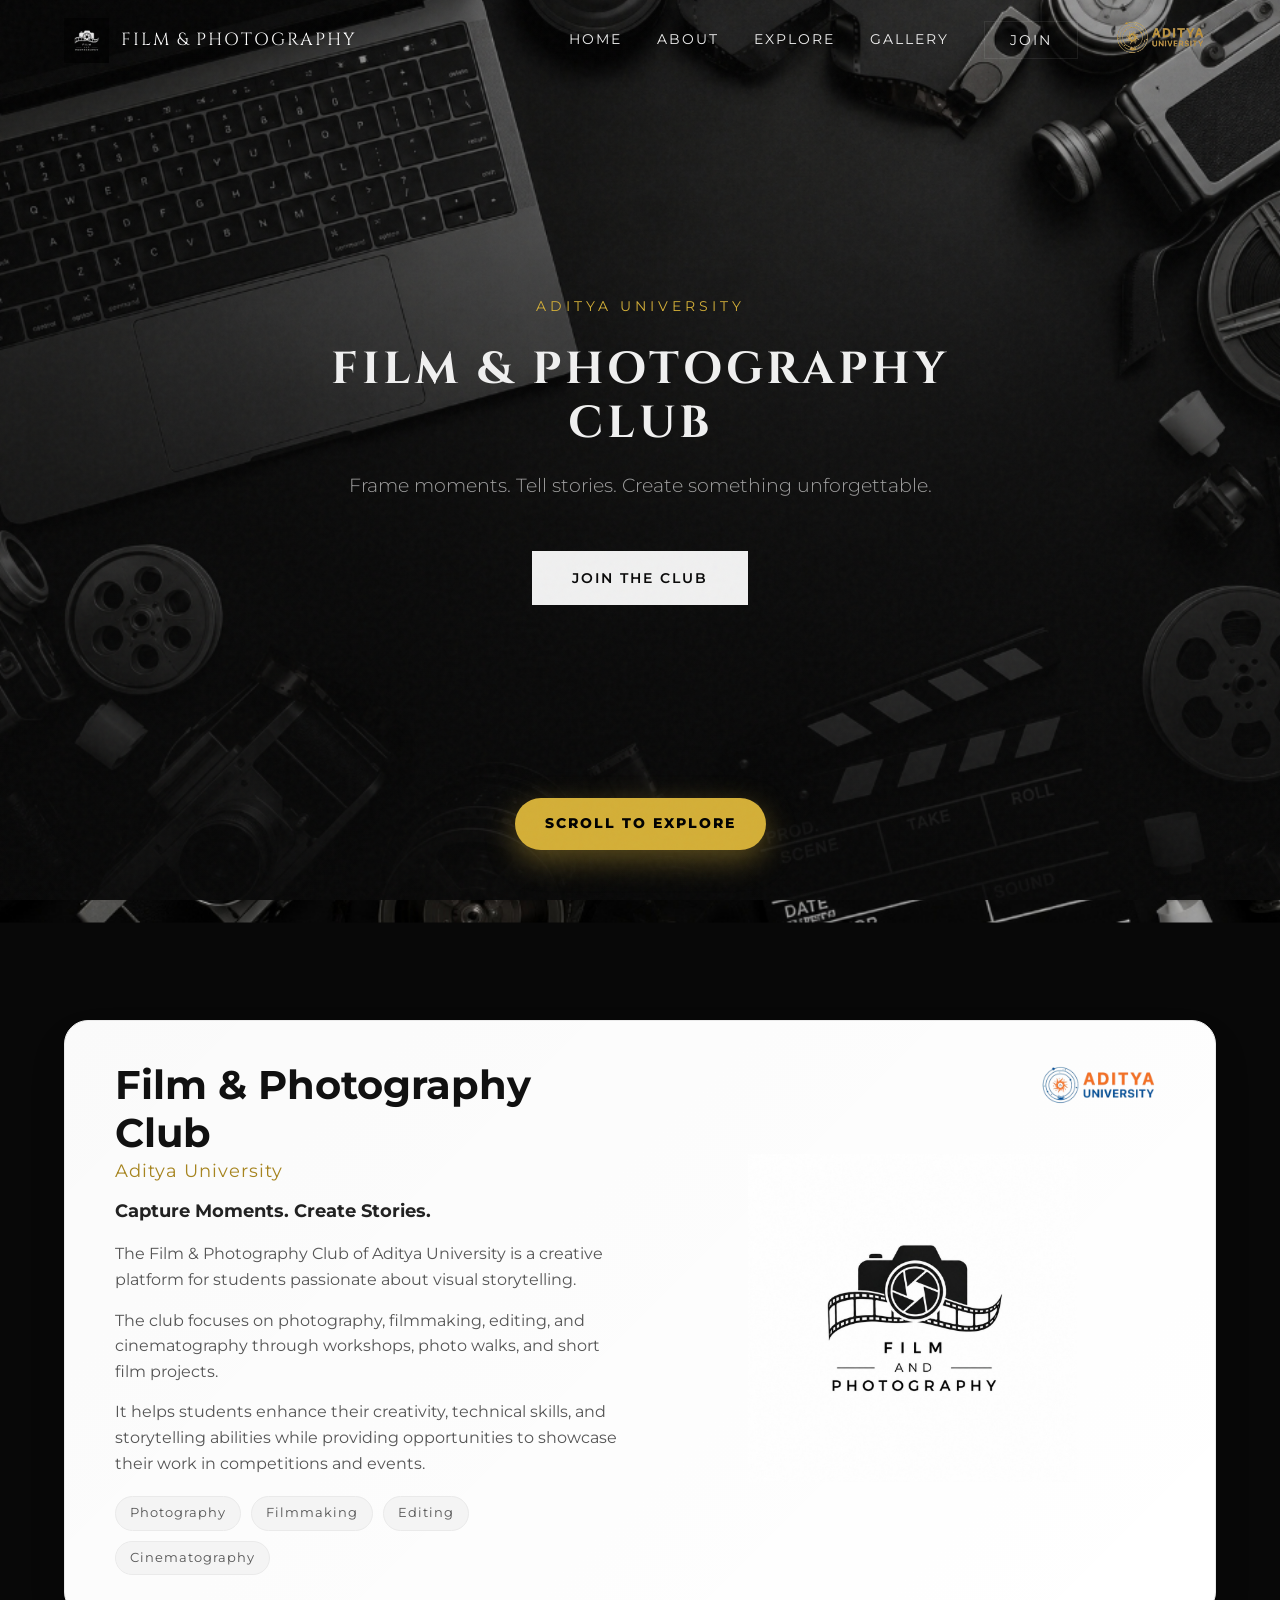
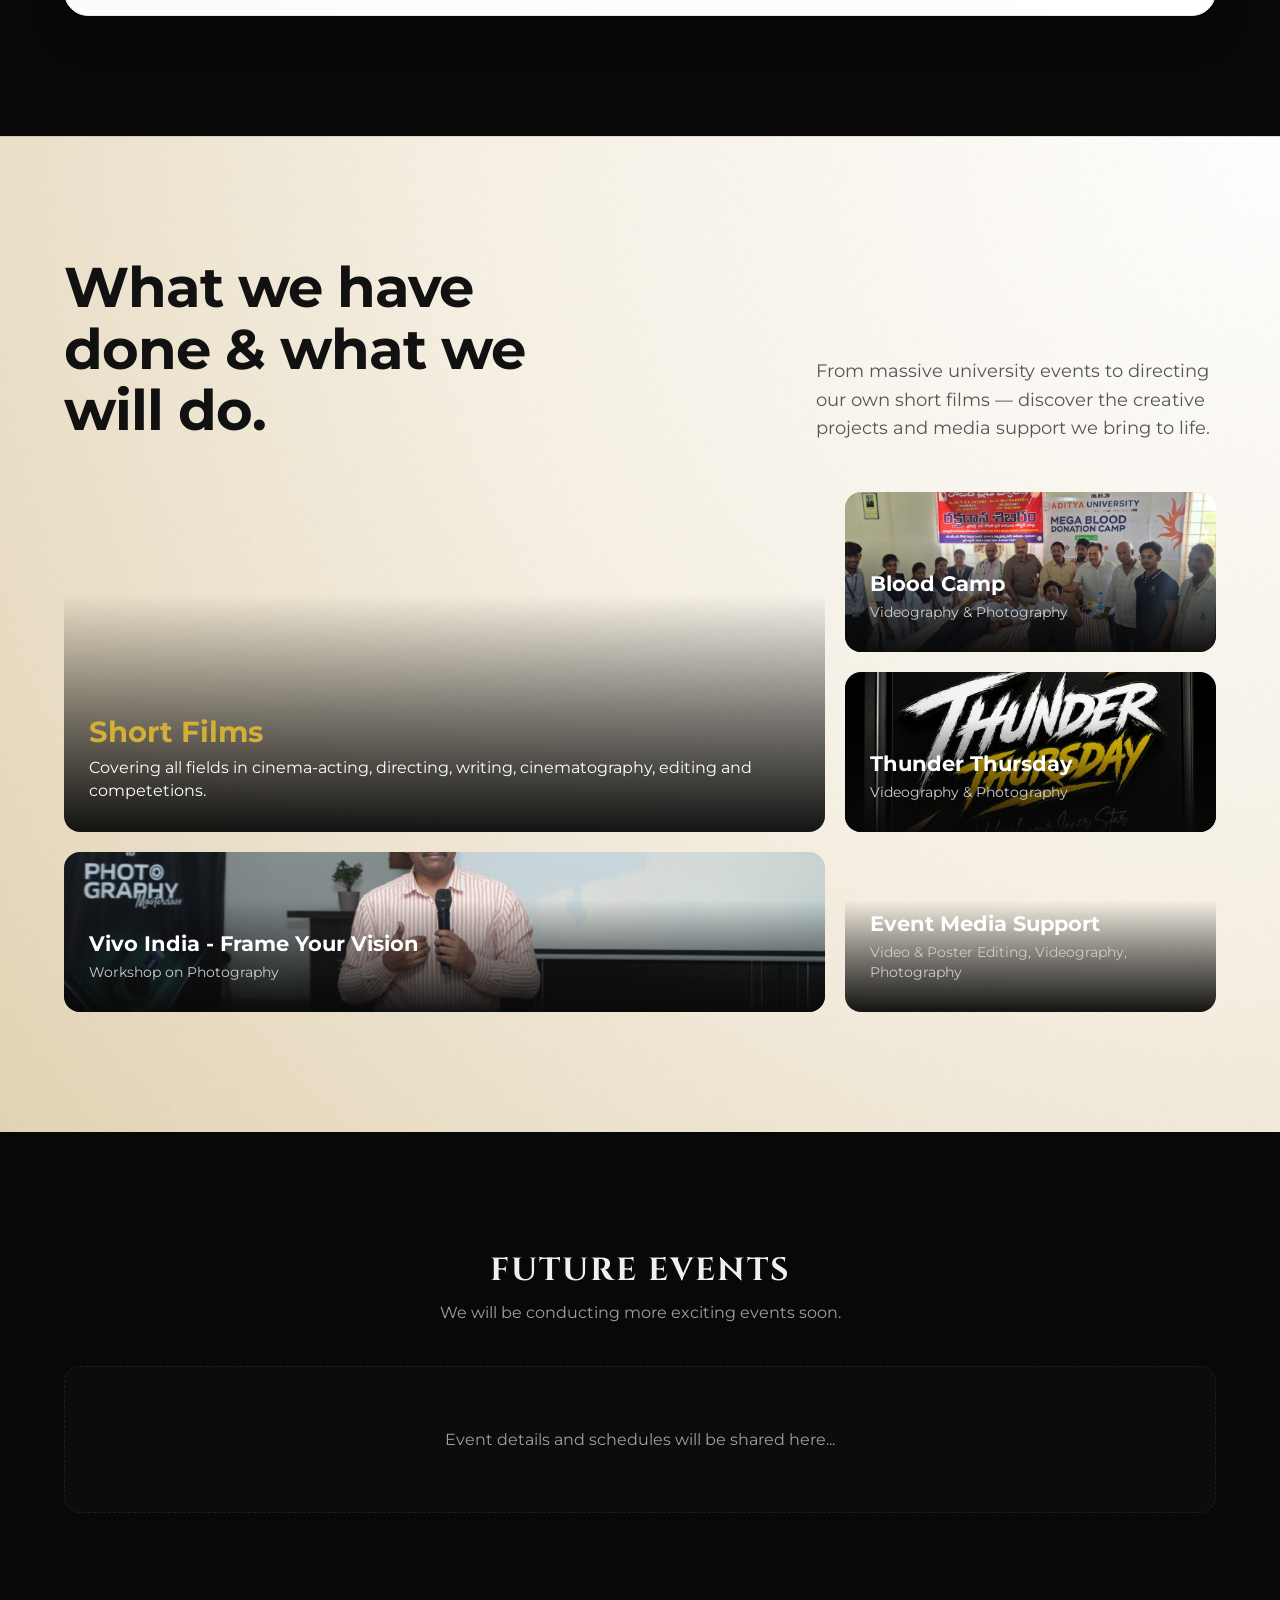
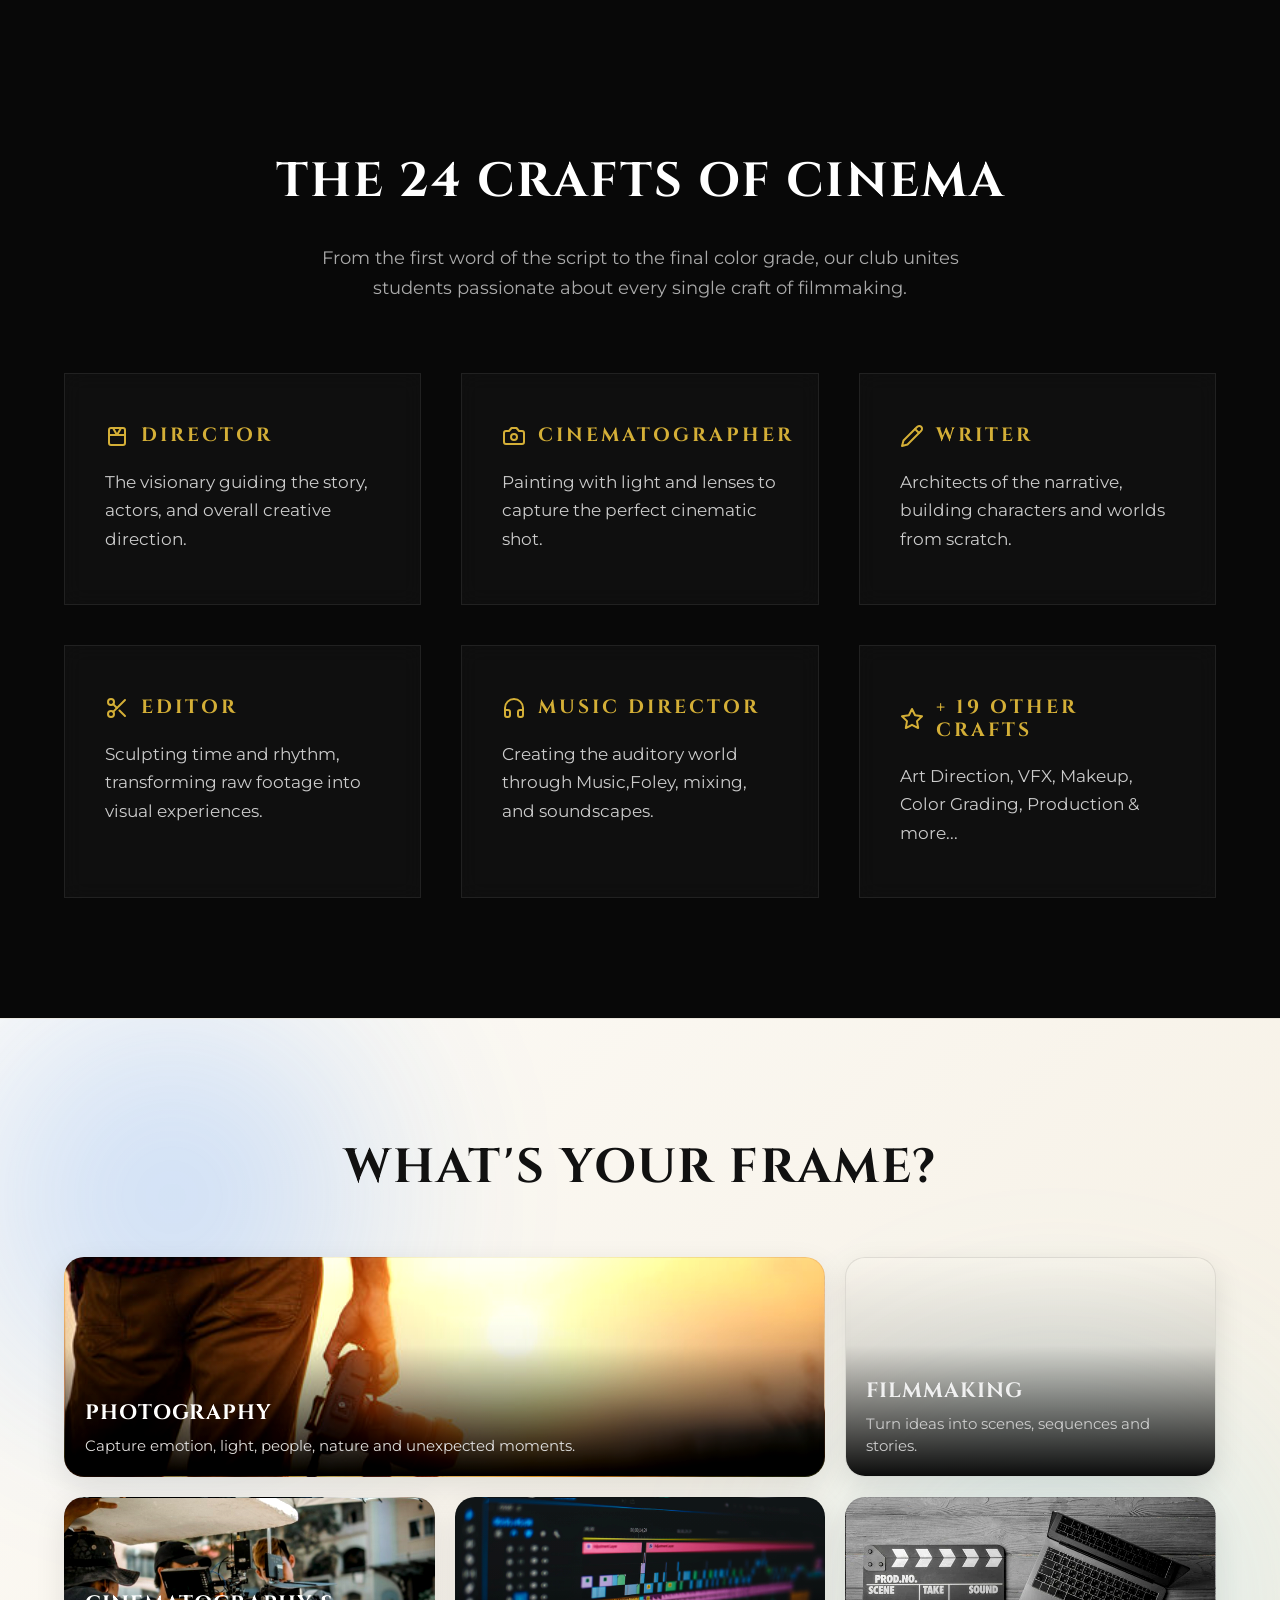
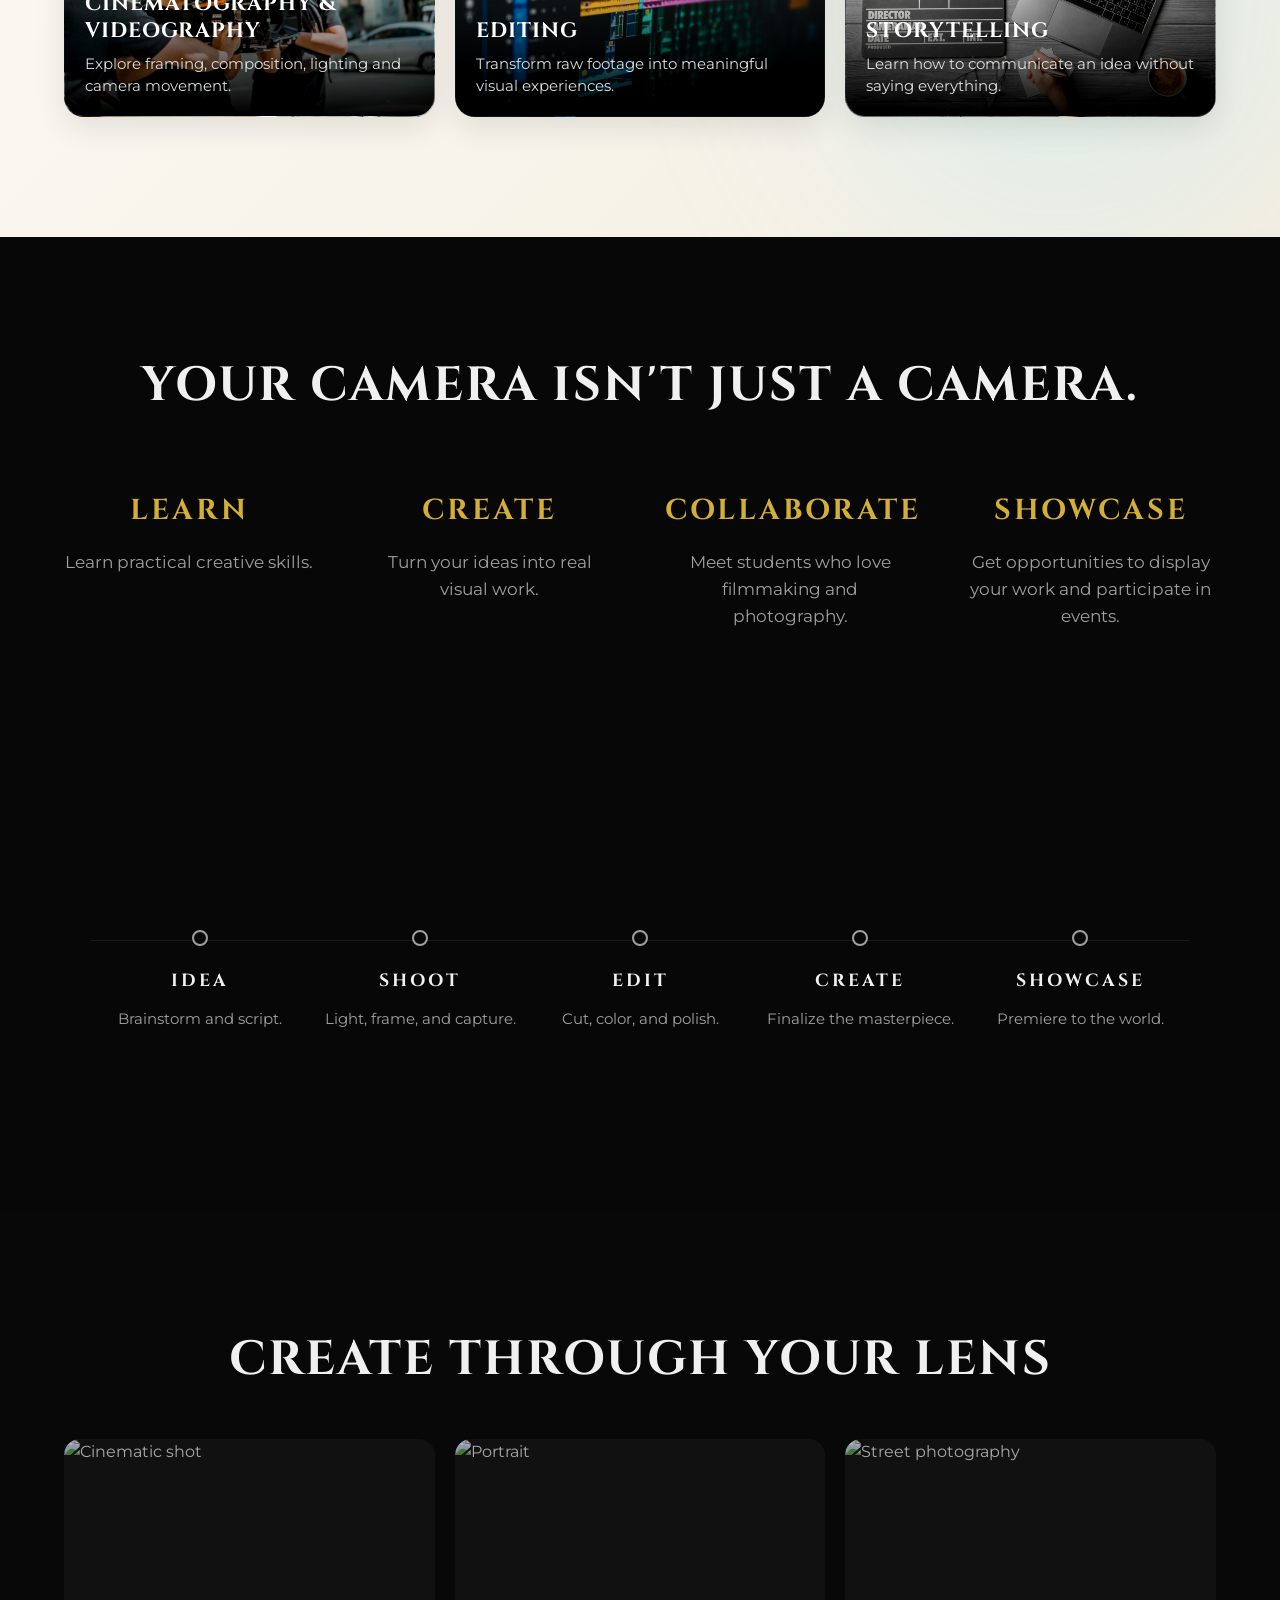
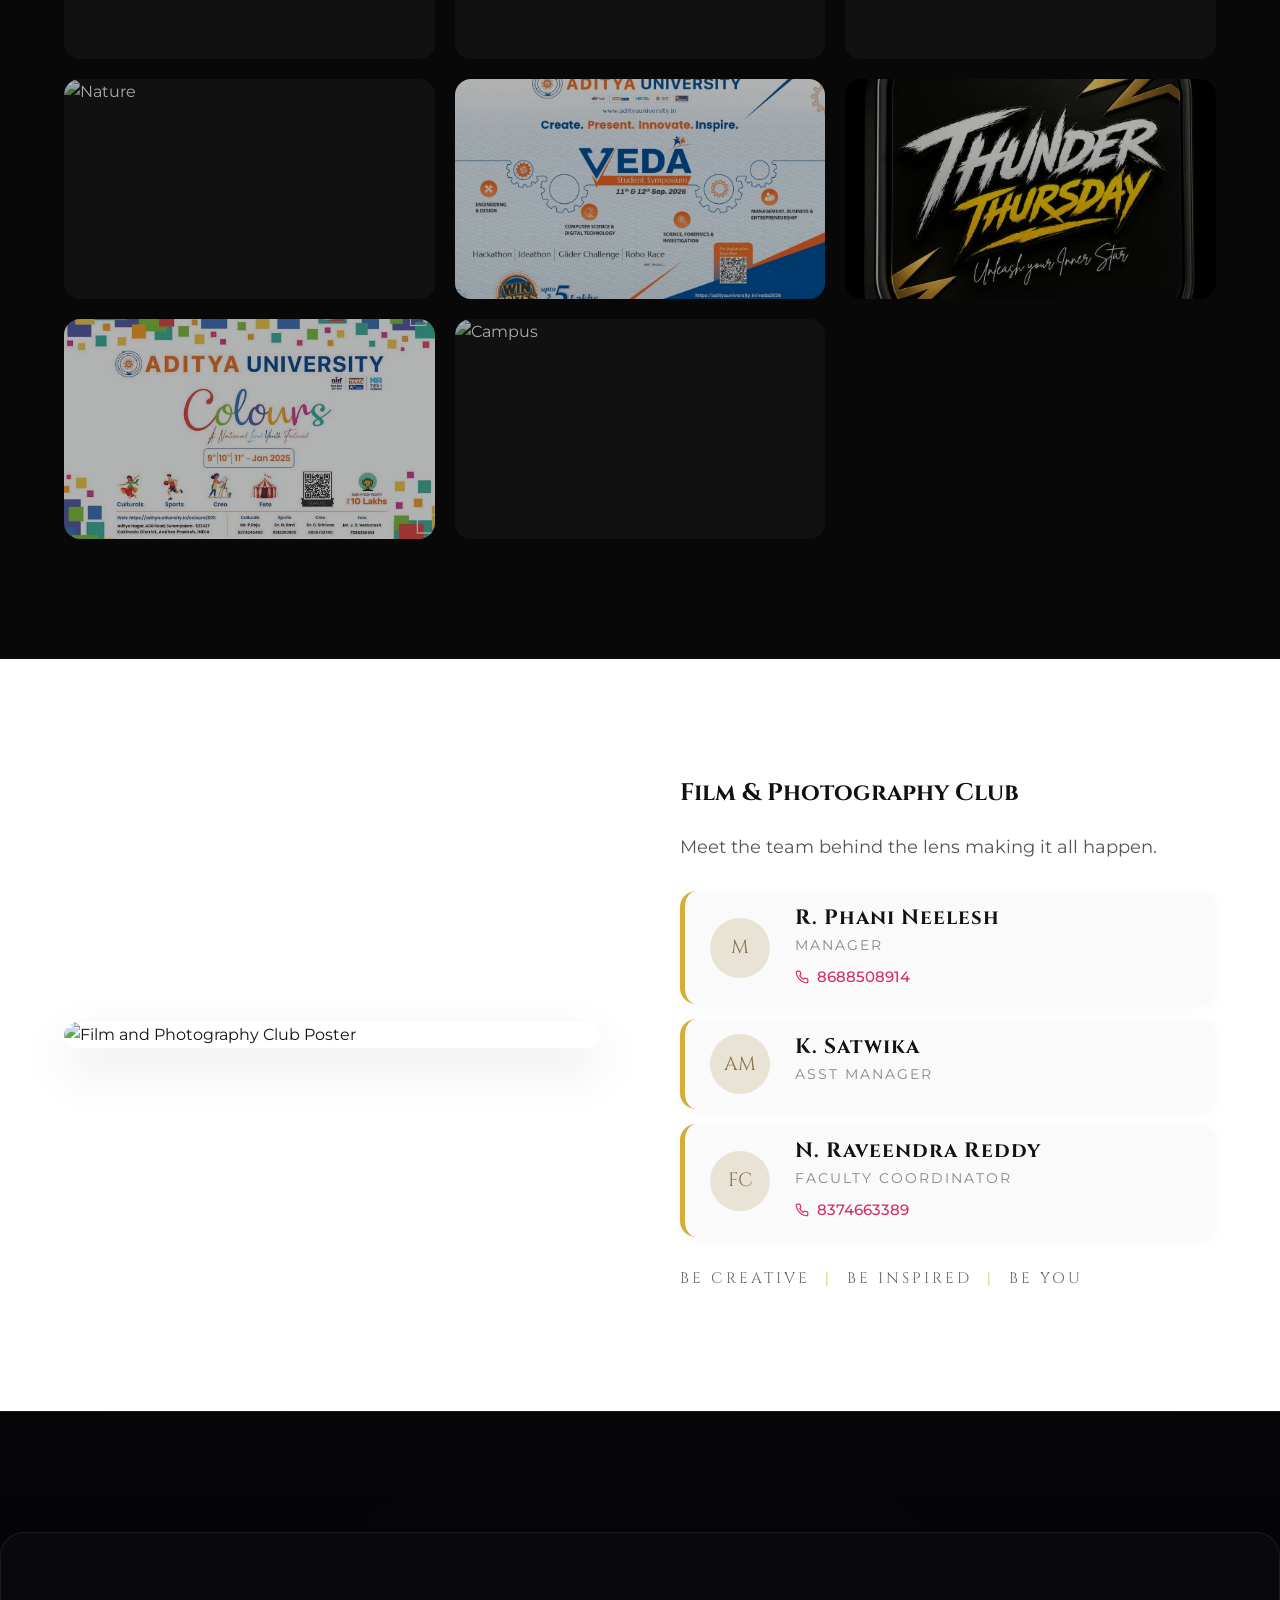
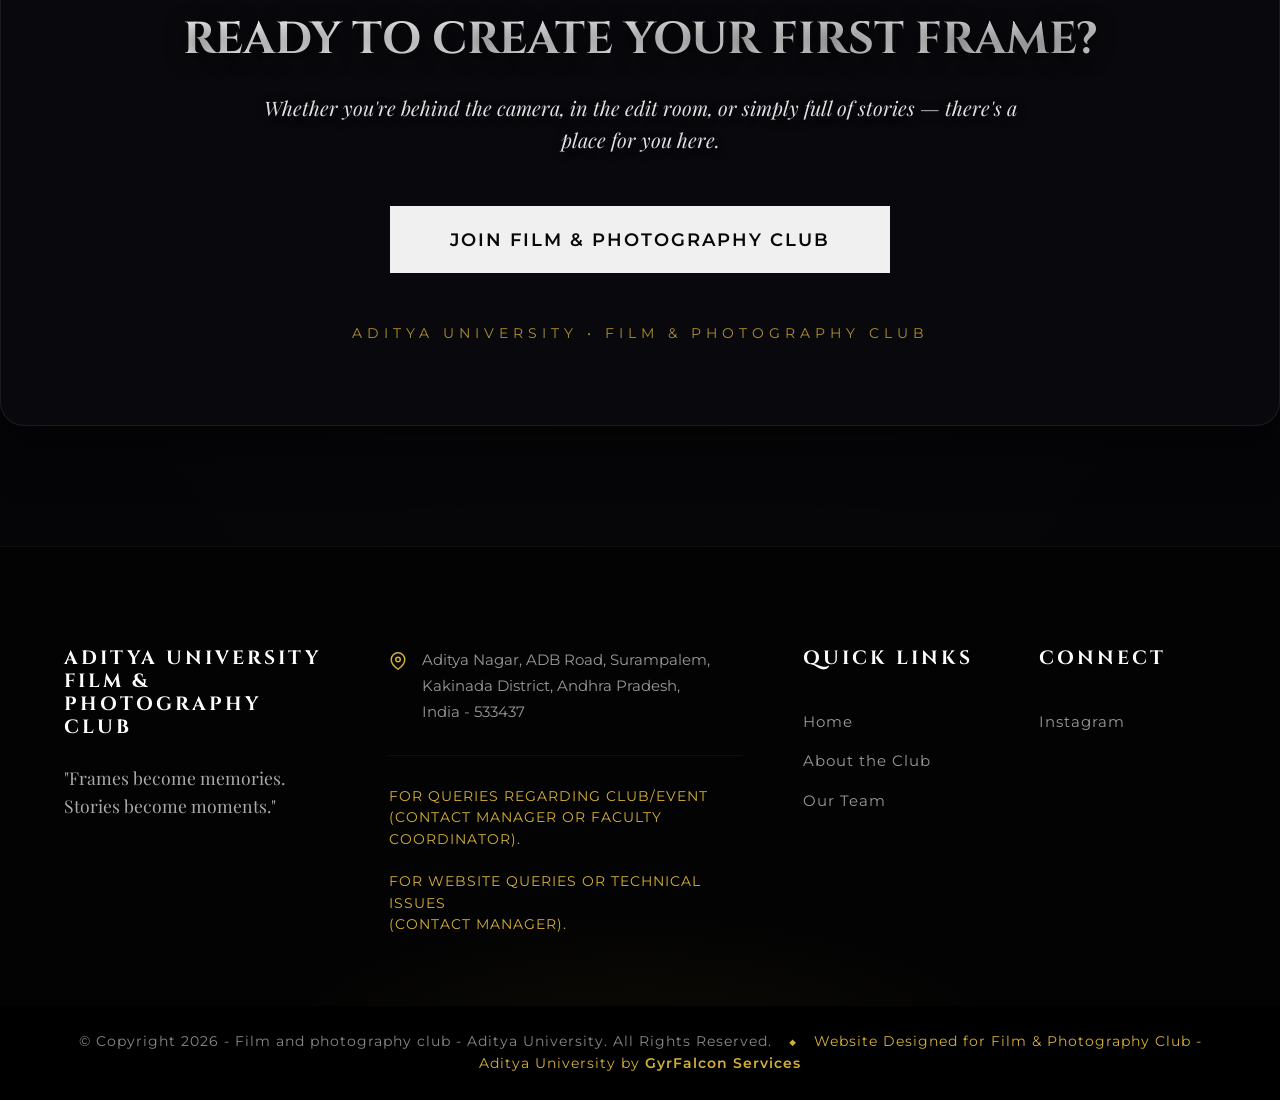
==== index.html @ e2d24d71 "Show all three event posters in gallery grid" ====
<!DOCTYPE html>
<html lang="en">
<head>
    <meta charset="UTF-8">
    <meta name="viewport" content="width=device-width, initial-scale=1.0">
    <title>Film & Photography Club | Aditya University</title>
    <link rel="stylesheet" href="style.css">
    <link rel="preconnect" href="https://fonts.googleapis.com">
    <link rel="preconnect" href="https://fonts.gstatic.com" crossorigin>
    <link href="https://fonts.googleapis.com/css2?family=Cinzel:wght@400;700&family=Montserrat:wght@300;400;600&family=Playfair+Display:ital,wght@0,400;0,700;1,400&display=swap" rel="stylesheet">
</head>
<body>
    <div class="scroll-progress"></div>

    <!-- Navigation -->
    <nav class="navbar">
        <div class="nav-brand">
            <a href="#" style="display: flex; align-items: center; text-decoration: none; gap: 12px;">
                <img src="assets/images/logo.jpg" alt="AU Film & Photography Logo" class="logo-img">
                <span style="color: #fff; font-family: var(--font-heading); font-size: 1.1rem; letter-spacing: 2px;">FILM & PHOTOGRAPHY</span>
            </a>
        </div>
        <div class="nav-right">
            <div class="nav-links">
                <a href="#hero">HOME</a>
                <a href="#about">ABOUT</a>
                <a href="#explore">EXPLORE</a>
                <a href="#gallery">GALLERY</a>
                <button class="nav-join-btn register-btn">JOIN</button>
            </div>
            <div class="nav-right-logo">
                <a href="https://adityauniversity.in" target="_blank" rel="noopener noreferrer" style="display: block;">
                    <img src="assets/images/au-logo-gold.png" alt="AU Logo" class="au-nav-logo">
                </a>
            </div>
            <div class="hamburger">
                <span></span>
                <span></span>
                <span></span>
            </div>
        </div>
    </nav>

    <!-- Mobile Menu -->
    <div class="mobile-menu">
        <a href="#hero">HOME</a>
        <a href="#about">ABOUT</a>
        <a href="#explore">EXPLORE</a>
        <a href="#gallery">GALLERY</a>
        <button class="mobile-join-btn register-btn">JOIN</button>
    </div>

    <!-- Hero Section -->
    <section id="hero" class="hero">
        <div class="hero-bg"></div>
        <div class="hero-overlay"></div>
        <div class="hero-content reveal">
            <p class="hero-label">ADITYA UNIVERSITY</p>
            <h1 class="hero-title">FILM & PHOTOGRAPHY<br>CLUB</h1>
            <p class="hero-subtitle">Frame moments. Tell stories. Create something unforgettable.</p>
            <div class="hero-cta">
                <button class="primary-btn register-btn">JOIN THE CLUB</button>
            </div>
        </div>
        <a href="#about" class="scroll-indicator">
            <p>SCROLL TO EXPLORE</p>
            <div class="arrow"></div>
        </a>
    </section>

    <!-- About Section -->
    <section id="about" class="about section-padding">
        <div class="container">
            <div class="about-card reveal">
                <img src="assets/images/Screenshot_2026-08-21_120535-removebg-preview.png  " alt="Aditya University" class="about-au-logo">
                <div class="about-grid">
                    <div class="about-text">
                        <h2 class="about-title">Film & Photography Club</h2>
                        
                        <h3 class="about-subtitle">Aditya University</h3>
                        <p class="about-tagline"><strong>Capture Moments. Create Stories.</strong></p>
                        <p>The Film & Photography Club of Aditya University is a creative platform for students passionate about visual storytelling.</p>
                        <p>The club focuses on photography, filmmaking, editing, and cinematography through workshops, photo walks, and short film projects.</p>
                        <p>It helps students enhance their creativity, technical skills, and storytelling abilities while providing opportunities to showcase their work in competitions and events.</p>
                        <div class="about-tags">
                            <span>Photography</span>
                            <span>Filmmaking</span>
                            <span>Editing</span>
                            <span>Cinematography</span>
                        </div>
                    </div>
                    <div class="about-visual">
                        <img src="assets/images/logo.jpg" alt="Film & Photography Club Logo" class="about-logo">
                    </div>
                </div>
            </div>
        </div>
    </section>

    <!-- Work & Activities Section -->
    <section id="explore" class="work-categories section-padding">
        <div class="container">
            <div class="work-header reveal">
                <h2 class="work-title">What we have done & what we will do.</h2>
                <p class="work-desc">From massive university events to directing our own short films — discover the creative projects and media support we bring to life.</p>
            </div>
            
            <div class="work-grid">
                <!-- 1. Short Films (Now Featured First) -->
                <div class="work-card reveal" style="background-image: url('https://images.unsplash.com/photo-1485846234645-a62644f84728?auto=format&fit=crop&w=1200&q=80');">
                    <div class="work-overlay"></div>
                    <div class="work-content">
                        <h3 style="color: var(--accent); font-size: 1.8rem; margin-bottom: 8px;">Short Films</h3>
                        <p style="font-size: 1rem; color: #ffffff;">Covering all fields in cinema-acting, directing, writing, cinematography, editing and competetions.</p>
                    </div>
                </div>
                
                <!-- 2. Blood Camp -->
                <div class="work-card reveal" style="transition-delay: 100ms; background-image: url('assets/images/blood-camp.jpg');">
                    <div class="work-overlay"></div>
                    <div class="work-content">
                        <h3>Blood Camp</h3>
                        <p>Videography & Photography</p>
                    </div>
                </div>
                
                <!-- 3. Thunder Thursday -->
                <div class="work-card reveal" style="transition-delay: 200ms; background-image: url('assets/images/thunder-thursday.jpg');">
                    <div class="work-overlay"></div>
                    <div class="work-content">
                        <h3>Thunder Thursday</h3>
                        <p>Videography & Photography</p>
                    </div>
                </div>
                
                <!-- 4. Vivo India -->
                <div class="work-card reveal" style="transition-delay: 300ms; background-image: url('assets/images/vivo-workshop.jpg');">
                    <div class="work-overlay"></div>
                    <div class="work-content">
                        <h3>Vivo India - Frame Your Vision</h3>
                        <p>Workshop on Photography</p>
                    </div>
                </div>
                
                <!-- 5. Event Media Support -->
                <div class="work-card reveal" style="transition-delay: 400ms; background-image: url('https://images.unsplash.com/photo-1574717024653-61fd2cf4d44d?auto=format&fit=crop&w=600&q=80');">
                    <div class="work-overlay"></div>
                    <div class="work-content">
                        <h3>Event Media Support</h3>
                        <p>Video & Poster Editing, Videography, Photography</p>
                    </div>
                </div>
            </div>
        </div>
    </section>

    <!-- Future Events Placeholder -->
    <section class="future-events section-padding">
        <div class="container reveal text-center">
            <h2 class="future-title">FUTURE EVENTS</h2>
            <p class="future-desc">We will be conducting more exciting events soon.</p>
            <div class="future-placeholder">
                <p>Event details and schedules will be shared here...</p>
            </div>
        </div>
    </section>

    <!-- 24 Crafts Section (Box Grid Version) -->
    <section id="crafts" class="explore section-padding">
        <div class="container">
            <h2 class="section-title text-center reveal">THE 24 CRAFTS OF CINEMA</h2>
            <p class="text-center reveal crafts-subtext">
                From the first word of the script to the final color grade, our club unites students passionate about every single craft of filmmaking.
            </p>
            <div class="explore-grid">
                <div class="explore-card reveal">
                    <div class="explore-bg" style="background-image: url('https://images.unsplash.com/photo-1536440136628-849c177e76a1?auto=format&fit=crop&w=600&q=80')"></div>
                    <h3>
                        <svg width="24" height="24" viewBox="0 0 24 24" fill="none" stroke="currentColor" stroke-width="2" stroke-linecap="round" stroke-linejoin="round"><path d="M4 11V6a2 2 0 0 1 2-2h12a2 2 0 0 1 2 2v5"/><path d="M4 11h16"/><path d="M4 11v8a2 2 0 0 0 2 2h12a2 2 0 0 0 2-2v-8"/><path d="m8 4 4 7"/><path d="m16 4-4 7"/></svg>
                        DIRECTOR
                    </h3>
                    <p>The visionary guiding the story, actors, and overall creative direction.</p>
                </div>
                <div class="explore-card reveal" style="transition-delay: 100ms;">
                    <div class="explore-bg" style="background-image: url('https://images.unsplash.com/photo-1585644673648-5221b6d1947a?auto=format&fit=crop&w=600&q=80')"></div>
                    <h3>
                        <svg width="24" height="24" viewBox="0 0 24 24" fill="none" stroke="currentColor" stroke-width="2" stroke-linecap="round" stroke-linejoin="round"><path d="M14.5 4h-5L7 7H4a2 2 0 0 0-2 2v9a2 2 0 0 0 2 2h16a2 2 0 0 0 2-2V9a2 2 0 0 0-2-2h-3l-2.5-3z"/><circle cx="12" cy="13" r="3"/></svg>
                        CINEMATOGRAPHER
                    </h3>
                    <p>Painting with light and lenses to capture the perfect cinematic shot.</p>
                </div>
                <div class="explore-card reveal" style="transition-delay: 200ms;">
                    <div class="explore-bg" style="background-image: url('https://images.unsplash.com/photo-1455390582262-044cdead2708?auto=format&fit=crop&w=600&q=80')"></div>
                    <h3>
                        <svg width="24" height="24" viewBox="0 0 24 24" fill="none" stroke="currentColor" stroke-width="2" stroke-linecap="round" stroke-linejoin="round"><path d="M17 3a2.85 2.83 0 1 1 4 4L7.5 20.5 2 22l1.5-5.5Z"/><path d="m15 5 4 4"/></svg>
                        WRITER
                    </h3>
                    <p>Architects of the narrative, building characters and worlds from scratch.</p>
                </div>
                <div class="explore-card reveal" style="transition-delay: 300ms;">
                    <div class="explore-bg" style="background-image: url('https://images.unsplash.com/photo-1522869635100-9f4c5e86aa37?auto=format&fit=crop&w=600&q=80')"></div>
                    <h3>
                        <svg width="24" height="24" viewBox="0 0 24 24" fill="none" stroke="currentColor" stroke-width="2" stroke-linecap="round" stroke-linejoin="round"><circle cx="6" cy="6" r="3"/><circle cx="6" cy="18" r="3"/><line x1="20" y1="4" x2="8.12" y2="15.88"/><line x1="14.47" y1="14.48" x2="20" y2="20"/><line x1="8.12" y1="8.12" x2="12" y2="12"/></svg>
                        EDITOR
                    </h3>
                    <p>Sculpting time and rhythm, transforming raw footage into visual experiences.</p>
                </div>
                <div class="explore-card reveal" style="transition-delay: 400ms;">
                    <div class="explore-bg" style="background-image: url('https://images.unsplash.com/photo-1598488035139-bdbb2231ce04?auto=format&fit=crop&w=600&q=80')"></div>
                    <h3>
                        <svg width="24" height="24" viewBox="0 0 24 24" fill="none" stroke="currentColor" stroke-width="2" stroke-linecap="round" stroke-linejoin="round"><path d="M3 14h3a2 2 0 0 1 2 2v3a2 2 0 0 1-2 2H5a2 2 0 0 1-2-2v-7a9 9 0 0 1 18 0v7a2 2 0 0 1-2 2h-1a2 2 0 0 1-2-2v-3a2 2 0 0 1 2-2h3"/></svg>
                        MUSIC DIRECTOR
                    </h3>
                    <p>Creating the auditory world through Music,Foley, mixing, and soundscapes.</p>
                </div>
                <div class="explore-card reveal" style="transition-delay: 500ms;">
                    <div class="explore-bg" style="background-image: url('https://images.unsplash.com/photo-1485846234645-a62644f84728?auto=format&fit=crop&w=600&q=80')"></div>
                    <h3>
                        <svg width="24" height="24" viewBox="0 0 24 24" fill="none" stroke="currentColor" stroke-width="2" stroke-linecap="round" stroke-linejoin="round"><polygon points="12 2 15.09 8.26 22 9.27 17 14.14 18.18 21.02 12 17.77 5.82 21.02 7 14.14 2 9.27 8.91 8.26 12 2"/></svg>
                        + 19 OTHER CRAFTS
                    </h3>
                    <p>Art Direction, VFX, Makeup, Color Grading, Production & more...</p>
                </div>
            </div>
        </div>
    </section>

    <!-- What's Your Frame Section -->
    <section id="frame" class="frame-section section-padding">
        <div class="container">
            <h2 class="section-title text-center reveal">WHAT'S YOUR FRAME?</h2>
            <div class="frame-mosaic reveal">
                <!-- Panel 1 -->
                <div class="mosaic-item large" style="background-image: url('assets/images/frame-photography.png'); image-rendering: -webkit-optimize-contrast; image-rendering: crisp-edges; filter: contrast(1.1) saturate(1.1) brightness(1.05);">
                    <div class="mosaic-overlay"></div>
                    <div class="mosaic-content">
                        <h3>Photography</h3>
                        <p>Capture emotion, light, people, nature and unexpected moments.</p>
                    </div>
                </div>
                <!-- Panel 2 -->
                <div class="mosaic-item" style="background-image: url('https://images.unsplash.com/photo-1485846234645-a62644f84728?auto=format&fit=crop&w=800&q=80')">
                    <div class="mosaic-overlay"></div>
                    <div class="mosaic-content">
                        <h3>Filmmaking</h3>
                        <p>Turn ideas into scenes, sequences and stories.</p>
                    </div>
                </div>
                <!-- Panel 3 -->
                <div class="mosaic-item" style="background-image: url('assets/images/frame-cinematography.png'); image-rendering: -webkit-optimize-contrast; image-rendering: crisp-edges; filter: contrast(1.1) saturate(1.1) brightness(1.05);">
                    <div class="mosaic-overlay"></div>
                    <div class="mosaic-content">
                        <h3>Cinematography &<br>Videography</h3>
                        <p>Explore framing, composition, lighting and camera movement.</p>
                    </div>
                </div>
                <!-- Panel 4 -->
                <div class="mosaic-item" style="background-image: url('assets/images/frame-editing.png'); image-rendering: -webkit-optimize-contrast; image-rendering: crisp-edges; filter: contrast(1.1) saturate(1.1) brightness(1.05);">
                    <div class="mosaic-overlay"></div>
                    <div class="mosaic-content">
                        <h3>Editing</h3>
                        <p>Transform raw footage into meaningful visual experiences.</p>
                    </div>
                </div>
                <!-- Panel 5 -->
                <div class="mosaic-item" style="background-image: url('assets/images/frame-storytelling.png'); image-rendering: -webkit-optimize-contrast; image-rendering: crisp-edges; filter: contrast(1.1) saturate(1.1) brightness(1.05);">
                    <div class="mosaic-overlay"></div>
                    <div class="mosaic-content">
                        <h3>Storytelling</h3>
                        <p>Learn how to communicate an idea without saying everything.</p>
                    </div>
                </div>
            </div>
        </div>
    </section>

    <!-- Gear Background Wrapper -->
    <div class="gear-bg-section">
        <div class="gear-overlay"></div>
    <!-- Why Join Us Section -->
    <section class="benefits section-padding">
        <div class="container">
            <h2 class="section-title text-center reveal">YOUR CAMERA ISN'T JUST A CAMERA.</h2>
            <div class="benefits-grid">
                <div class="benefit-item reveal">
                    <h4>LEARN</h4>
                    <p>Learn practical creative skills.</p>
                </div>
                <div class="benefit-item reveal" style="transition-delay: 150ms;">
                    <h4>CREATE</h4>
                    <p>Turn your ideas into real visual work.</p>
                </div>
                <div class="benefit-item reveal" style="transition-delay: 300ms;">
                    <h4>COLLABORATE</h4>
                    <p>Meet students who love filmmaking and photography.</p>
                </div>
                <div class="benefit-item reveal" style="transition-delay: 450ms;">
                    <h4>SHOWCASE</h4>
                    <p>Get opportunities to display your work and participate in events.</p>
                </div>
            </div>
        </div>
    </section>

    <!-- Timeline Section -->
    <section class="timeline section-padding">
        <div class="container">
            <div class="timeline-container">
                <div class="timeline-line"></div>
                <div class="timeline-item reveal">
                    <div class="timeline-dot"></div>
                    <div class="timeline-content">
                        <h4>IDEA</h4>
                        <p>Brainstorm and script.</p>
                    </div>
                </div>
                <div class="timeline-item reveal" style="transition-delay: 150ms;">
                    <div class="timeline-dot"></div>
                    <div class="timeline-content">
                        <h4>SHOOT</h4>
                        <p>Light, frame, and capture.</p>
                    </div>
                </div>
                <div class="timeline-item reveal" style="transition-delay: 300ms;">
                    <div class="timeline-dot"></div>
                    <div class="timeline-content">
                        <h4>EDIT</h4>
                        <p>Cut, color, and polish.</p>
                    </div>
                </div>
                <div class="timeline-item reveal" style="transition-delay: 450ms;">
                    <div class="timeline-dot"></div>
                    <div class="timeline-content">
                        <h4>CREATE</h4>
                        <p>Finalize the masterpiece.</p>
                    </div>
                </div>
                <div class="timeline-item reveal" style="transition-delay: 600ms;">
                    <div class="timeline-dot"></div>
                    <div class="timeline-content">
                        <h4>SHOWCASE</h4>
                        <p>Premiere to the world.</p>
                    </div>
                </div>
            </div>
        </div>
    </section>
    </div>

    <!-- Gallery Section -->
    <section id="gallery" class="gallery section-padding">
        <div class="container">
            <h2 class="section-title text-center reveal">CREATE THROUGH YOUR LENS</h2>
            <div class="gallery-grid">
                <div class="gallery-item reveal" data-category="CINEMATIC">
                    <img src="https://images.unsplash.com/photo-1485846234645-a62644f84728?ixlib=rb-4.0.3&auto=format&fit=crop&w=1000&q=80" alt="Cinematic shot" loading="lazy">
                    <div class="item-overlay"><span>CINEMATIC</span></div>
                </div>
                <div class="gallery-item reveal" data-category="PORTRAIT">
                    <img src="https://images.unsplash.com/photo-1542038784456-1ea8e935640e?ixlib=rb-4.0.3&auto=format&fit=crop&w=800&q=80" alt="Portrait" loading="lazy">
                    <div class="item-overlay"><span>PORTRAIT</span></div>
                </div>
                <div class="gallery-item reveal" data-category="STREET">
                    <img src="https://images.unsplash.com/photo-1517511620798-cec17d428bc0?ixlib=rb-4.0.3&auto=format&fit=crop&w=800&q=80" alt="Street photography" loading="lazy">
                    <div class="item-overlay"><span>STREET</span></div>
                </div>
                <div class="gallery-item reveal" data-category="NATURE">
                    <img src="https://images.unsplash.com/photo-1469474968028-56623f02e42e?ixlib=rb-4.0.3&auto=format&fit=crop&w=1200&q=80" alt="Nature" loading="lazy">
                    <div class="item-overlay"><span>NATURE</span></div>
                </div>
                <div class="gallery-item reveal" data-category="VEDA 2026">
                    <img src="assets/images/veda-poster.jpg" alt="Veda Event" loading="lazy">
                    <div class="item-overlay"><span>VEDA 2026</span></div>
                </div>
                <div class="gallery-item reveal" data-category="THUNDER THURSDAY">
                    <img src="assets/images/thunder-thursday.jpg" alt="Thunder Thursday" loading="lazy">
                    <div class="item-overlay"><span>THUNDER THURSDAY</span></div>
                </div>
                <div class="gallery-item reveal" data-category="COLOURS YOUTH FEST">
                    <img src="assets/images/colours-youth.jpg" alt="Colours Youth Fest" loading="lazy">
                    <div class="item-overlay"><span>COLOURS FESTIVAL</span></div>
                </div>
                <div class="gallery-item reveal" data-category="CAMPUS">
                    <img src="https://images.unsplash.com/photo-1541339907198-e08756dedf3f?ixlib=rb-4.0.3&auto=format&fit=crop&w=800&q=80" alt="Campus" loading="lazy">
                    <div class="item-overlay"><span>CAMPUS</span></div>
                </div>
            </div>
        </div>
    </section>

    <!-- Team Section -->
    <section id="team" class="team-section section-padding">
        <div class="container">
            <div class="team-grid">
                <div class="team-image reveal">
                    <img src="https://images.unsplash.com/photo-1594909122845-11baa439b7bf?auto=format&fit=crop&w=1000&q=80" alt="Film and Photography Club Poster" loading="lazy">
                </div>
                <div class="team-content">
                    <h2 >Film & Photography Club</h2>
                    <br>
                    <p class="team-subtitle reveal right" style="transition-delay: 100ms;">Meet the team behind the lens making it all happen.</p>
                    
                    <div class="team-list">
                        <!-- Card 1 -->
                        <div class="team-card reveal right" style="transition-delay: 200ms;">
                            <div class="team-avatar">M</div>
                            <div class="team-info">
                                <h4>R. Phani Neelesh</h4>
                                <span>MANAGER</span>
                                <div class="team-contact">
                                    <svg viewBox="0 0 24 24" width="14" height="14" stroke="currentColor" stroke-width="2" fill="none"><path d="M22 16.92v3a2 2 0 0 1-2.18 2 19.79 19.79 0 0 1-8.63-3.07 19.5 19.5 0 0 1-6-6 19.79 19.79 0 0 1-3.07-8.67A2 2 0 0 1 4.11 2h3a2 2 0 0 1 2 1.72 12.84 12.84 0 0 0 .7 2.81 2 2 0 0 1-.45 2.11L8.09 9.91a16 16 0 0 0 6 6l1.27-1.27a2 2 0 0 1 2.11-.45 12.84 12.84 0 0 0 2.81.7A2 2 0 0 1 22 16.92z"></path></svg>
                                    8688508914
                                </div>
                            </div>
                        </div>
                        
                        <!-- Card 2 -->
                        <div class="team-card reveal right" style="transition-delay: 300ms;">
                            <div class="team-avatar">AM</div>
                            <div class="team-info">
                                <h4>K. Satwika</h4>
                                <span>ASST MANAGER</span>
                            </div>
                        </div>
                        
                        <!-- Card 3 -->
                        <div class="team-card reveal right" style="transition-delay: 400ms;">
                            <div class="team-avatar">FC</div>
                            <div class="team-info">
                                <h4>N. Raveendra Reddy</h4>
                                <span>FACULTY COORDINATOR</span>
                                <div class="team-contact">
                                    <svg viewBox="0 0 24 24" width="14" height="14" stroke="currentColor" stroke-width="2" fill="none"><path d="M22 16.92v3a2 2 0 0 1-2.18 2 19.79 19.79 0 0 1-8.63-3.07 19.5 19.5 0 0 1-6-6 19.79 19.79 0 0 1-3.07-8.67A2 2 0 0 1 4.11 2h3a2 2 0 0 1 2 1.72 12.84 12.84 0 0 0 .7 2.81 2 2 0 0 1-.45 2.11L8.09 9.91a16 16 0 0 0 6 6l1.27-1.27a2 2 0 0 1 2.11-.45 12.84 12.84 0 0 0 2.81.7A2 2 0 0 1 22 16.92z"></path></svg>
                                    8374663389
                                </div>
                            </div>
                        </div>
                    </div>
                    
                    <div class="team-footer-tags reveal right" style="transition-delay: 500ms;">
                        BE CREATIVE <span class="divider">|</span> BE INSPIRED <span class="divider">|</span> BE YOU
                    </div>
                </div>
            </div>
        </div>
    </section>

    <!-- Join Section -->
    <section id="join" class="join section-padding text-center">
        <div class="container reveal">
            <h2 class="join-title">READY TO CREATE YOUR FIRST FRAME?</h2>
            <p class="join-subtitle">Whether you're behind the camera, in the edit room, or simply full of stories — there's a place for you here.</p>
            <button class="primary-btn large-btn register-btn">JOIN FILM & PHOTOGRAPHY CLUB</button>
            <p class="join-footer-label">ADITYA UNIVERSITY &bull; FILM & PHOTOGRAPHY CLUB</p>
        </div>
    </section>

    <!-- Sticky Side Button -->
    <a href="https://forms.cloud.microsoft/Pages/ResponsePage.aspx?id=lvhZc-Jxrk24oxXN-X8vEKaKqaKj66hBkaUByCd1S2pUQ0haTUVYMDA0UE5JSjlYVU9RSlVaVDdFQS4u" target="_blank" class="sticky-side-btn" id="stickyApplyBtn" aria-label="Apply for short film making">
        <span>APPLY FOR SHORT FILM MAKING IN CAMPUS</span>
    </a>


    <!-- Footer -->
    <footer class="footer">
        <div class="container footer-content">
            <div class="footer-col footer-brand">
                <h3>ADITYA UNIVERSITY<br>FILM & PHOTOGRAPHY CLUB</h3>
                <p class="tagline">"Frames become memories.<br>Stories become moments."</p>
            </div>
            
            <div class="footer-col footer-contact">
                <div class="footer-address">
                    <svg viewBox="0 0 24 24" width="18" height="18" stroke="var(--accent)" stroke-width="2" fill="none" class="location-icon"><path d="M21 10c0 7-9 13-9 13s-9-6-9-13a9 9 0 0 1 18 0z"></path><circle cx="12" cy="10" r="3"></circle></svg>
                    <p>Aditya Nagar, ADB Road, Surampalem,<br>Kakinada District, Andhra Pradesh,<br>India - 533437</p>
                </div>
                <div class="footer-queries">
                    <p>FOR QUERIES REGARDING CLUB/EVENT<br>(CONTACT MANAGER OR FACULTY COORDINATOR).</p>
                    <p>FOR WEBSITE QUERIES OR TECHNICAL ISSUES<br>(CONTACT MANAGER).</p>
                </div>
            </div>

            <div class="footer-col footer-links">
                <h4>Quick Links</h4>
                <a href="#hero">Home</a>
                <a href="#about">About the Club</a>
             
                <a href="#team">Our Team</a>
            </div>

            <div class="footer-col footer-socials">
                <h4>Connect</h4>
                <a href="#" aria-label="Instagram">Instagram</a>
            </div>
        </div>
        <div class="footer-bottom">
            <div class="container">
                <p>&copy; Copyright 2026 - Film and photography club - Aditya University. All Rights Reserved. <span class="footer-diamond">◆</span> <span class="designed-text">Website Designed for Film & Photography Club - Aditya University by <a  class="gyrfalcon-link">GyrFalcon Services</a></span></p>
            </div>
        </div>
    </footer>

    <!-- Lightbox -->
    <div class="lightbox" id="lightbox">
        <div class="lightbox-close">&times;</div>
        <button class="lightbox-prev">&lt;</button>
        <img src="" alt="Fullscreen image" class="lightbox-img">
        <button class="lightbox-next">&gt;</button>
        <div class="lightbox-caption"></div>
    </div>

    <script src="script.js"></script>
</body>
</html>
---- style.css ----
/* RESET & VARIABLES */
:root {
    --bg-color: #080808;
    --text-main: #f0f0f0;
    --text-muted: #a0a0a0;
    --accent: #d4af37; /* Cinematic gold accent */
    --accent-hover: #b5952f;
    --card-bg: rgba(20, 20, 20, 0.7);
    --border-color: rgba(255, 255, 255, 0.08);
    
    --font-heading: 'Cinzel', serif;
    --font-body: 'Montserrat', sans-serif;
    --font-serif: 'Playfair Display', serif;
    
    --nav-height: 80px;
    --transition: all 0.5s cubic-bezier(0.25, 1, 0.5, 1);
}

* {
    margin: 0;
    padding: 0;
    box-sizing: border-box;
}

html {
    scroll-behavior: smooth;
    font-size: 16px;
}

body {
    background-color: var(--bg-color);
    color: var(--text-main);
    font-family: var(--font-body);
    line-height: 1.6;
    overflow-x: hidden;
}

/* TYPOGRAPHY */
h1, h2, h3, h4, .logo {
    font-family: var(--font-heading);
    font-weight: 700;
    line-height: 1.2;
}

.section-title {
    font-size: clamp(2rem, 4vw, 3rem);
    margin-bottom: 2rem;
    letter-spacing: 2px;
}

.text-center {
    text-align: center;
}

/* LAYOUT */
.container {
    max-width: 1400px;
    margin: 0 auto;
    padding: 0 5%;
}

.section-padding {
    padding: 120px 0;
}

section {
    scroll-margin-top: var(--nav-height);
}

/* FILM GRAIN EFFECT */
body::before {
    content: "";
    position: fixed;
    top: 0; left: 0; width: 100vw; height: 100vh;
    background-image: url("data:image/svg+xml,%3Csvg viewBox='0 0 200 200' xmlns='http://www.w3.org/2000/svg'%3E%3Cfilter id='noiseFilter'%3E%3CfeTurbulence type='fractalNoise' baseFrequency='0.8' numOctaves='3' stitchTiles='stitch'/%3E%3C/filter%3E%3Crect width='100%25' height='100%25' filter='url(%23noiseFilter)'/%3E%3C/svg%3E");
    opacity: 0.03;
    pointer-events: none;
    z-index: 9999;
}

/* SCROLL PROGRESS */
.scroll-progress {
    position: fixed;
    top: 0; left: 0;
    width: 0%;
    height: 3px;
    background: var(--accent);
    z-index: 1001;
    transition: width 0.1s;
}

/* NAVIGATION */
.navbar {
    position: fixed;
    top: 0; left: 0; width: 100%;
    height: var(--nav-height);
    display: flex;
    justify-content: space-between;
    align-items: center;
    padding: 0 5%;
    z-index: 1000;
    transition: var(--transition);
    background: transparent;
}

.navbar.scrolled {
    background: rgba(8, 8, 8, 0.95);
    backdrop-filter: blur(15px);
    border-bottom: 1px solid var(--border-color);
}

.nav-brand {
    display: flex;
    align-items: center;
    gap: 15px;
}

.logo-img {
    height: 45px;
    width: auto;
    filter: invert(1);
    mix-blend-mode: screen;
}

.club-name {
    font-size: 0.8rem;
    letter-spacing: 3px;
    text-transform: uppercase;
}

.nav-right {
    display: flex;
    align-items: center;
    gap: 30px;
}

.nav-links {
    display: flex;
    gap: 35px;
    align-items: center;
    opacity: 0;
    pointer-events: none;
    transform: translateY(-10px);
    transition: var(--transition);
}

.navbar.scrolled .nav-links {
    opacity: 1;
    pointer-events: all;
    transform: translateY(0);
}

.nav-links a {
    color: var(--text-main);
    text-decoration: none;
    font-size: 0.85rem;
    letter-spacing: 2px;
    position: relative;
    padding: 5px 0;
    transition: var(--transition);
}

.nav-links a::after {
    content: '';
    position: absolute;
    bottom: 0; left: 0;
    width: 0; height: 1px;
    background: var(--accent);
    transition: var(--transition);
}

.nav-links a:hover::after, .nav-links a.active::after {
    width: 100%;
}

.nav-join-btn, .mobile-join-btn {
    background: transparent;
    color: var(--text-main);
    border: 1px solid var(--border-color);
    padding: 10px 25px;
    font-size: 0.85rem;
    letter-spacing: 2px;
    cursor: pointer;
    transition: var(--transition);
    font-family: var(--font-body);
}

.nav-join-btn:hover, .mobile-join-btn:hover {
    background: var(--text-main);
    color: var(--bg-color);
}

.nav-right-logo {
    display: flex;
    align-items: center;
}

.au-nav-logo {
    height: 40px;
    width: auto;
}

.navbar.scrolled .nav-right-logo {
    opacity: 1; /* keep visible or match links? Wait, user wants it there always or just on top? Just keep it normal. */
}

.hamburger {
    display: none;
    flex-direction: column;
    gap: 6px;
    cursor: pointer;
    z-index: 1000;
    opacity: 0;
    pointer-events: none;
    transform: translateY(-10px);
    transition: var(--transition);
}

.navbar.scrolled .hamburger {
    opacity: 1;
    pointer-events: all;
    transform: translateY(0);
}

.hamburger span {
    width: 30px;
    height: 1px;
    background: var(--text-main);
    transition: var(--transition);
}

.mobile-menu {
    position: fixed;
    top: 0; right: -100%;
    width: 100%; height: 100vh;
    background: rgba(8, 8, 8, 0.98);
    display: flex;
    flex-direction: column;
    justify-content: center;
    align-items: center;
    gap: 2.5rem;
    transition: right 0.6s cubic-bezier(0.25, 1, 0.5, 1);
    z-index: 999;
}

.mobile-menu.active {
    right: 0;
}

.mobile-menu a {
    font-size: 1.5rem;
    color: var(--text-main);
    text-decoration: none;
    letter-spacing: 3px;
    font-family: var(--font-heading);
}

/* HERO SECTION */
.hero {
    height: 100vh;
    position: relative;
    display: flex;
    flex-direction: column;
    justify-content: center;
    align-items: center;
    text-align: center;
    padding: 0 5%;
}

.hero-bg {
    position: absolute;
    top: 0; left: 0; width: 100%; height: 100%;
    background-image: url('assets/images/hero-bg-custom.jpg');
    background-size: cover;
    background-position: center;
    z-index: -2;
    transform: scale(1.05); /* Slight scale for parallax potential */
}

.hero-overlay {
    position: absolute;
    top: 0; left: 0; width: 100%; height: 100%;
    background: linear-gradient(to bottom, rgba(8,8,8,0.3) 0%, rgba(8,8,8,0.95) 100%);
    z-index: -1;
}

.hero-label {
    font-size: 0.9rem;
    letter-spacing: 4px;
    color: var(--accent);
    margin-bottom: 25px;
    font-family: var(--font-body);
}

.hero-title {
    font-size: clamp(1.8rem, 3.5vw, 3rem);
    margin-bottom: 20px;
    letter-spacing: 4px;
}

.hero-subtitle {
    font-family: var(--font-body);
    font-size: clamp(1rem, 1.5vw, 1.2rem);
    font-weight: 300;
    color: var(--text-muted);
    max-width: 800px;
    margin: 0 auto 50px;
}

.hero-cta {
    display: flex;
    gap: 20px;
    justify-content: center;
    flex-wrap: wrap;
}

/* BUTTONS */
.primary-btn {
    background: var(--text-main);
    color: var(--bg-color);
    border: none;
    padding: 18px 40px;
    font-size: 0.9rem;
    letter-spacing: 2px;
    font-weight: 600;
    cursor: pointer;
    transition: var(--transition);
    font-family: var(--font-body);
}

.primary-btn:hover {
    background: var(--accent);
    color: var(--bg-color);
    transform: translateY(-3px);
    box-shadow: 0 10px 20px rgba(0,0,0,0.5);
}

.secondary-btn {
    background: transparent;
    color: var(--text-main);
    border: 1px solid var(--border-color);
    padding: 18px 40px;
    font-size: 0.9rem;
    letter-spacing: 2px;
    text-decoration: none;
    transition: var(--transition);
    display: inline-flex;
    align-items: center;
    justify-content: center;
}

.secondary-btn:hover {
    border-color: var(--text-main);
    background: rgba(255,255,255,0.03);
    transform: translateY(-3px);
}

/* SCROLL INDICATOR */
.scroll-indicator {
    position: absolute;
    bottom: 50px;
    display: inline-flex;
    flex-direction: column;
    align-items: center;
    justify-content: center;
    color: #000;
    background: var(--accent);
    text-decoration: none;
    font-size: 0.85rem;
    font-weight: 800;
    letter-spacing: 2px;
    padding: 15px 30px;
    border-radius: 50px;
    box-shadow: 0 10px 30px rgba(212, 175, 55, 0.4);
    animation: cartoonBounce 2s infinite cubic-bezier(0.28, 0.84, 0.42, 1);
    transition: all 0.3s ease;
    z-index: 10;
}

.scroll-indicator:hover {
    background: #e5c353;
    animation-play-state: paused;
    transform: scale(1.05);
    box-shadow: 0 15px 40px rgba(212, 175, 55, 0.6);
}

.scroll-indicator p {
    margin: 0;
    color: #000; /* Ensure text is black for high contrast */
}

.arrow {
    display: none; /* Hide the old subtle line */
}

@keyframes cartoonBounce {
    0%, 100% {
        transform: translateY(0) scale(1);
    }
    30% {
        transform: translateY(-25px) scale(1.05);
    }
    50% {
        transform: translateY(0) scale(0.95);
    }
    70% {
        transform: translateY(-12px) scale(1.02);
    }
    85% {
        transform: translateY(0) scale(0.98);
    }
}

/* ABOUT SECTION */
.about-card {
    background: #ffffff;
    border: 1px solid #eaeaea;
    border-radius: 24px;
    padding: 40px 50px;
    box-shadow: 0 20px 40px rgba(0,0,0,0.08);
    transition: all 0.6s cubic-bezier(0.25, 1, 0.5, 1);
    position: relative;
    overflow: hidden;
}

.about-card::before {
    content: '';
    position: absolute;
    top: 0; left: 0; width: 100%; height: 100%;
    background: linear-gradient(135deg, rgba(0,0,0,0.02) 0%, transparent 100%);
    pointer-events: none;
}

.about-card:hover {
    border-color: rgba(212, 175, 55, 0.4);
    box-shadow: 0 25px 50px rgba(0,0,0,0.12), 0 0 30px rgba(212, 175, 55, 0.05);
    transform: translateY(-5px);
}

.about-grid {
    display: grid;
    grid-template-columns: 1fr 1fr;
    gap: 40px;
    align-items: center;
    position: relative;
    z-index: 1;
}

.about-au-logo {
    position: absolute;
    top: 40px;
    right: 50px;
    height: 45px;
    width: auto;
    z-index: 2;
}

.about-title {
    font-size: clamp(2rem, 3.5vw, 2.5rem);
    margin-bottom: 0.2rem;
    letter-spacing: 0px;
    color: #111111;
    line-height: 1.2;
    font-family: var(--font-body);
    font-weight: 700;
}

.about-subtitle {
    font-size: 1.1rem;
    color: #a6841f; /* Darker accent for white background */
    font-family: var(--font-body);
    font-weight: 400;
    margin-bottom: 1rem;
    letter-spacing: 1px;
}

.about-tagline {
    font-size: 1.1rem !important;
    color: #222222 !important;
    margin-bottom: 1rem !important;
}

.about-text p {
    margin-bottom: 15px;
    font-size: 1rem;
    color: #555555;
    line-height: 1.6;
}

.about-tags {
    display: flex;
    gap: 10px;
    margin-top: 20px;
    flex-wrap: wrap;
}

.about-tags span {
    background: #f4f4f4;
    border: 1px solid #eaeaea;
    padding: 6px 14px;
    border-radius: 30px;
    font-size: 0.8rem;
    color: #555555;
    letter-spacing: 1px;
}

.about-visual {
    display: flex;
    justify-content: center;
    align-items: center;
}

.about-logo {
    max-width: 65%;
    height: auto;
    /* Removed filter and mix-blend-mode to let original black logo show on white bg */
    transition: transform 0.8s cubic-bezier(0.25, 1, 0.5, 1);
}

.about-card:hover .about-logo {
    transform: scale(1.05);
}

/* WORK CATEGORIES SECTION */
.work-categories {
    background: radial-gradient(circle at top right, #ffffff 0%, #f6f0e4 50%, #e2d3b3 100%);
    color: #1a1a1a;
    position: relative;
    border-top: 1px solid rgba(0,0,0,0.05);
}

.work-categories::before {
    content: '';
    position: absolute;
    inset: 0;
    background: url("data:image/svg+xml,%3Csvg viewBox='0 0 200 200' xmlns='http://www.w3.org/2000/svg'%3E%3Cfilter id='noiseFilter'%3E%3CfeTurbulence type='fractalNoise' baseFrequency='0.8' numOctaves='3' stitchTiles='stitch'/%3E%3C/filter%3E%3Crect width='100%25' height='100%25' filter='url(%23noiseFilter)'/%3E%3C/svg%3E");
    opacity: 0.04;
    pointer-events: none;
}

.work-header {
    margin-bottom: 50px;
    display: flex;
    justify-content: space-between;
    align-items: flex-end;
    gap: 40px;
    position: relative;
    z-index: 2;
}

.work-title {
    font-size: clamp(2.5rem, 5vw, 3.5rem);
    letter-spacing: -1px;
    font-family: var(--font-body);
    font-weight: 700;
    max-width: 500px;
    line-height: 1.1;
    text-transform: none;
    color: #111111;
}

.work-desc {
    font-size: 1.1rem;
    color: #555555;
    max-width: 400px;
}

.work-grid {
    display: grid;
    grid-template-columns: repeat(3, 1fr);
    grid-auto-rows: 160px;
    gap: 20px;
    margin-top: 40px;
    position: relative;
    z-index: 2;
}

.work-card {
    position: relative;
    border-radius: 16px;
    height: 100%;
    overflow: hidden;
    background-size: cover;
    background-position: center;
    cursor: pointer;
    transition: transform 0.4s ease;
}

.work-card:nth-child(1) { grid-column: span 2; grid-row: span 2; }
.work-card:nth-child(2) { grid-column: span 1; grid-row: span 1; }
.work-card:nth-child(3) { grid-column: span 1; grid-row: span 1; }
.work-card:nth-child(4) { grid-column: span 2; grid-row: span 1; }
.work-card:nth-child(5) { grid-column: span 1; grid-row: span 1; }

.work-card:hover {
    transform: scale(1.02);
    box-shadow: 0 15px 30px rgba(0,0,0,0.5);
}

.work-card::after {
    content: '';
    position: absolute;
    top: 0; left: 0; right: 0; bottom: 0;
    border-radius: 16px;
    border: 2px solid transparent;
    transition: border-color 0.4s ease;
    z-index: 3;
}

.work-card:hover::after {
    border-color: #3d8bff; /* Highlight border like in reference */
}

.work-overlay {
    position: absolute;
    bottom: 0; left: 0; width: 100%; height: 70%;
    background: linear-gradient(to top, rgba(8,8,8,0.95) 0%, rgba(8,8,8,0.5) 50%, transparent 100%);
    pointer-events: none;
}

.work-content {
    position: absolute;
    bottom: 30px;
    left: 25px;
    right: 20px;
    z-index: 2;
}

.work-content h3 {
    font-family: var(--font-body);
    font-weight: 700;
    font-size: 1.3rem;
    margin-bottom: 5px;
    color: #fff;
    letter-spacing: 0;
    text-transform: none;
}

.work-content p {
    font-size: 0.9rem;
    color: #cccccc;
    font-family: var(--font-body);
    line-height: 1.4;
}

/* FUTURE EVENTS PLACEHOLDER */
.future-events {
    background: var(--bg-color);
}
.future-title {
    font-size: 2rem;
    color: var(--text-main);
    letter-spacing: 2px;
    margin-bottom: 10px;
}
.future-desc {
    color: var(--text-muted);
    margin-bottom: 40px;
}
.future-placeholder {
    border: 1px dashed var(--border-color);
    border-radius: 16px;
    padding: 60px;
    color: var(--text-muted);
    background: rgba(255,255,255,0.02);
}

/* CRAFTS BENTO SECTION */


/* EXPLORE SECTION */
.explore {
    background: linear-gradient(rgba(10,10,10,0.85), rgba(10,10,10,0.95)), url('https://images.unsplash.com/photo-1478720568477-152d9b164e26?auto=format&fit=crop&w=1600&q=80');
    background-size: cover;
    background-attachment: fixed;
    background-position: center;
    color: #ffffff;
}

.explore .section-title {
    color: #ffffff;
}

.crafts-subtext {
    max-width: 700px;
    margin: 0 auto 50px auto;
    font-size: 1.1rem;
    line-height: 1.7;
    color: #aaaaaa;
}

.explore-grid {
    display: grid;
    grid-template-columns: repeat(auto-fit, minmax(320px, 1fr));
    gap: 40px;
    margin-top: 70px;
}

.explore-card {
    background: rgba(20, 20, 20, 0.6);
    backdrop-filter: blur(10px);
    border: 1px solid rgba(255,255,255,0.08);
    padding: 50px 40px;
    transition: var(--transition);
    position: relative;
    overflow: hidden;
    z-index: 1;
}

.explore-bg {
    position: absolute;
    inset: 0;
    background-size: cover;
    background-position: center;
    opacity: 0.15;
    z-index: -1;
    transition: var(--transition);
    filter: grayscale(100%);
}

.explore-card:hover .explore-bg {
    opacity: 0.3;
    filter: grayscale(0%);
}

.explore-card::before {
    content: '';
    position: absolute;
    top: 0; left: 0;
    width: 2px;
    height: 0;
    background: var(--accent);
    transition: var(--transition);
    z-index: 2;
}

.explore-card:hover {
    transform: translateY(-10px);
    background: rgba(30, 30, 30, 0.8);
    border-color: rgba(212, 175, 55, 0.3); /* var(--accent) with opacity */
    box-shadow: 0 15px 35px rgba(0,0,0,0.3);
}

.explore-card:hover::before {
    height: 100%;
}

.explore-card h3 {
    font-size: 1.2rem;
    letter-spacing: 3px;
    margin-bottom: 20px;
    color: var(--accent);
    position: relative;
    z-index: 2;
    display: flex;
    align-items: center;
    gap: 12px;
}

.explore-card h3 svg {
    flex-shrink: 0;
}

.explore-card p {
    color: #cccccc;
    font-size: 1.05rem;
    line-height: 1.7;
    position: relative;
    z-index: 2;
}

/* FRAME SECTION (MOSAIC) */
.frame-section {
    background: linear-gradient(135deg, #fdfbf7 0%, #f4eee1 100%);
    position: relative;
    overflow: hidden;
    border-top: 1px solid rgba(0,0,0,0.05);
}

.frame-section::before,
.frame-section::after {
    content: '';
    position: absolute;
    border-radius: 50%;
    filter: blur(80px);
    opacity: 0.6;
    animation: floatGlow 10s infinite alternate cubic-bezier(0.4, 0, 0.2, 1);
    pointer-events: none;
    z-index: 1;
}

.frame-section::before {
    top: -15%; left: -10%;
    width: 600px; height: 600px;
    background: radial-gradient(circle, rgba(60, 140, 255, 0.5) 0%, transparent 70%);
}

.frame-section::after {
    bottom: -15%; right: -10%;
    width: 700px; height: 700px;
    background: radial-gradient(circle, rgba(120, 220, 255, 0.4) 0%, transparent 70%);
    animation-delay: -5s;
}

@keyframes floatGlow {
    0% { transform: translate(0, 0) scale(1); }
    100% { transform: translate(50px, 50px) scale(1.1); }
}

.frame-section .section-title {
    color: #111111;
    position: relative;
    z-index: 2;
}

.frame-mosaic {
    position: relative;
    z-index: 2;
    display: grid;
    grid-template-columns: repeat(3, 1fr);
    grid-template-rows: repeat(2, 220px);
    gap: 20px;
    margin-top: 60px;
}

.mosaic-item {
    position: relative;
    background-size: cover;
    background-position: center;
    border-radius: 20px;
    overflow: hidden;
    transition: border-color 0.4s ease, transform 0.4s ease, box-shadow 0.4s ease;
    border: 1px solid rgba(0,0,0,0.1);
    box-shadow: 0 10px 30px rgba(0,0,0,0.1);
}

.mosaic-item.large {
    grid-column: span 2;
}

.mosaic-item:hover {
    border-color: rgba(60, 140, 255, 0.5); /* Blue AI glow color */
    transform: translateY(-5px);
    box-shadow: 0 15px 40px rgba(60, 140, 255, 0.2);
}

.mosaic-overlay {
    position: absolute;
    inset: 0;
    background: linear-gradient(to top, rgba(0,0,0,0.95) 0%, rgba(0,0,0,0.1) 60%, transparent 100%);
}

.mosaic-content {
    position: absolute;
    bottom: 20px;
    left: 20px;
    right: 20px;
    z-index: 2;
}

.mosaic-content h3 {
    font-size: 1.3rem;
    color: var(--text-main);
    margin-bottom: 8px;
    letter-spacing: 1px;
    text-transform: uppercase;
    line-height: 1.3;
}

.mosaic-content p {
    color: #cccccc;
    font-size: 0.95rem;
    line-height: 1.4;
}

/* GALLERY SECTION */
.gallery-grid {
    display: grid;
    grid-template-columns: repeat(3, 1fr);
    gap: 20px;
    margin-top: 50px;
}

.gallery-item {
    position: relative;
    height: 220px;
    border-radius: 16px;
    overflow: hidden;
    cursor: pointer;
    background: #111;
    transform: translateY(0);
    transition: transform 0.4s ease, box-shadow 0.4s ease;
}

.gallery-item:hover {
    transform: translateY(-8px);
    box-shadow: 0 15px 35px rgba(0,0,0,0.5);
}

.gallery-item img {
    width: 100%;
    height: 100%;
    object-fit: cover;
    transition: transform 0.8s cubic-bezier(0.25, 1, 0.5, 1), filter 0.5s ease;
    filter: brightness(0.7);
}

.gallery-item:hover img {
    transform: scale(1.08);
    filter: brightness(1);
}

.item-overlay {
    position: absolute;
    inset: 0;
    background: linear-gradient(to top, rgba(0,0,0,0.6) 0%, rgba(0,0,0,0) 50%);
    display: flex;
    justify-content: center;
    align-items: center;
    opacity: 0;
    transition: opacity 0.4s ease;
}

.gallery-item:hover .item-overlay {
    opacity: 1;
}

.item-overlay span {
    color: #fff;
    font-family: var(--font-heading);
    letter-spacing: 4px;
    font-size: 1.1rem;
    border: 1px solid rgba(255,255,255,0.8);
    padding: 12px 24px;
    transform: scale(0.9);
    transition: transform 0.4s ease;
    backdrop-filter: blur(4px);
    -webkit-backdrop-filter: blur(4px);
}

.gallery-item:hover .item-overlay span {
    transform: scale(1);
}

/* GEAR BACKGROUND WRAPPER */
.gear-bg-section {
    position: relative;
    background-image: url('assets/images/gear-bg.jpg');
    background-size: cover;
    background-position: center;
    background-attachment: fixed; /* Parallax effect */
}

.gear-overlay {
    position: absolute;
    top: 0; left: 0; width: 100%; height: 100%;
    background: rgba(8, 8, 8, 0.85); /* Dark overlay to keep text readable */
    z-index: 0;
}

.gear-bg-section .benefits,
.gear-bg-section .timeline {
    position: relative;
    z-index: 1; /* Keep content above overlay */
}

/* BENEFITS SECTION */
.benefits-grid {
    display: grid;
    grid-template-columns: repeat(auto-fit, minmax(220px, 1fr));
    gap: 50px;
    text-align: center;
    margin-top: 80px;
}

.benefit-item h4 {
    font-size: 1.8rem;
    margin-bottom: 20px;
    letter-spacing: 3px;
    color: var(--accent);
}

.benefit-item p {
    color: var(--text-muted);
    font-size: 1.05rem;
}

/* TIMELINE SECTION */
.timeline-container {
    display: flex;
    justify-content: space-between;
    align-items: flex-start;
    position: relative;
    padding: 60px 0;
    max-width: 1100px;
    margin: 0 auto;
}

.timeline-line {
    position: absolute;
    top: 70px;
    left: 0;
    width: 100%;
    height: 1px;
    background: var(--border-color);
    z-index: 1;
}

.timeline-item {
    position: relative;
    z-index: 2;
    text-align: center;
    flex: 1;
    display: flex;
    flex-direction: column;
    align-items: center;
}

.timeline-dot {
    width: 16px;
    height: 16px;
    background: var(--bg-color);
    border: 2px solid var(--text-muted);
    border-radius: 50%;
    margin-bottom: 25px;
    transition: var(--transition);
    position: relative;
}

.timeline-dot::after {
    content: '';
    position: absolute;
    top: 50%; left: 50%;
    transform: translate(-50%, -50%);
    width: 6px;
    height: 6px;
    background: var(--accent);
    border-radius: 50%;
    opacity: 0;
    transition: var(--transition);
}

.timeline-item:hover .timeline-dot {
    border-color: var(--accent);
}

.timeline-item:hover .timeline-dot::after {
    opacity: 1;
}

.timeline-content h4 {
    font-size: 1.1rem;
    letter-spacing: 3px;
    margin-bottom: 15px;
    color: var(--text-main);
}

.timeline-content p {
    font-size: 0.95rem;
    color: var(--text-muted);
}

/* TEAM SECTION */
.team-section {
    background-color: #ffffff;
    color: #111;
}

.team-grid {
    display: grid;
    grid-template-columns: 1fr 1fr;
    gap: 80px;
    align-items: center;
}

.team-image {
    position: relative;
    border-radius: 20px;
    overflow: hidden;
    box-shadow: 0 20px 50px rgba(0,0,0,0.1);
    transform: translateY(0);
    transition: transform 0.5s ease, box-shadow 0.5s ease;
}

.team-image:hover {
    transform: translateY(-10px);
    box-shadow: 0 30px 60px rgba(0,0,0,0.15);
}

.team-image img {
    width: 100%;
    height: auto;
    display: block;
    border-radius: 20px;
}

.team-title {
    font-size: clamp(1.8rem, 3vw, 2.2rem);
    margin-bottom: 5px;
    color: #111;
    letter-spacing: 2px;
    text-transform: uppercase;
}

.team-subtitle {
    font-size: 1.1rem;
    color: #555;
    margin-bottom: 30px;
}

.team-list {
    display: flex;
    flex-direction: column;
    gap: 15px;
    margin-bottom: 30px;
}

.team-card {
    display: flex;
    align-items: center;
    background: #fafafa;
    padding: 15px 25px;
    border-radius: 16px;
    border-left: 5px solid var(--accent);
    box-shadow: 0 4px 15px rgba(0,0,0,0.03);
    transition: transform 0.4s ease, box-shadow 0.4s ease, background 0.4s ease;
    cursor: default;
}

.team-card:hover {
    transform: translateX(15px);
    box-shadow: 0 10px 30px rgba(0,0,0,0.08);
    background: #ffffff;
}

.team-avatar {
    width: 60px;
    height: 60px;
    border-radius: 50%;
    background: #e8e3d5;
    color: #8a7346;
    display: flex;
    justify-content: center;
    align-items: center;
    font-family: var(--font-heading);
    font-size: 1.2rem;
    margin-right: 25px;
    flex-shrink: 0;
    transition: transform 0.4s ease, background 0.4s ease, color 0.4s ease;
}

.team-card:hover .team-avatar {
    transform: scale(1.1) rotate(10deg);
    background: var(--accent);
    color: #fff;
}

.team-info h4 {
    font-size: 1.3rem;
    color: #111;
    margin-bottom: 4px;
    letter-spacing: 1px;
}

.team-info span {
    font-size: 0.85rem;
    color: #888;
    letter-spacing: 2px;
    text-transform: uppercase;
    display: block;
    margin-bottom: 8px;
}

.team-contact {
    display: flex;
    align-items: center;
    gap: 8px;
    font-size: 0.95rem;
    color: #d42b6a;
    font-weight: 500;
}

.team-contact svg {
    color: #d42b6a;
}

.team-footer-tags {
    font-family: var(--font-heading);
    font-size: 0.95rem;
    color: #666;
    letter-spacing: 3px;
    display: flex;
    align-items: center;
    gap: 15px;
}

.team-footer-tags .divider {
    color: var(--accent);
}

/* JOIN SECTION */
.join {
    position: relative;
    background-image: url('assets/images/join-bg.png');
    background-size: cover;
    background-position: center;
    background-attachment: fixed;
    border-top: 1px solid var(--border-color);
    overflow: hidden;
    padding: 120px 0;
}

.join::before {
    content: '';
    position: absolute;
    inset: 0;
    background: radial-gradient(circle at center, rgba(5,5,8,0.5) 0%, rgba(5,5,8,0.95) 100%);
    z-index: 1;
}

.join .container {
    position: relative;
    z-index: 2;
    background: rgba(10, 10, 15, 0.8);
    border: 1px solid rgba(255, 255, 255, 0.08);
    border-radius: 24px;
    padding: 80px 40px;
    box-shadow: 0 20px 50px rgba(0,0,0,0.5);
    transform: translateY(0);
    transition: transform 0.5s cubic-bezier(0.25, 1, 0.5, 1), box-shadow 0.5s ease, border-color 0.5s ease;
}

.join .container:hover {
    transform: translateY(-8px);
    box-shadow: 0 30px 60px rgba(0,0,0,0.7);
    border-color: rgba(212, 175, 55, 0.3);
}

.join-title {
    font-size: clamp(1.8rem, 3.5vw, 3rem);
    margin-bottom: 25px;
    text-shadow: 0 4px 20px rgba(0,0,0,0.8);
    background: linear-gradient(to right, #ffffff, #cccccc);
    -webkit-background-clip: text;
    -webkit-text-fill-color: transparent;
}

.join-subtitle {
    font-family: var(--font-serif);
    font-size: clamp(1rem, 2vw, 1.25rem);
    font-style: italic;
    color: #e0e0e0;
    margin-bottom: 50px;
    max-width: 800px;
    margin-left: auto;
    margin-right: auto;
    text-shadow: 0 2px 10px rgba(0,0,0,0.8);
}

.large-btn {
    padding: 22px 60px;
    font-size: 1.15rem;
    margin-bottom: 50px;
    position: relative;
    overflow: hidden;
    transition: all 0.4s cubic-bezier(0.25, 1, 0.5, 1);
}

.large-btn::after {
    content: '';
    position: absolute;
    top: -50%; left: -50%;
    width: 200%; height: 200%;
    background: radial-gradient(circle, rgba(255,255,255,0.3) 0%, transparent 60%);
    opacity: 0;
    transform: scale(0.5);
    transition: transform 0.4s ease, opacity 0.4s ease;
    pointer-events: none;
}

.large-btn:hover {
    transform: scale(1.05);
    box-shadow: 0 15px 30px rgba(212, 175, 55, 0.4);
}

.large-btn:hover::after {
    opacity: 1;
    transform: scale(1);
}

.join-footer-label {
    font-size: 0.85rem;
    letter-spacing: 5px;
    color: var(--accent);
    opacity: 0.8;
}

/* FOOTER */
.footer {
    border-top: 1px solid rgba(255,255,255,0.05);
    padding: 100px 0 0;
    background: #030303;
    position: relative;
    overflow: hidden;
}

.footer-content {
    display: grid;
    grid-template-columns: 1.5fr 2fr 1fr 1fr;
    gap: 60px;
    margin-bottom: 70px;
    position: relative;
    z-index: 2;
}

.footer-col h3, .footer-col h4 {
    font-size: 1.2rem;
    letter-spacing: 3px;
    margin-bottom: 25px;
    color: #fff;
    text-transform: uppercase;
}

.footer-brand .tagline {
    font-family: var(--font-serif);
    font-style: normal;
    color: #aaa;
    font-size: 1.1rem;
    line-height: 1.6;
}

.footer-contact .footer-address {
    display: flex;
    align-items: flex-start;
    gap: 15px;
    margin-bottom: 30px;
    padding-bottom: 30px;
    border-bottom: 1px solid rgba(255,255,255,0.05);
}

.footer-contact .location-icon {
    flex-shrink: 0;
    margin-top: 5px;
}

.footer-contact p {
    color: #999;
    font-size: 0.95rem;
    line-height: 1.7;
}

.footer-queries {
    display: flex;
    flex-direction: column;
    gap: 20px;
}

.footer-queries p {
    font-size: 0.85rem;
    color: var(--accent);
    letter-spacing: 1px;
    text-transform: uppercase;
    line-height: 1.6;
}

.footer-links, .footer-socials {
    display: flex;
    flex-direction: column;
    gap: 15px;
}

.footer-links a, .footer-socials a {
    color: #999;
    text-decoration: none;
    font-size: 0.95rem;
    letter-spacing: 1px;
    transition: all 0.3s ease;
    position: relative;
    width: fit-content;
}

.footer-links a:hover, .footer-socials a:hover {
    color: #fff;
    transform: translateX(8px);
}

.footer-bottom {
    background-color: #000000;
    text-align: center;
    padding: 25px 0;
    font-size: 0.85rem;
    color: #888;
    letter-spacing: 1px;
    line-height: 1.6;
    position: relative;
    z-index: 2;
}

.footer-diamond {
    color: var(--accent);
    margin: 0 12px;
    font-size: 0.75rem;
}

.designed-text {
    color: var(--accent);
}

.gyrfalcon-link {
    color: var(--accent);
    text-decoration: none;
    font-weight: 600;
    position: relative;
    transition: all 0.3s ease;
    padding-bottom: 2px;
}

.gyrfalcon-link::after {
    content: '';
    position: absolute;
    bottom: 0;
    left: 0;
    width: 100%;
    height: 1px;
    background-color: var(--accent);
    transform: scaleX(0);
    transform-origin: right;
    transition: transform 0.3s ease;
}

.gyrfalcon-link:hover {
    color: #fff;
    text-shadow: 0 0 10px rgba(212, 175, 55, 0.4);
}

.gyrfalcon-link:hover::after {
    transform: scaleX(1);
    transform-origin: left;
    background-color: #fff;
}

/* Footer ambient glow */
.footer::before {
    content: '';
    position: absolute;
    bottom: -20%;
    left: 50%;
    transform: translateX(-50%);
    width: 60%;
    height: 300px;
    background: radial-gradient(ellipse, rgba(212, 175, 55, 0.05) 0%, transparent 70%);
    pointer-events: none;
    z-index: 1;
}

/* STICKY FLOATING BUTTON */
.sticky-side-btn {
    position: fixed;
    right: 30px;
    bottom: 30px;
    transform: translateY(150px); 
    background: linear-gradient(135deg, var(--accent), #9b7a1f);
    color: #000;
    font-weight: 700;
    padding: 16px 32px;
    font-family: var(--font-heading);
    font-size: 0.95rem;
    letter-spacing: 2px;
    text-transform: uppercase;
    text-decoration: none;
    z-index: 1000;
    border-radius: 50px;
    box-shadow: 0 10px 30px rgba(0,0,0,0.5);
    transition: transform 0.6s cubic-bezier(0.68, -0.55, 0.265, 1.55), background 0.3s ease, box-shadow 0.3s ease;
    cursor: pointer;
    white-space: nowrap;
    opacity: 0;
    pointer-events: none;
    display: flex;
    align-items: center;
    justify-content: center;
}

.sticky-side-btn span {
    transform: none;
    display: inline-block;
}

.sticky-side-btn.visible {
    transform: translateY(0);
    opacity: 1;
    pointer-events: auto;
}

.sticky-side-btn.visible:hover {
    background: linear-gradient(135deg, #e5c353, var(--accent));
    box-shadow: 0 15px 40px rgba(212, 175, 55, 0.4);
    transform: translateY(-5px);
}

/* LIGHTBOX */
.lightbox {
    position: fixed;
    top: 0; left: 0; width: 100%; height: 100%;
    background: rgba(5, 5, 5, 0.98);
    z-index: 2000;
    display: flex;
    justify-content: center;
    align-items: center;
    opacity: 0;
    pointer-events: none;
    transition: opacity 0.4s ease;
    backdrop-filter: blur(5px);
}

.lightbox.active {
    opacity: 1;
    pointer-events: all;
}

.lightbox-img {
    max-width: 85%;
    max-height: 85vh;
    object-fit: contain;
    transform: scale(0.9);
    transition: transform 0.4s cubic-bezier(0.25, 1, 0.5, 1);
    box-shadow: 0 0 50px rgba(0,0,0,0.8);
}

.lightbox.active .lightbox-img {
    transform: scale(1);
}

.lightbox-close {
    position: absolute;
    top: 30px; right: 40px;
    font-size: 3rem;
    color: var(--text-muted);
    cursor: pointer;
    line-height: 1;
    transition: var(--transition);
}

.lightbox-close:hover {
    color: #fff;
    transform: rotate(90deg);
}

.lightbox-prev, .lightbox-next {
    position: absolute;
    top: 50%;
    transform: translateY(-50%);
    background: transparent;
    border: none;
    color: var(--text-muted);
    font-size: 3rem;
    cursor: pointer;
    padding: 20px;
    font-family: var(--font-heading);
    transition: var(--transition);
}

.lightbox-prev:hover, .lightbox-next:hover {
    color: #fff;
}

.lightbox-prev { left: 30px; }
.lightbox-next { right: 30px; }

.lightbox-caption {
    position: absolute;
    bottom: 40px;
    color: #fff;
    font-family: var(--font-heading);
    letter-spacing: 4px;
    font-size: 1.1rem;
}

/* ANIMATIONS / REVEAL */
.reveal {
    opacity: 0;
    transform: translateY(40px);
    transition: all 1.2s cubic-bezier(0.25, 1, 0.5, 1);
}

.reveal.active {
    opacity: 1;
    transform: translateY(0);
}

.reveal.right {
    transform: translateX(60px);
}
.reveal.right.active {
    transform: translateX(0);
}

/* MEDIA QUERIES */
@media (max-width: 1200px) {
}

@media (max-width: 1024px) {
    .section-title { font-size: 2.5rem; }
    .team-grid { gap: 40px; }
    .footer-content { grid-template-columns: 1fr 1fr; gap: 50px; }

    /* Fix oversized grids on tablets */
    .work-grid { grid-template-columns: repeat(2, 1fr); grid-auto-rows: 180px; }
    .work-card:nth-child(n) { grid-column: span 1; grid-row: span 1; }
    .work-card:nth-child(1) { grid-column: span 2; grid-row: span 1; }
    .work-card:nth-child(4) { grid-column: span 2; grid-row: span 1; }

    .frame-mosaic { grid-template-columns: repeat(2, 1fr); grid-template-rows: auto; }
    .mosaic-item { height: 200px; }
    .mosaic-item.large { grid-column: span 2; grid-row: span 1; }
    
    .gallery-grid { grid-template-columns: repeat(2, 1fr); }
}

@media (max-width: 768px) {
    .nav-links, .nav-join-btn { display: none; }
    .hamburger { display: flex; }
    
    .about-card { padding: 40px 30px; }
    .about-au-logo { top: 20px; right: 30px; height: 35px; }
    .about-grid { grid-template-columns: 1fr; gap: 50px; }
    .reveal.right { transform: translateY(40px); }
    
    .gallery-grid { grid-template-columns: repeat(2, 1fr); height: auto; gap: 10px; }
    
    .team-grid { grid-template-columns: 1fr; gap: 40px; }
    .team-title { font-size: 2.2rem; }
    
    .timeline-container { flex-direction: column; align-items: flex-start; padding-left: 20px; }
    .timeline-line { top: 0; left: 27px; width: 1px; height: 100%; }
    .timeline-item { flex-direction: row; text-align: left; margin-bottom: 40px; width: 100%; }
    .timeline-dot { margin-bottom: 0; margin-right: 30px; }
    
    .footer-content { grid-template-columns: 1fr; gap: 40px; }
    .footer-col { align-items: flex-start; text-align: left; }
    
    .sticky-side-btn {
        right: 50%;
        bottom: 20px;
        transform: translate(50%, 150px);
        font-size: 0.8rem;
        padding: 14px 24px;
        width: 90%;
        max-width: 350px;
    }
    .sticky-side-btn.visible {
        transform: translate(50%, 0);
    }
    .sticky-side-btn.visible:hover {
        transform: translate(50%, -3px);
    }
}

@media (max-width: 480px) {
    .hero-title { font-size: 2.5rem; }
    .gallery-grid { grid-template-columns: 1fr; gap: 15px; }
    .hero-cta { flex-direction: column; width: 100%; }
    .primary-btn, .secondary-btn { width: 100%; }
    
    .hamburger.active span:nth-child(1) { transform: translateY(7px) rotate(45deg); }
    .hamburger.active span:nth-child(2) { opacity: 0; }
    .hamburger.active span:nth-child(3) { transform: translateY(-7px) rotate(-45deg); }

    .about-card { padding: 30px 20px; }
    .explore-card { padding: 40px 25px; }
    .work-header { flex-direction: column; align-items: flex-start; gap: 20px; }
    
    .work-grid { grid-template-columns: 1fr; grid-auto-rows: 180px; }
    .work-card:nth-child(n) { grid-column: span 1; grid-row: span 1; }
    
    .frame-mosaic { grid-template-columns: 1fr; grid-template-rows: auto; }
    .mosaic-item.large { grid-column: span 1; }
    .mosaic-item { height: 180px; }
    .gallery-item { height: 180px; }
}

@media (prefers-reduced-motion: reduce) {
    * {
        animation-duration: 0.01ms !important;
        animation-iteration-count: 1 !important;
        transition-duration: 0.01ms !important;
        scroll-behavior: auto !important;
    }
}

/* LIGHT THEME SECTIONS */
.light-section {
    background-color: #ffffff;
    color: #111111;
}

.light-section .section-title,
.light-section .explore-card h3,
.light-section .benefit-item h4,
.light-section .timeline-content h4,
.light-section .join-title,
.light-section .footer-brand h3 {
    color: #111111;
}

.light-section p, 
.light-section .explore-card p,
.light-section .timeline-content p,
.light-section .join-subtitle,
.light-section .join-footer-label,
.light-section .benefit-item p,
.light-section .footer-brand .tagline,
.light-section .footer-socials a,
.light-section .footer-bottom {
    color: #555555;
}

.light-section .explore-card {
    background: #f9f9f9;
    border-color: #eaeaea;
}

.light-section .explore-card:hover {
    background: #ffffff;
    border-color: #dddddd;
    box-shadow: 0 10px 30px rgba(0,0,0,0.08);
}

.light-section .gallery-item {
    background: #eee;
}

.light-section .timeline-dot {
    background: #ffffff;
    border-color: #ccc;
}

.light-section .timeline-item:hover .timeline-dot {
    border-color: var(--accent);
}

.light-section.join {
    background: linear-gradient(to top, #f8f8f8 0%, #ffffff 100%);
    border-top: 1px solid #eaeaea;
}

.light-section.footer {
    background: #f4f4f4;
    border-top: 1px solid #eaeaea;
}

.light-section .footer-socials a:hover {
    color: var(--accent);
}

.light-section.gear-bg-section .gear-overlay {
    background: rgba(255, 255, 255, 0.90);
}

.light-section .primary-btn {
    background: #111111;
    color: #ffffff;
}

.light-section .primary-btn:hover {
    background: var(--accent);
    color: #ffffff;
}
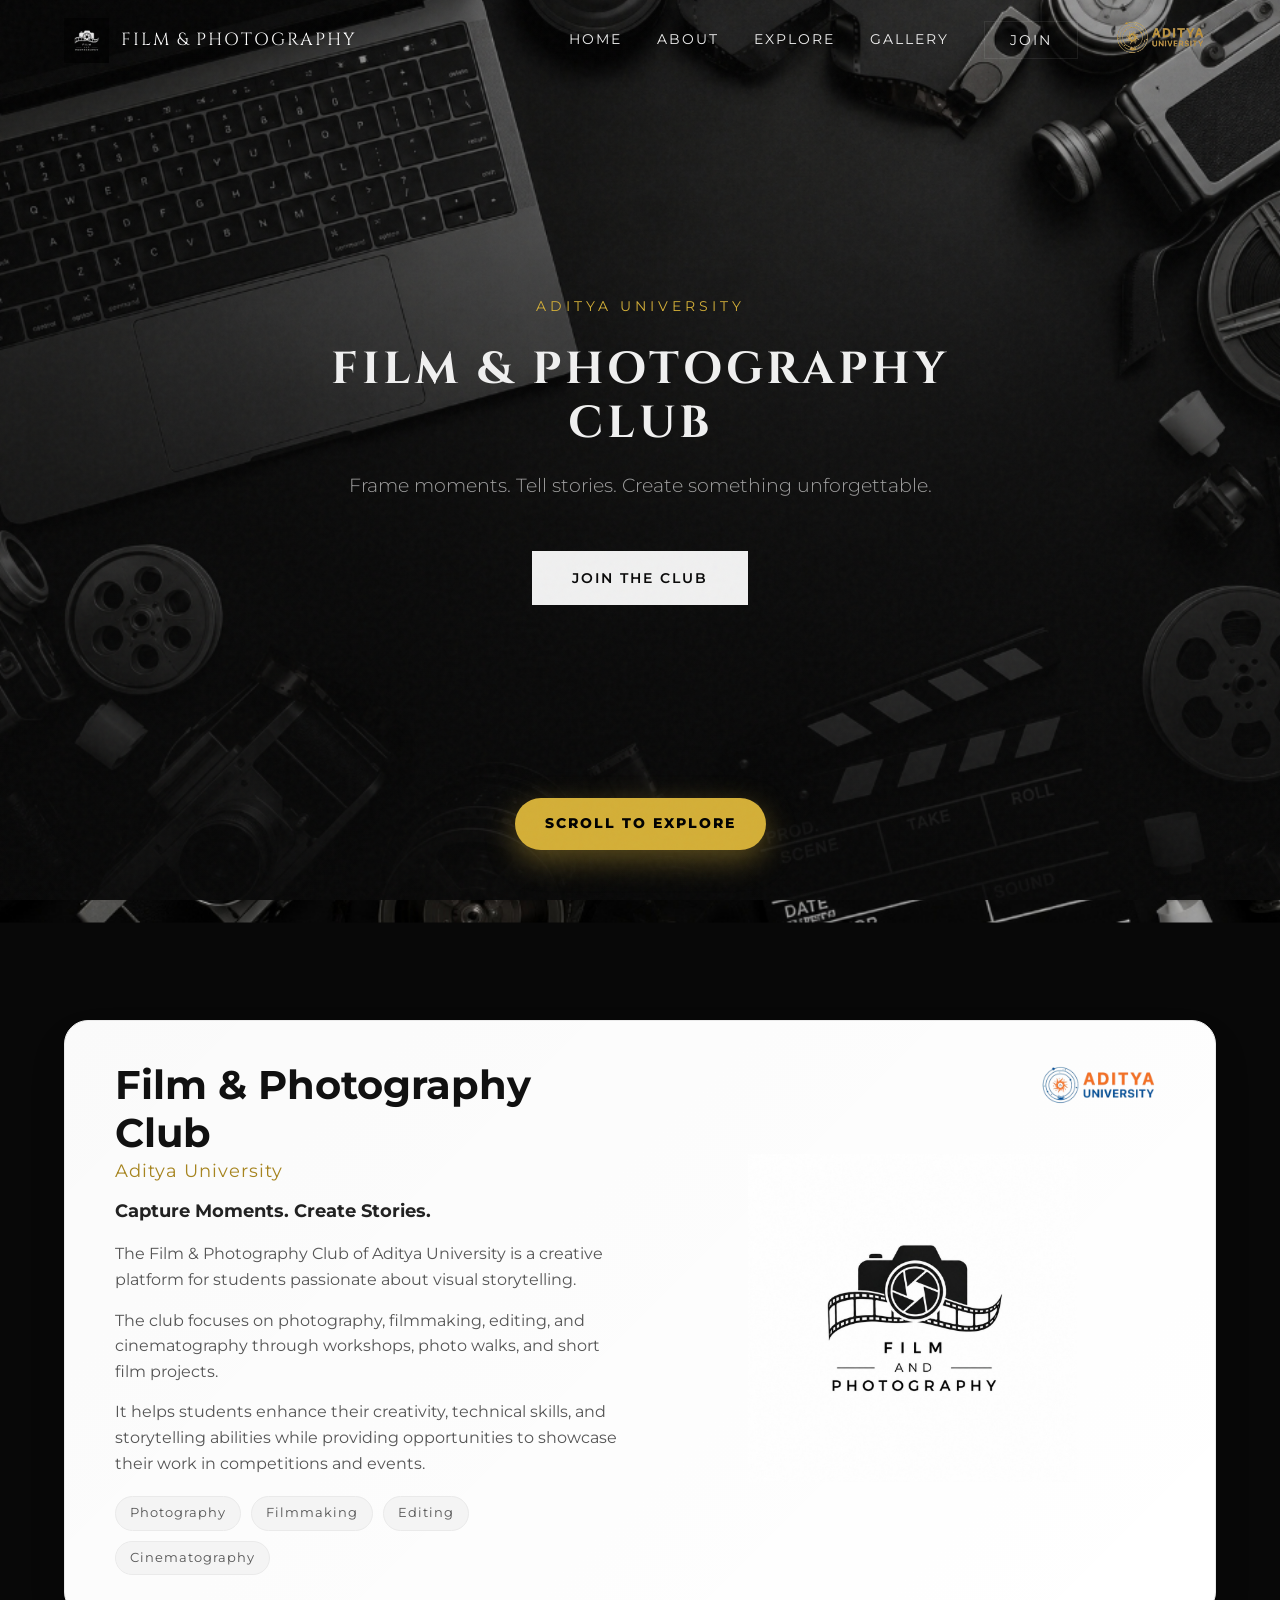
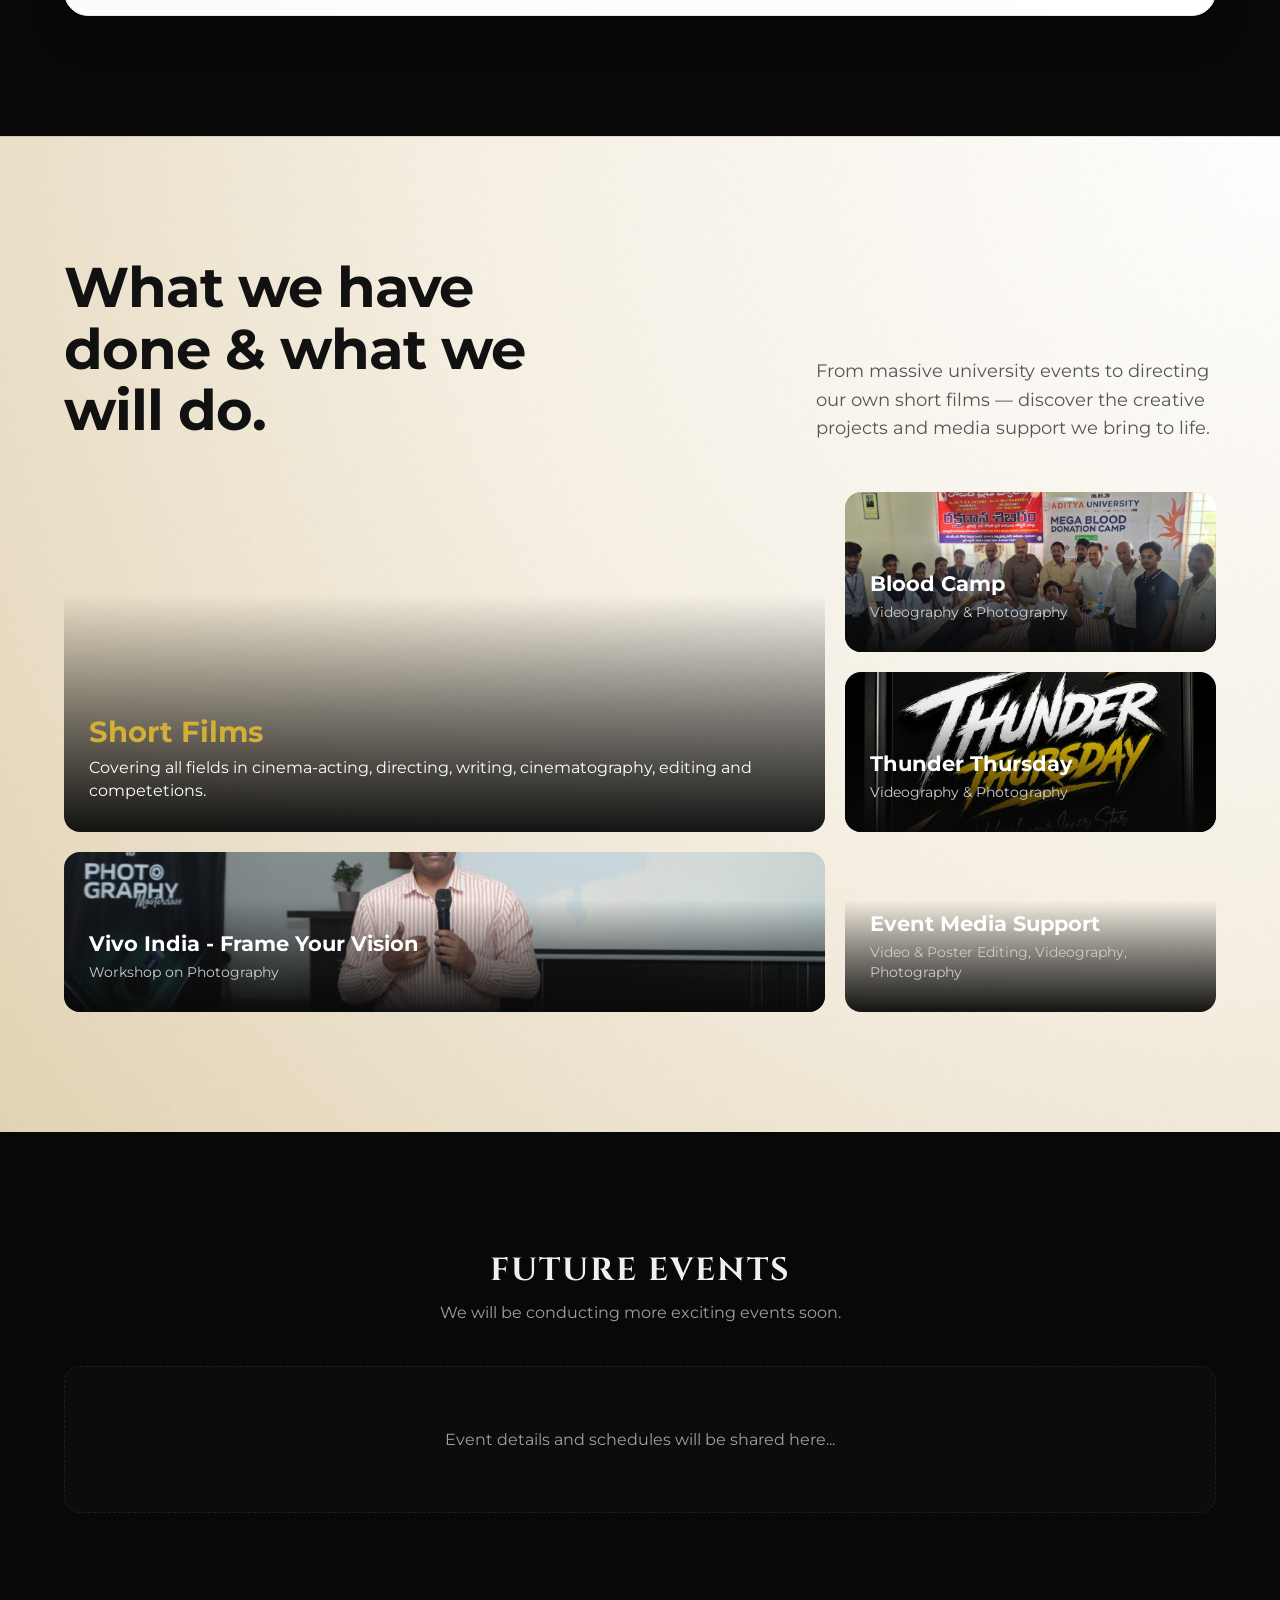
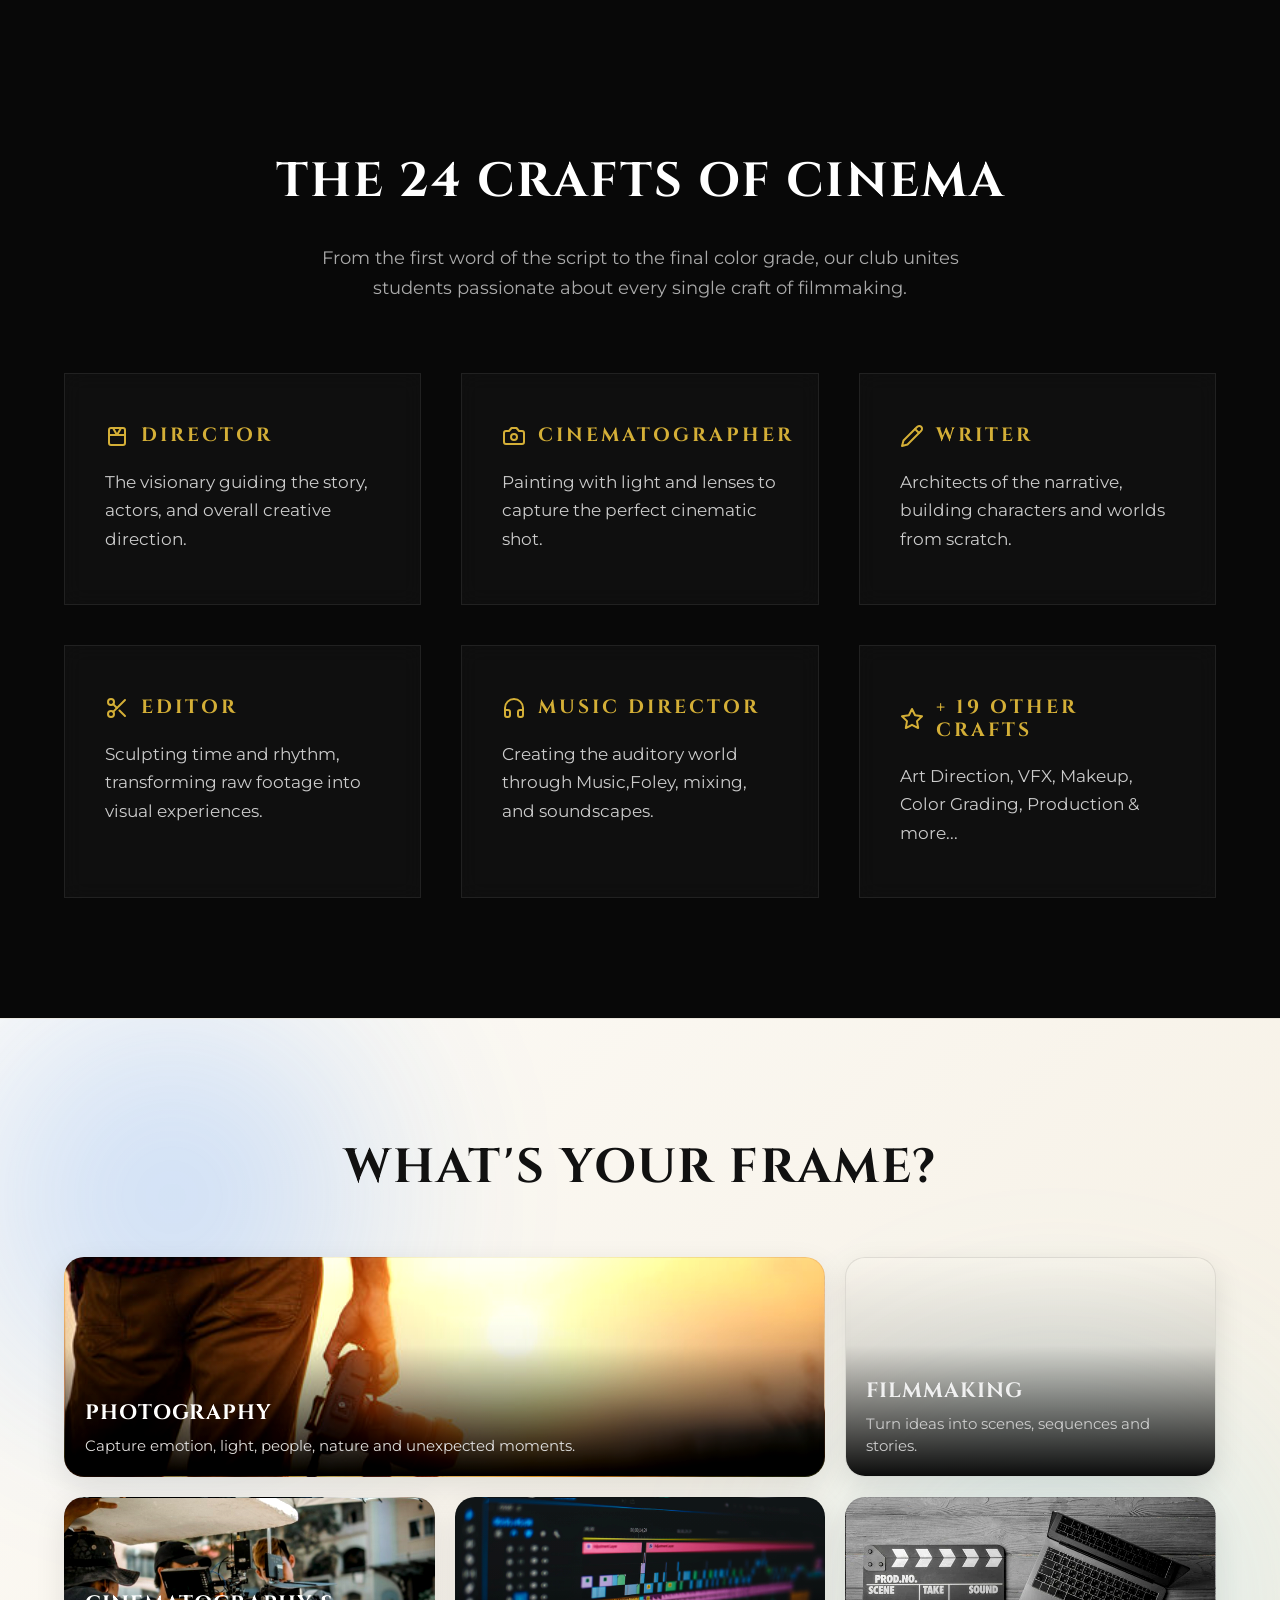
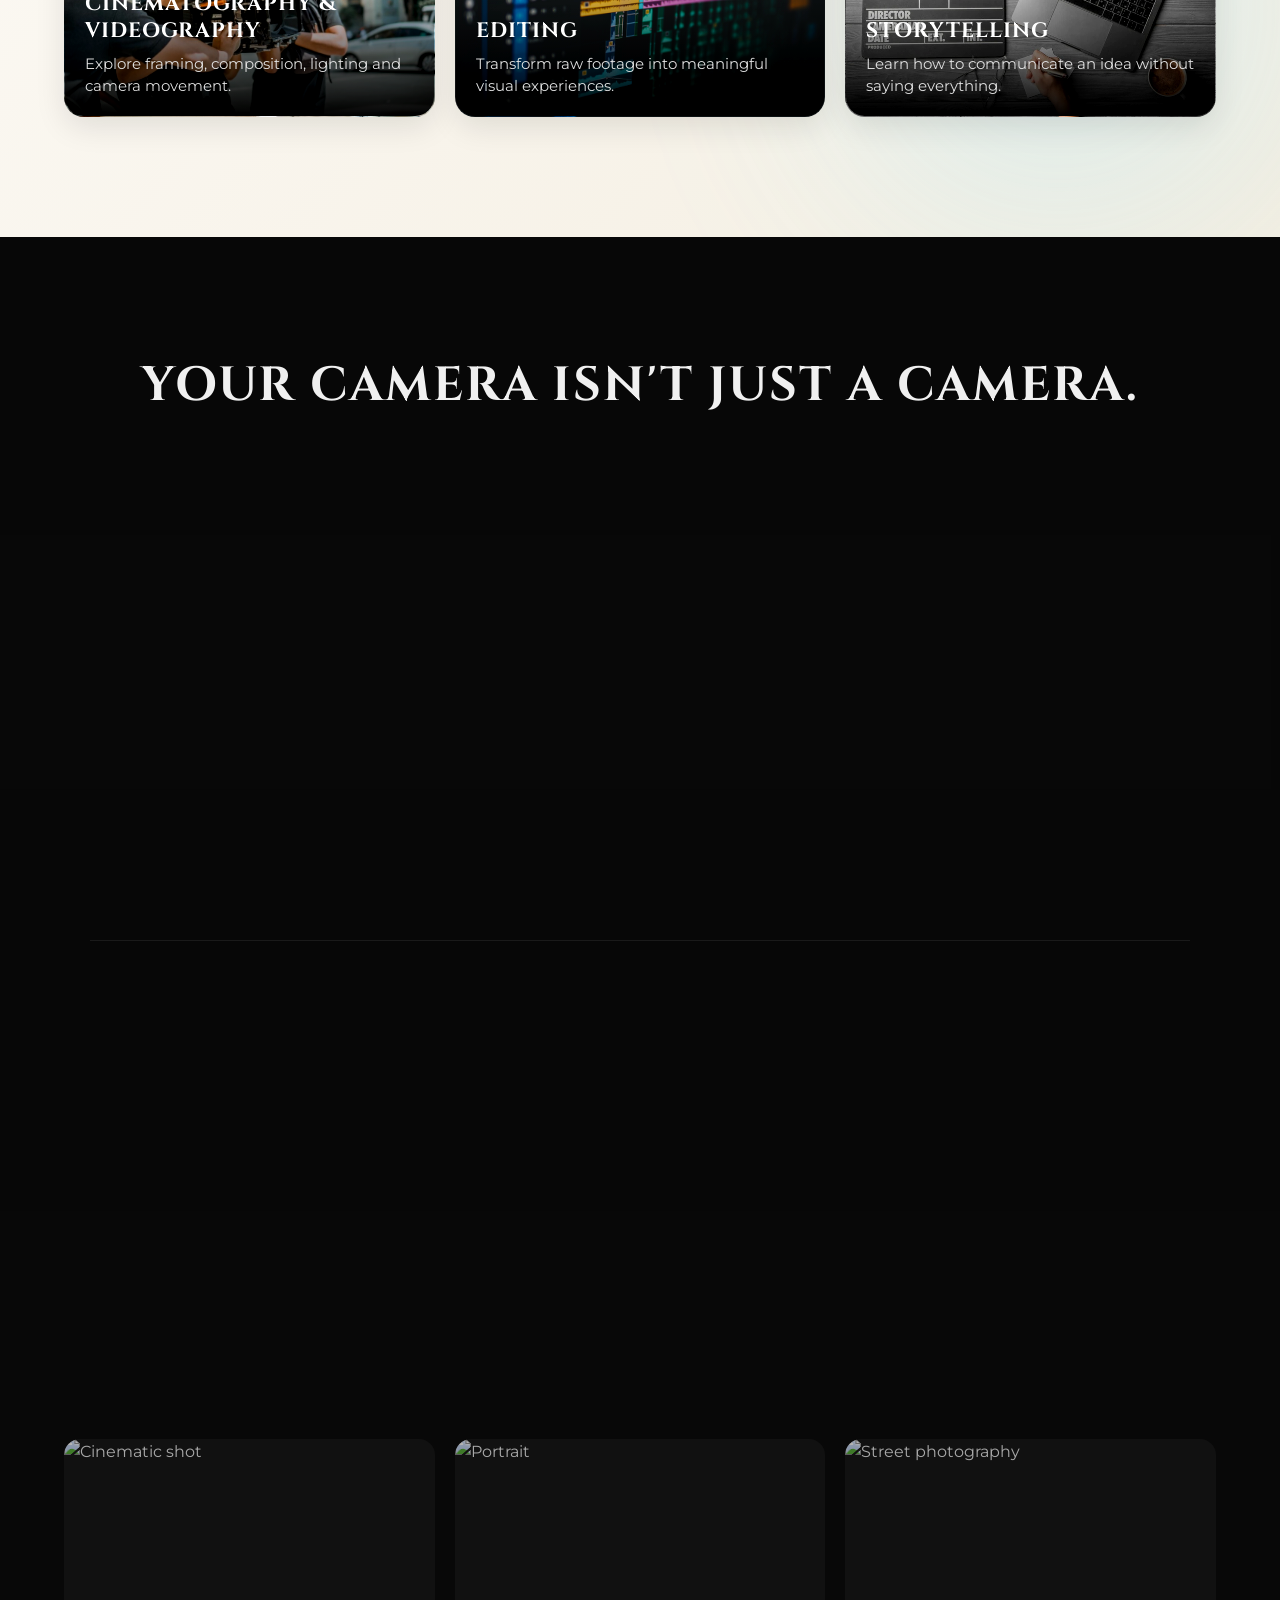
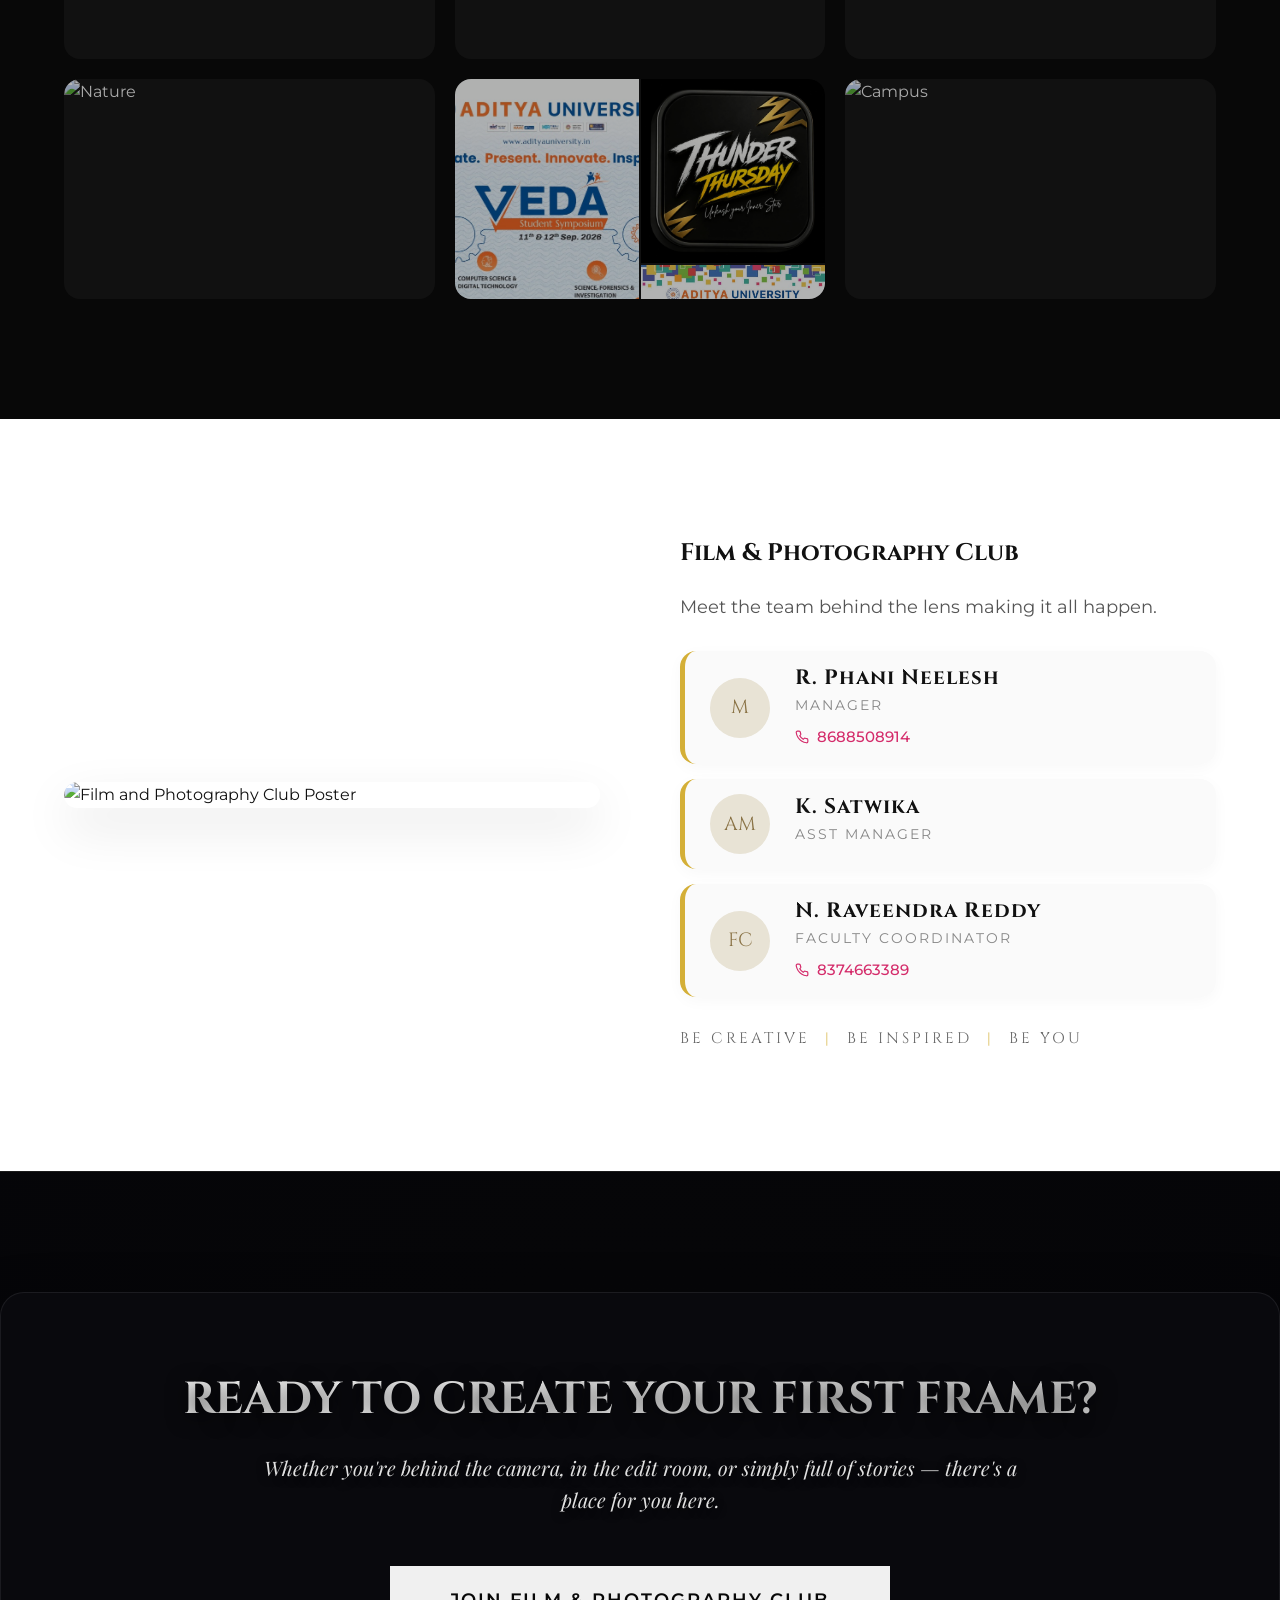
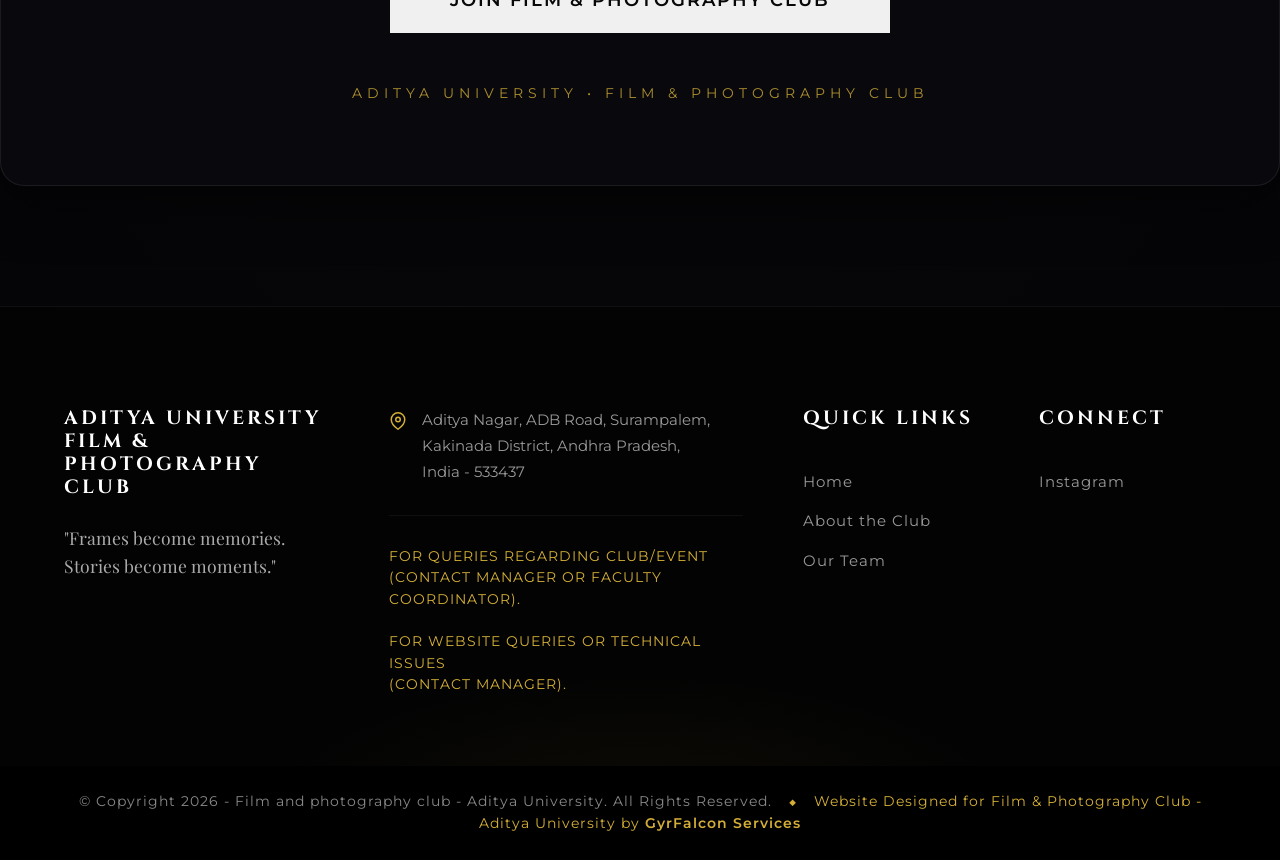
==== commit 273df12c: "Create a custom photo collage for the EVENTS card" ====
--- a/index.html
+++ b/index.html
@@ -368,17 +368,13 @@
                     <img src="https://images.unsplash.com/photo-1469474968028-56623f02e42e?ixlib=rb-4.0.3&auto=format&fit=crop&w=1200&q=80" alt="Nature" loading="lazy">
                     <div class="item-overlay"><span>NATURE</span></div>
                 </div>
-                <div class="gallery-item reveal" data-category="VEDA 2026">
-                    <img src="assets/images/veda-poster.jpg" alt="Veda Event" loading="lazy">
-                    <div class="item-overlay"><span>VEDA 2026</span></div>
-                </div>
-                <div class="gallery-item reveal" data-category="THUNDER THURSDAY">
-                    <img src="assets/images/thunder-thursday.jpg" alt="Thunder Thursday" loading="lazy">
-                    <div class="item-overlay"><span>THUNDER THURSDAY</span></div>
-                </div>
-                <div class="gallery-item reveal" data-category="COLOURS YOUTH FEST">
-                    <img src="assets/images/colours-youth.jpg" alt="Colours Youth Fest" loading="lazy">
-                    <div class="item-overlay"><span>COLOURS FESTIVAL</span></div>
+                <div class="gallery-item reveal events-collage" data-category="EVENTS">
+                    <div class="collage-grid">
+                        <img src="assets/images/veda-poster.jpg" alt="Veda Event" loading="lazy">
+                        <img src="assets/images/thunder-thursday.jpg" alt="Thunder Thursday" loading="lazy">
+                        <img src="assets/images/colours-youth.jpg" alt="Colours Youth Fest" loading="lazy">
+                    </div>
+                    <div class="item-overlay"><span>EVENTS</span></div>
                 </div>
                 <div class="gallery-item reveal" data-category="CAMPUS">
                     <img src="https://images.unsplash.com/photo-1541339907198-e08756dedf3f?ixlib=rb-4.0.3&auto=format&fit=crop&w=800&q=80" alt="Campus" loading="lazy">
--- a/style.css
+++ b/style.css
@@ -879,6 +879,33 @@
     grid-template-columns: repeat(3, 1fr);
     gap: 20px;
     margin-top: 50px;
+}
+
+/* EVENTS COLLAGE SPECIFIC */
+.collage-grid {
+    display: grid;
+    grid-template-columns: 1fr 1fr;
+    grid-template-rows: 1fr 1fr;
+    width: 100%;
+    height: 100%;
+    gap: 2px; /* Small gap between collage photos */
+}
+
+.collage-grid img {
+    width: 100%;
+    height: 100%;
+    object-fit: cover;
+    filter: brightness(0.7);
+    transition: transform 0.8s cubic-bezier(0.25, 1, 0.5, 1), filter 0.5s ease;
+}
+
+.events-collage:hover .collage-grid img {
+    transform: scale(1.08);
+    filter: brightness(1);
+}
+
+.collage-grid img:nth-child(1) {
+    grid-row: span 2; /* Left half of the card */
 }
 
 .gallery-item {
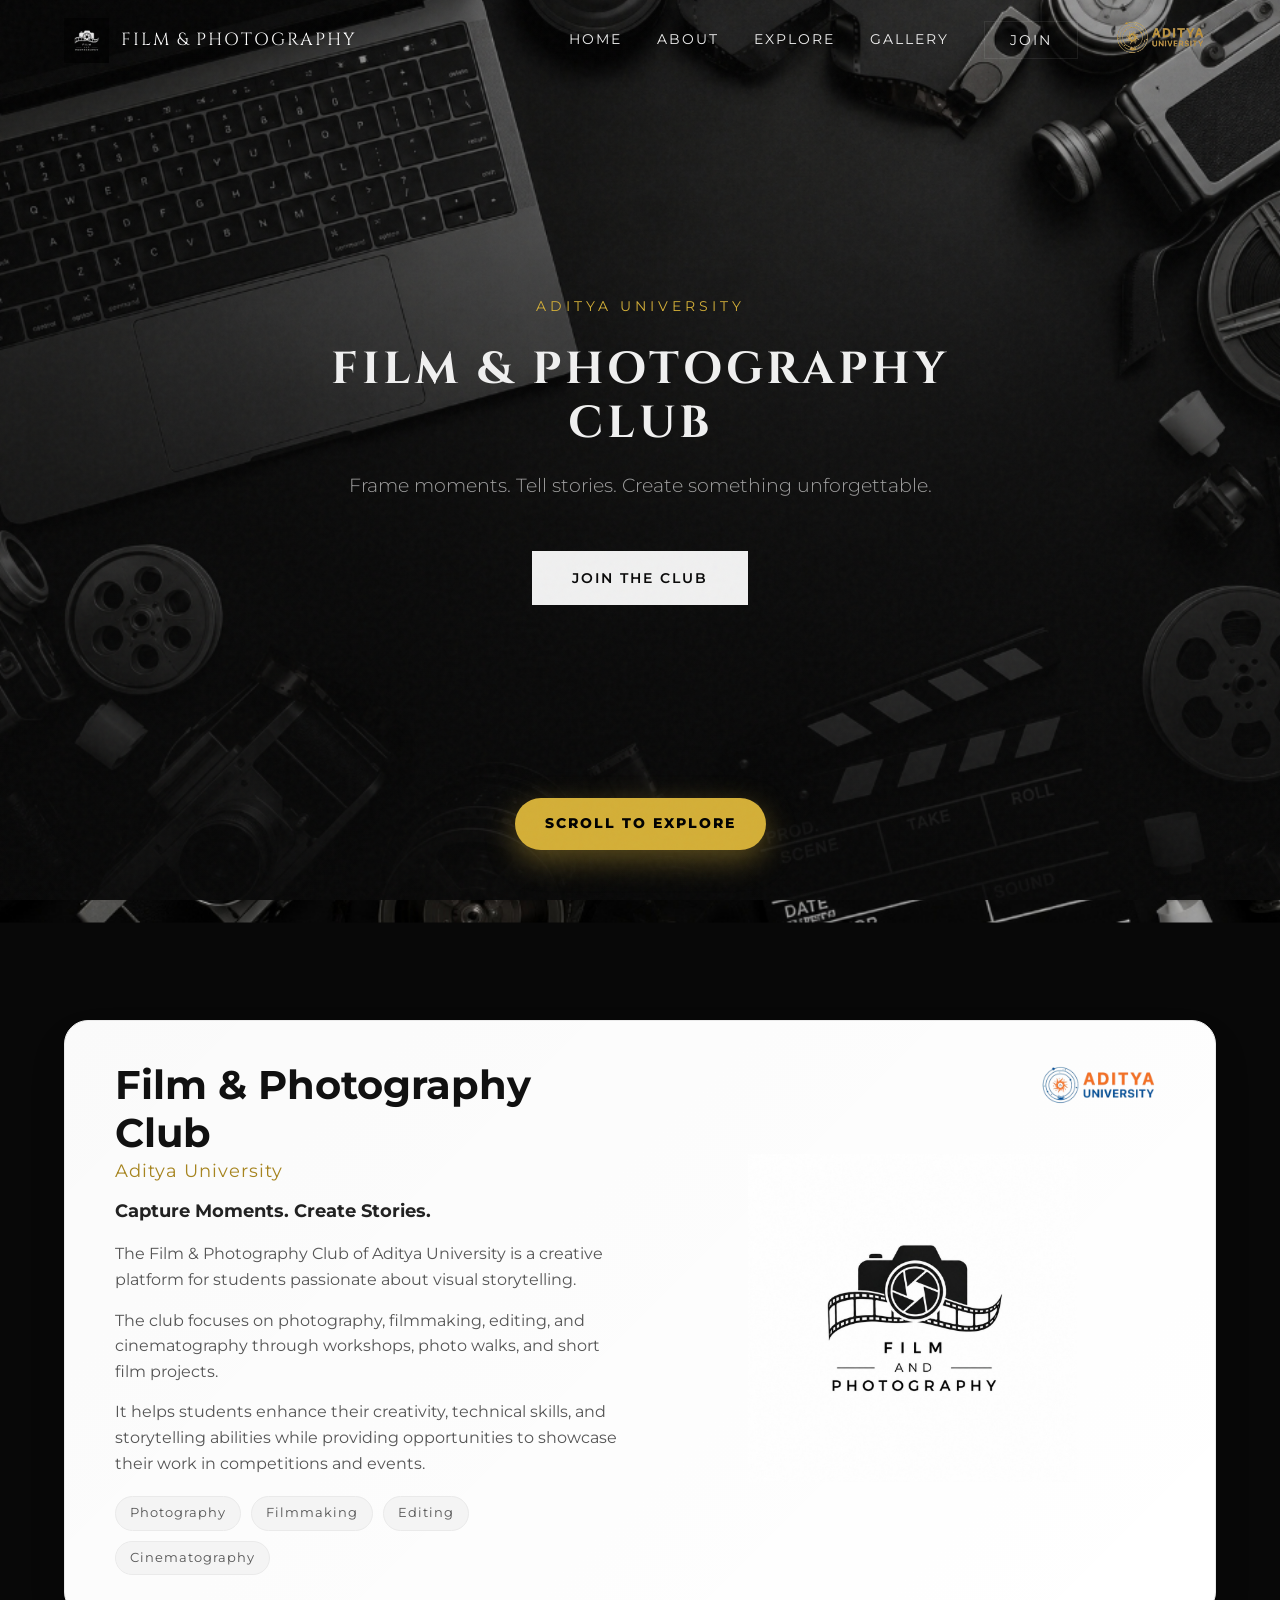
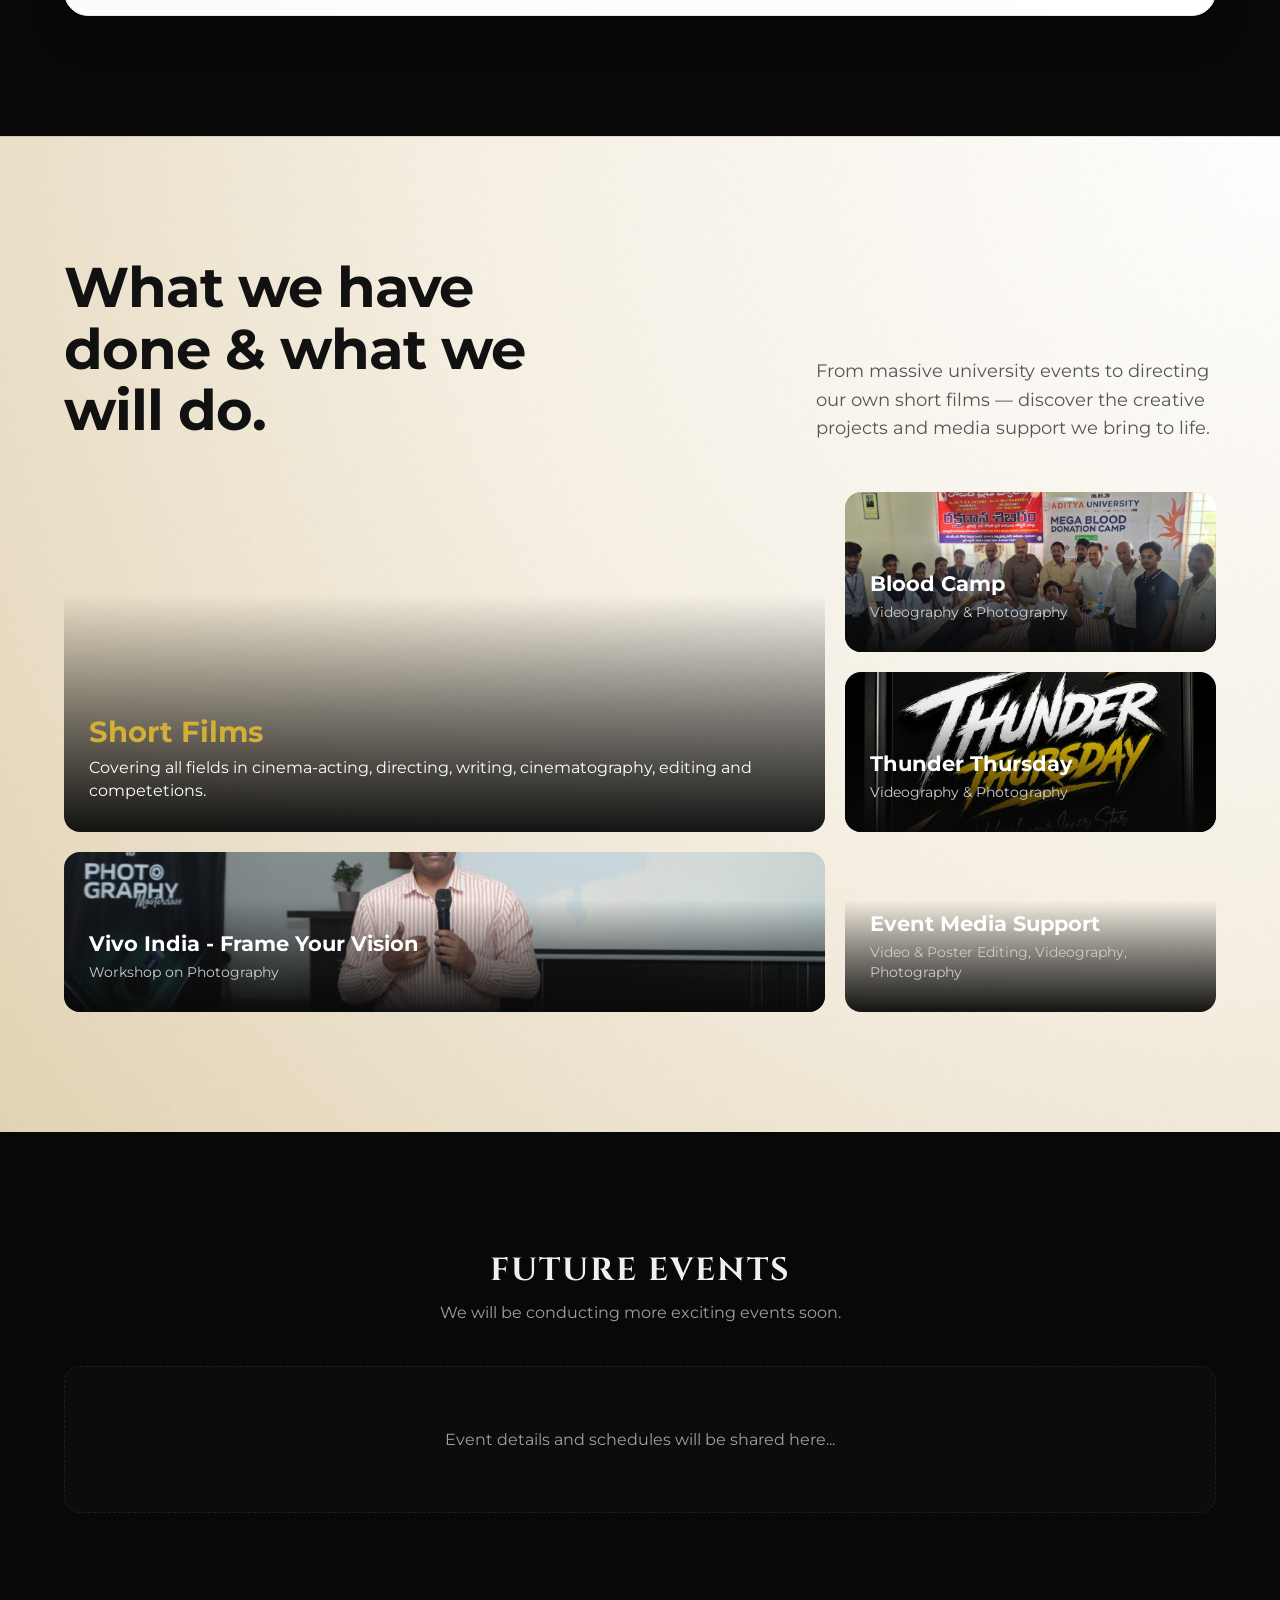
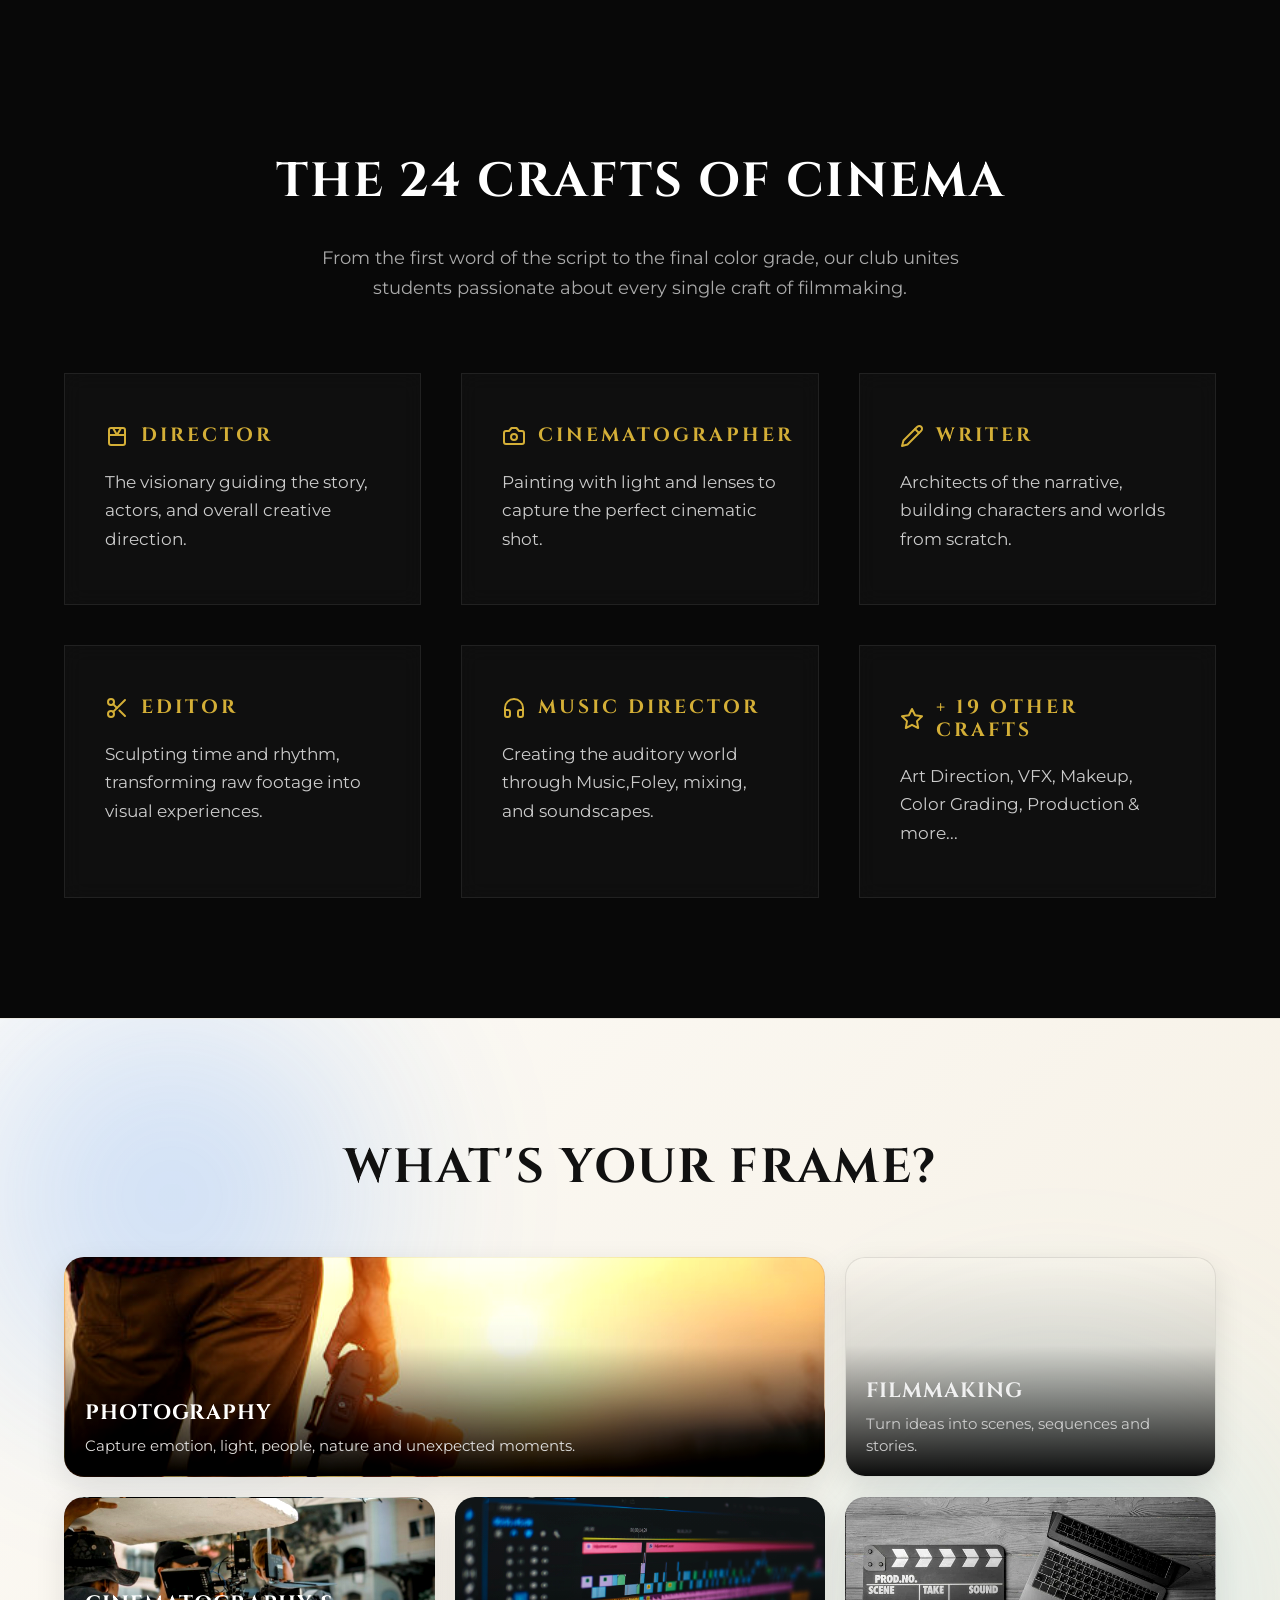
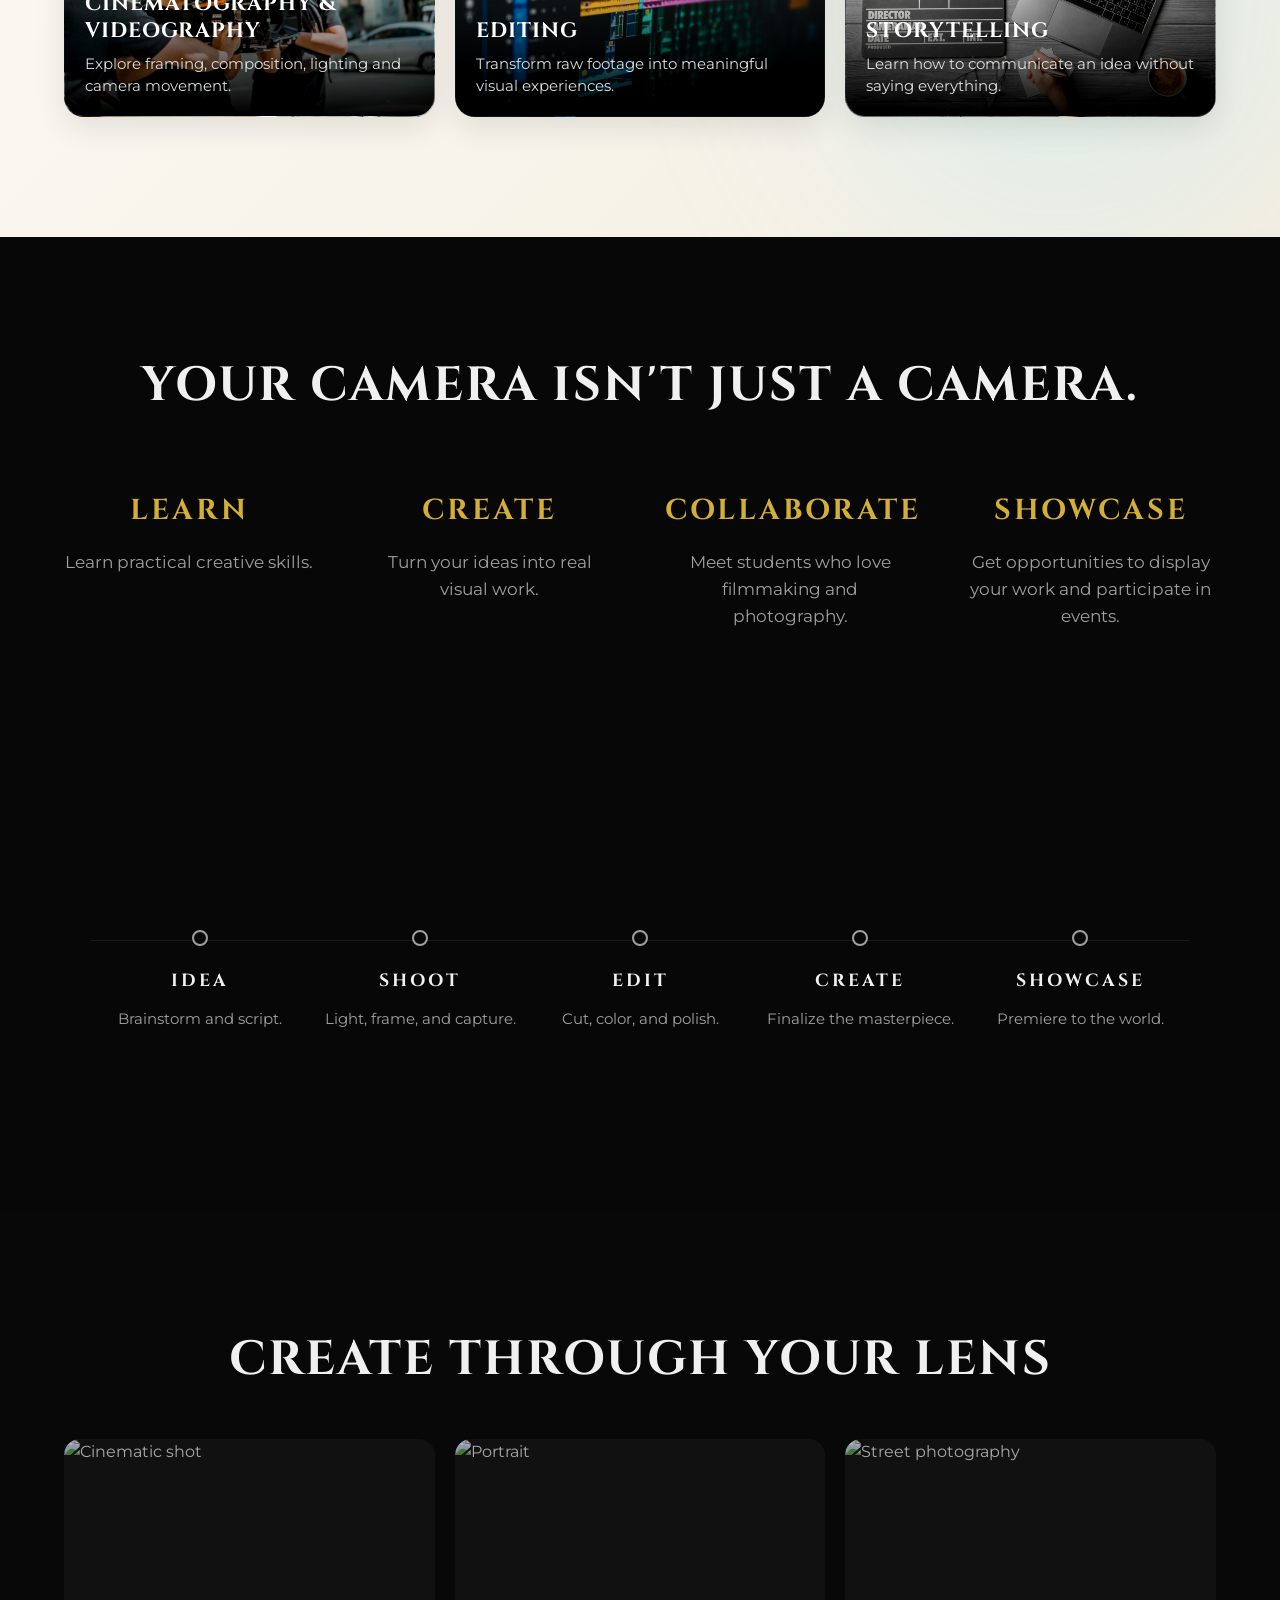
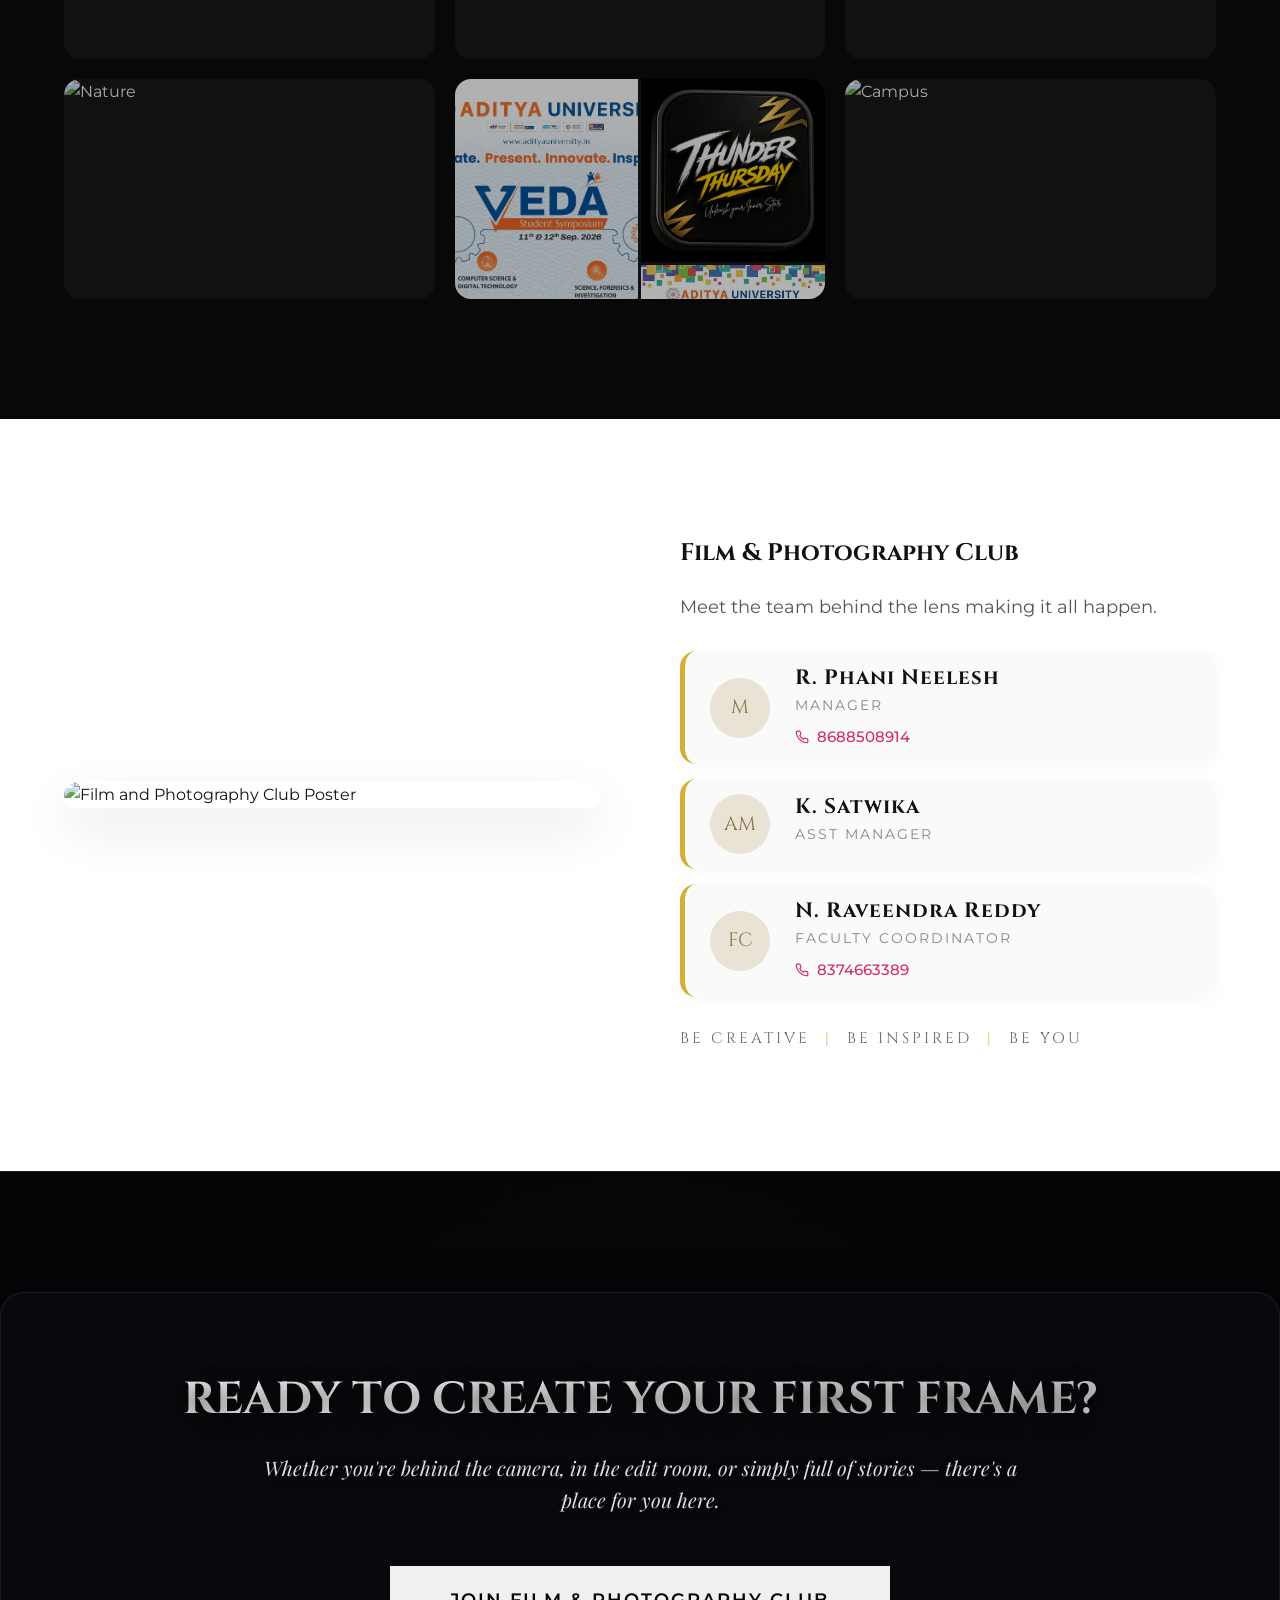
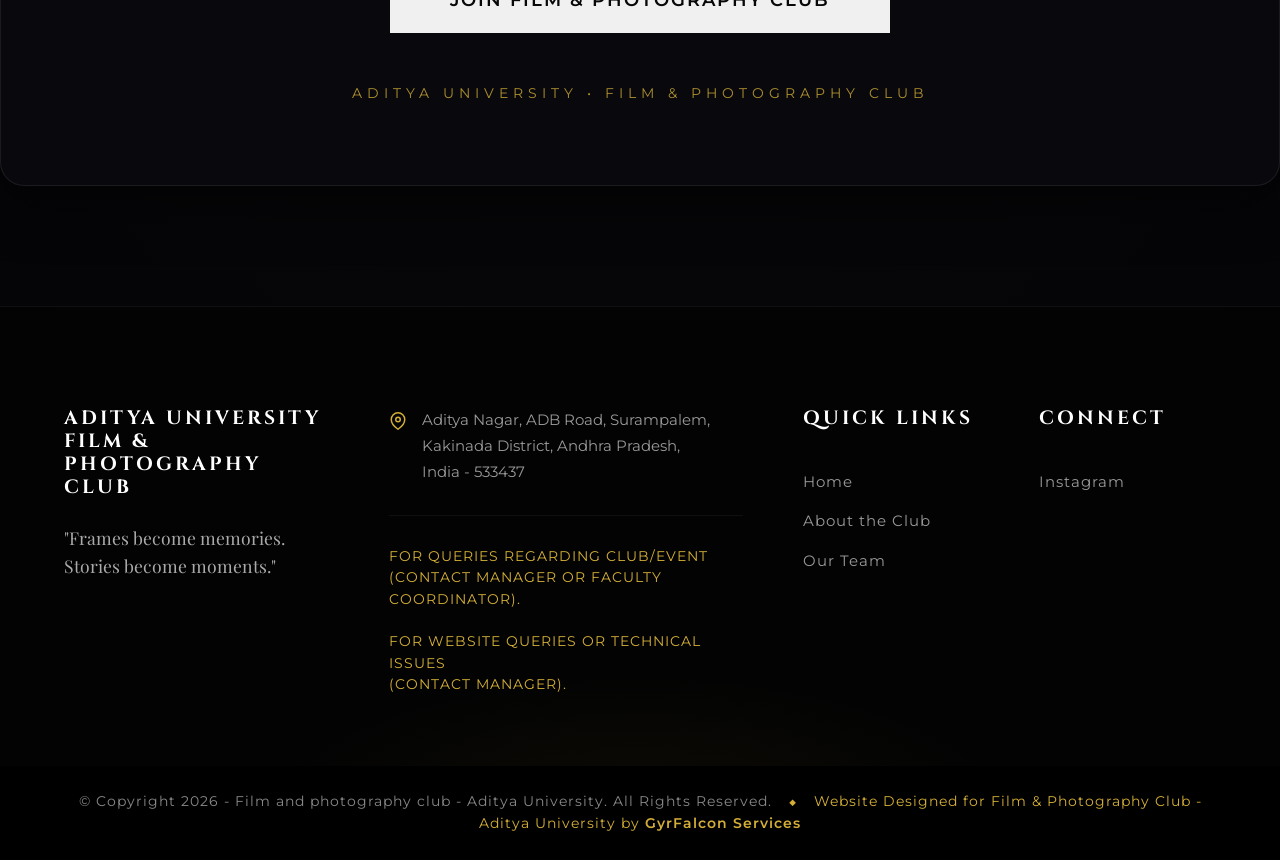
==== commit ac219b6a: "Cache bust style.css" ====
--- a/index.html
+++ b/index.html
@@ -4,7 +4,8 @@
     <meta charset="UTF-8">
     <meta name="viewport" content="width=device-width, initial-scale=1.0">
     <title>Film & Photography Club | Aditya University</title>
-    <link rel="stylesheet" href="style.css">
+    <!-- Custom CSS -->
+    <link rel="stylesheet" href="style.css?v=2.1">
     <link rel="preconnect" href="https://fonts.googleapis.com">
     <link rel="preconnect" href="https://fonts.gstatic.com" crossorigin>
     <link href="https://fonts.googleapis.com/css2?family=Cinzel:wght@400;700&family=Montserrat:wght@300;400;600&family=Playfair+Display:ital,wght@0,400;0,700;1,400&display=swap" rel="stylesheet">
--- a/style.css
+++ b/style.css
@@ -886,9 +886,12 @@
     display: grid;
     grid-template-columns: 1fr 1fr;
     grid-template-rows: 1fr 1fr;
+    grid-template-areas: 
+        "main tr"
+        "main br";
     width: 100%;
     height: 100%;
-    gap: 2px; /* Small gap between collage photos */
+    gap: 3px; /* Small gap between collage photos */
 }
 
 .collage-grid img {
@@ -904,9 +907,9 @@
     filter: brightness(1);
 }
 
-.collage-grid img:nth-child(1) {
-    grid-row: span 2; /* Left half of the card */
-}
+.collage-grid img:nth-child(1) { grid-area: main; }
+.collage-grid img:nth-child(2) { grid-area: tr; }
+.collage-grid img:nth-child(3) { grid-area: br; }
 
 .gallery-item {
     position: relative;
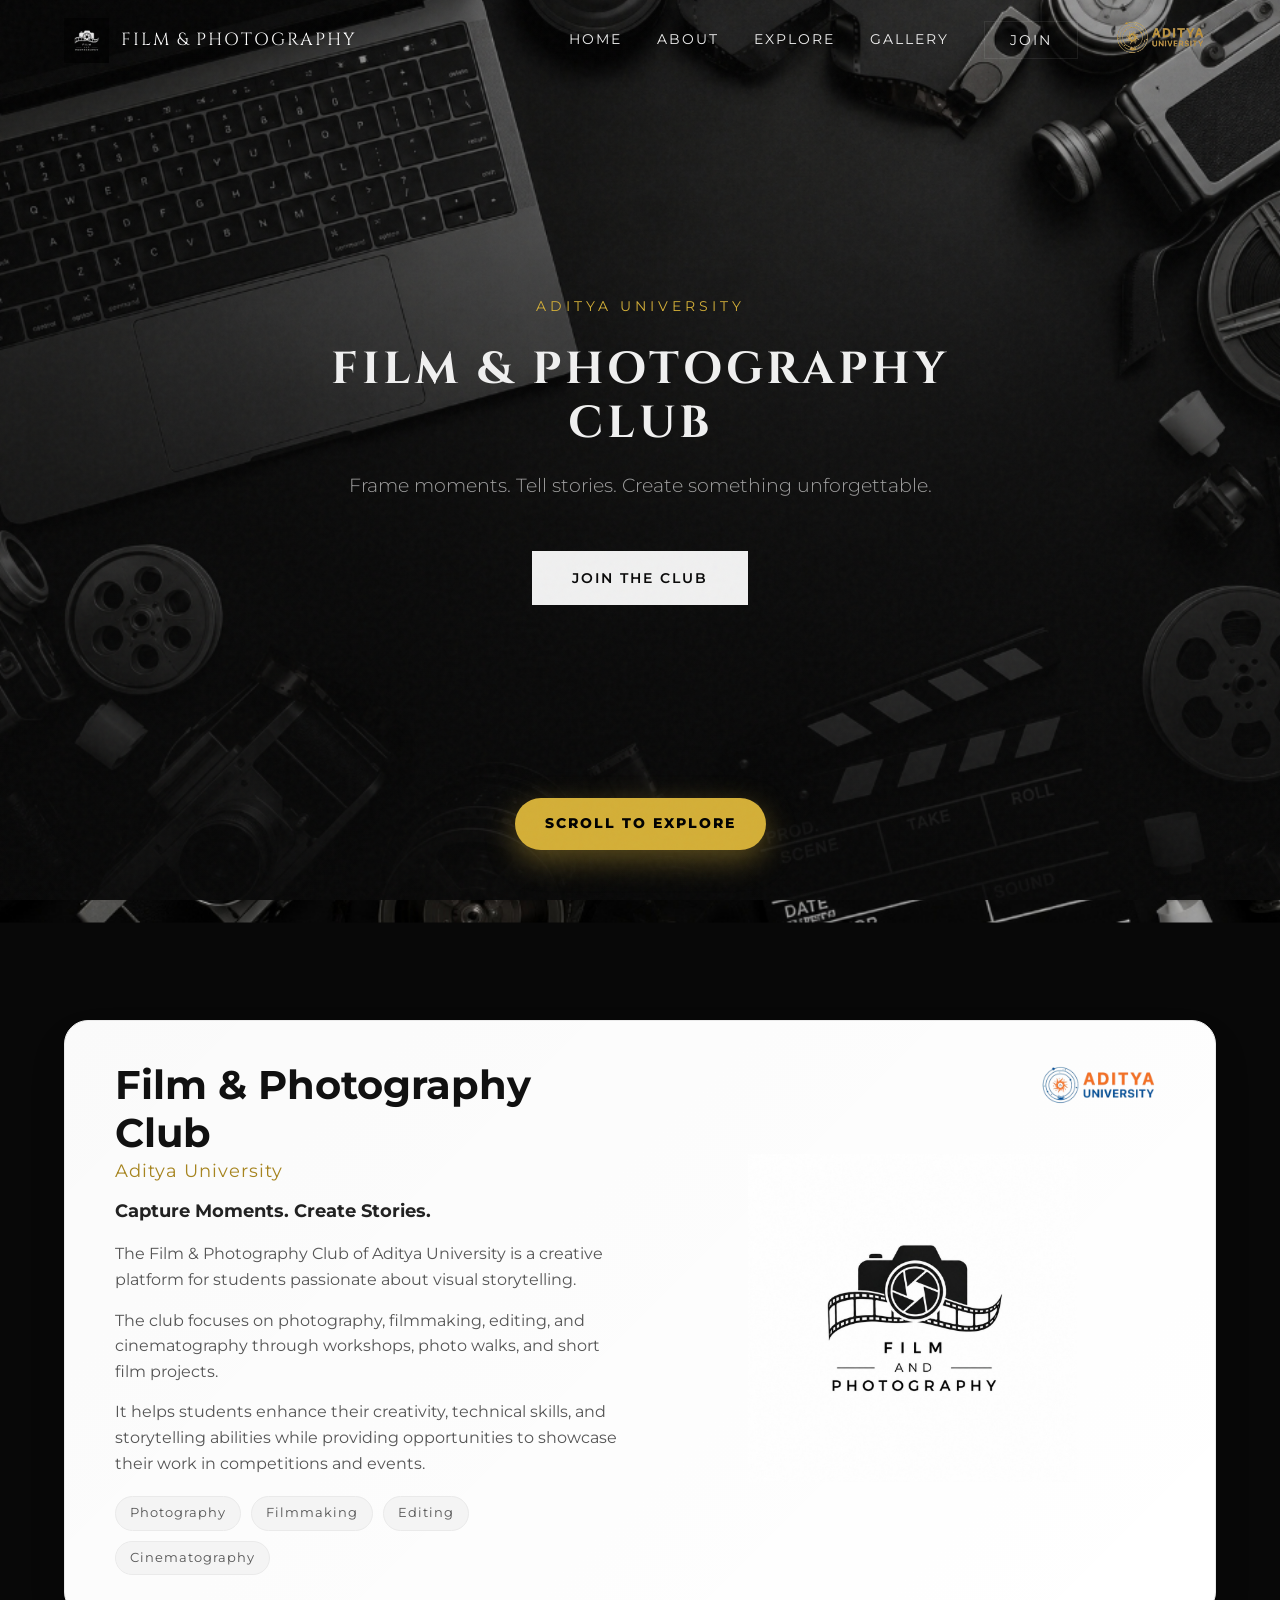
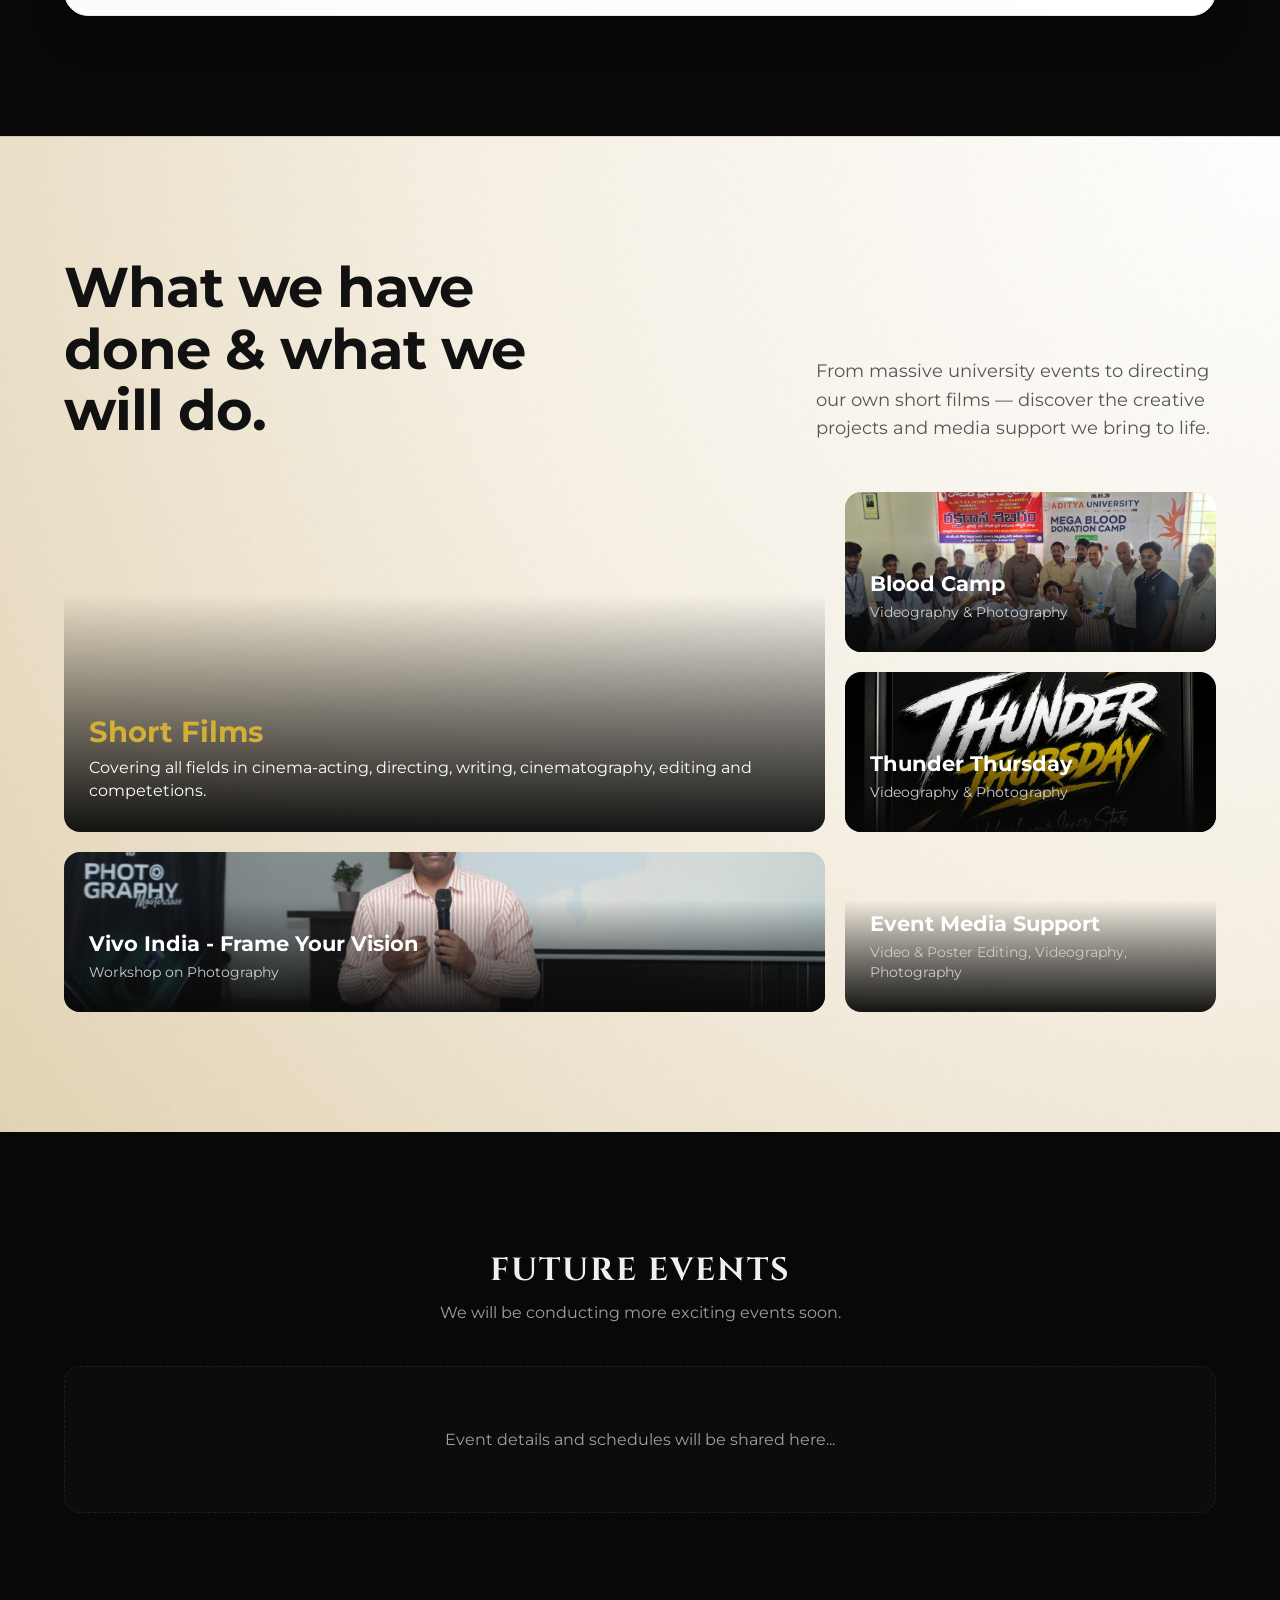
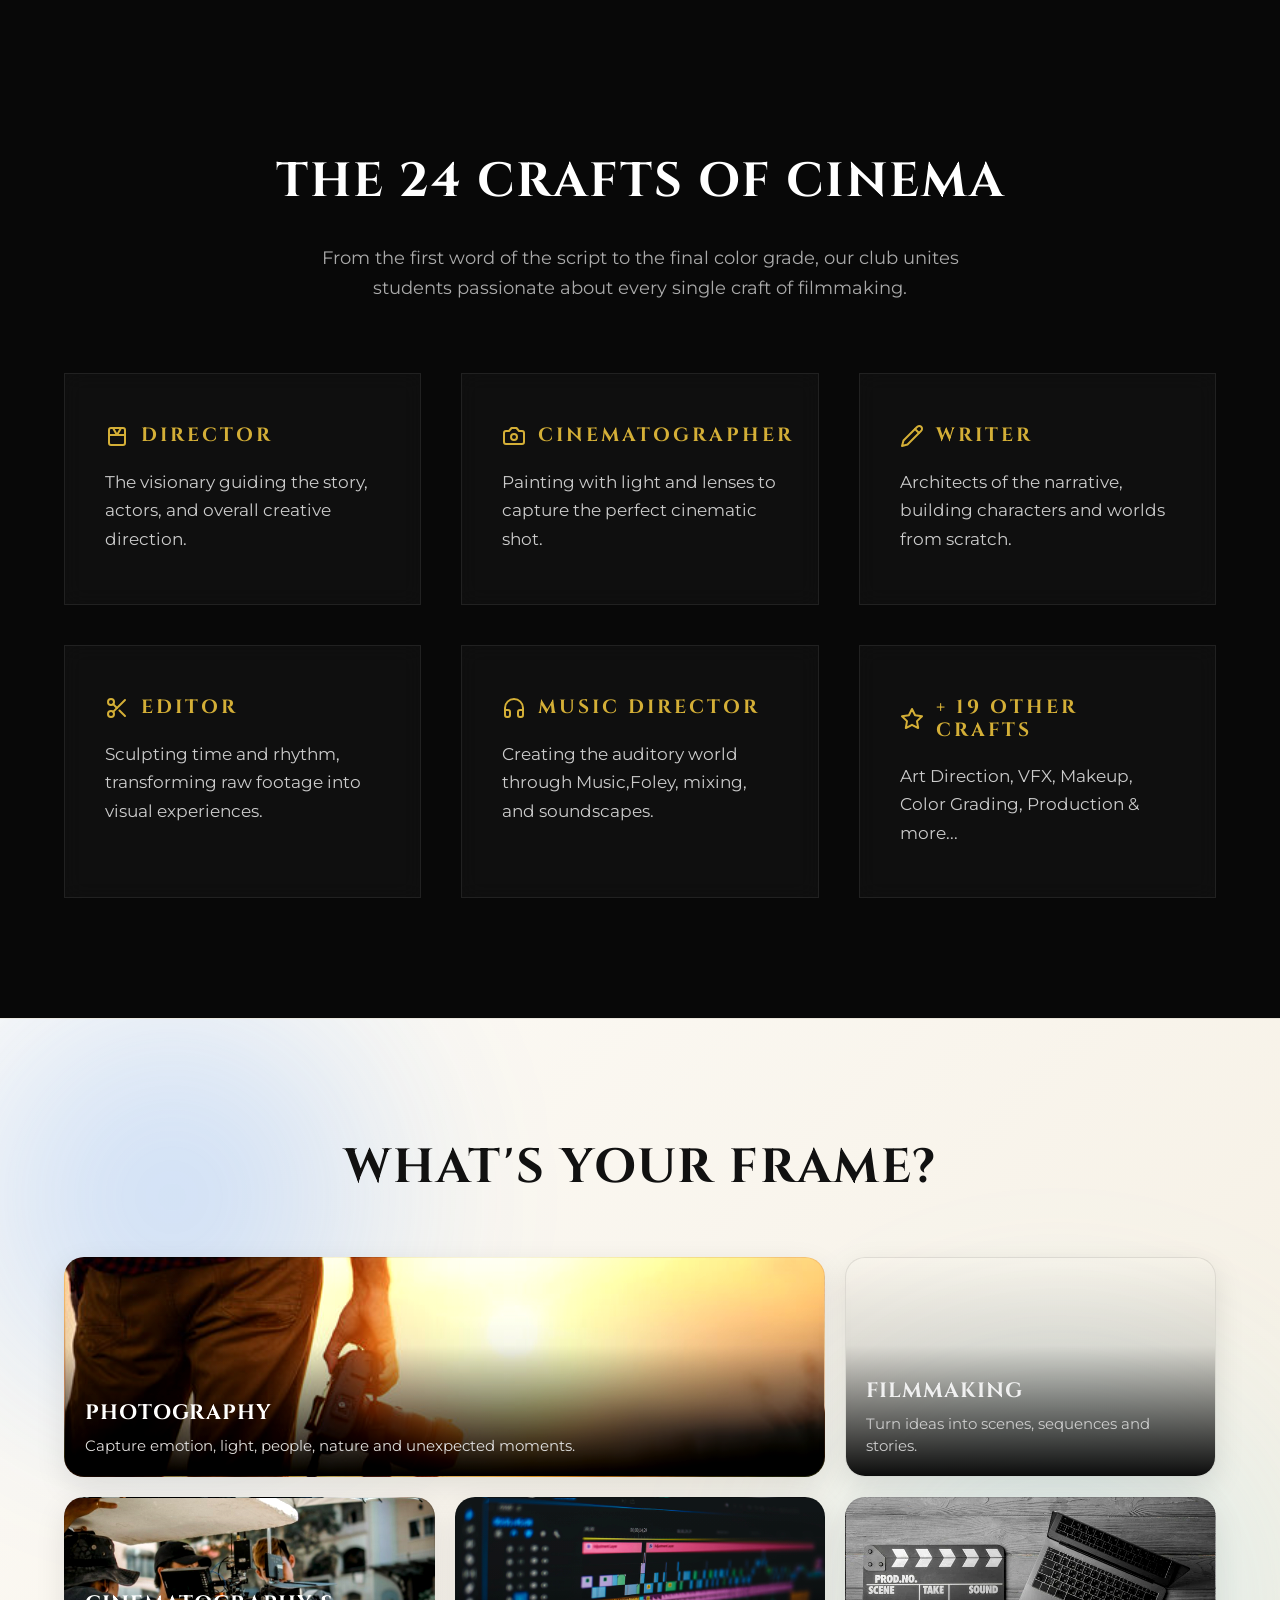
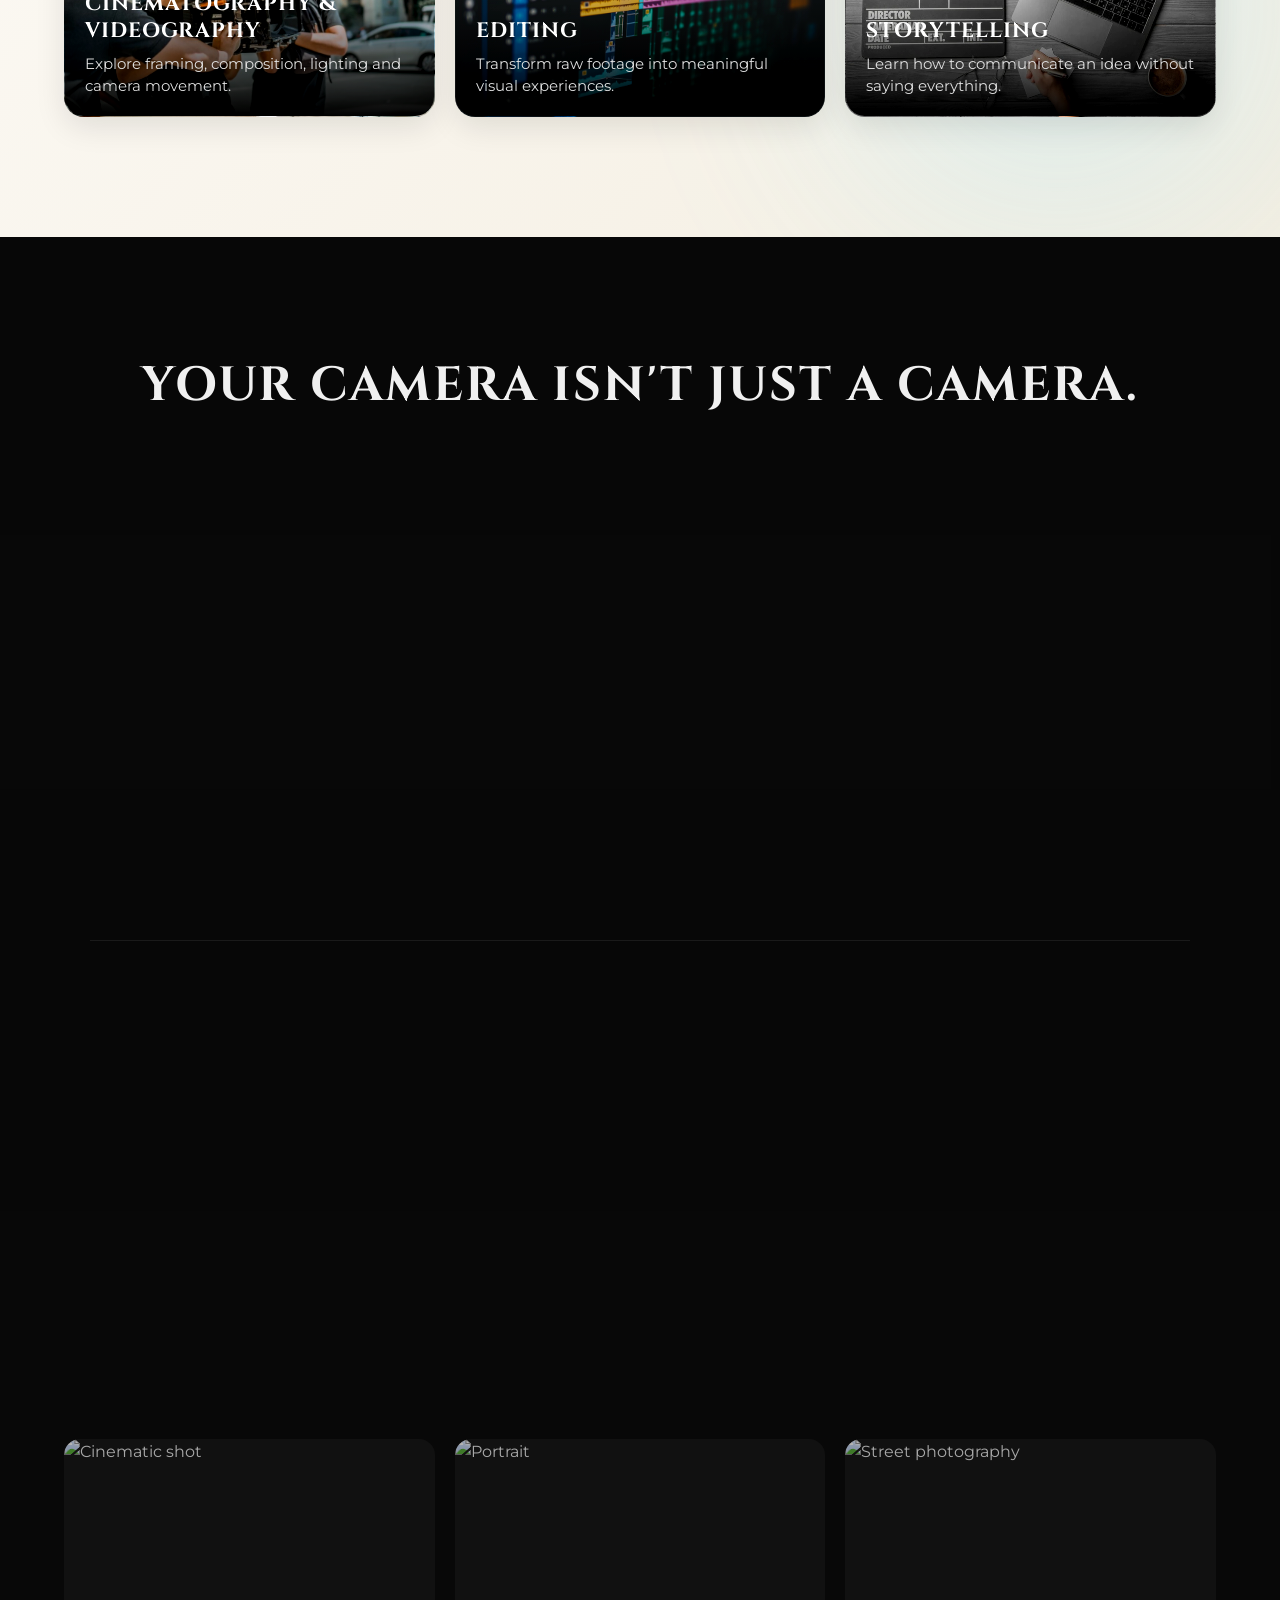
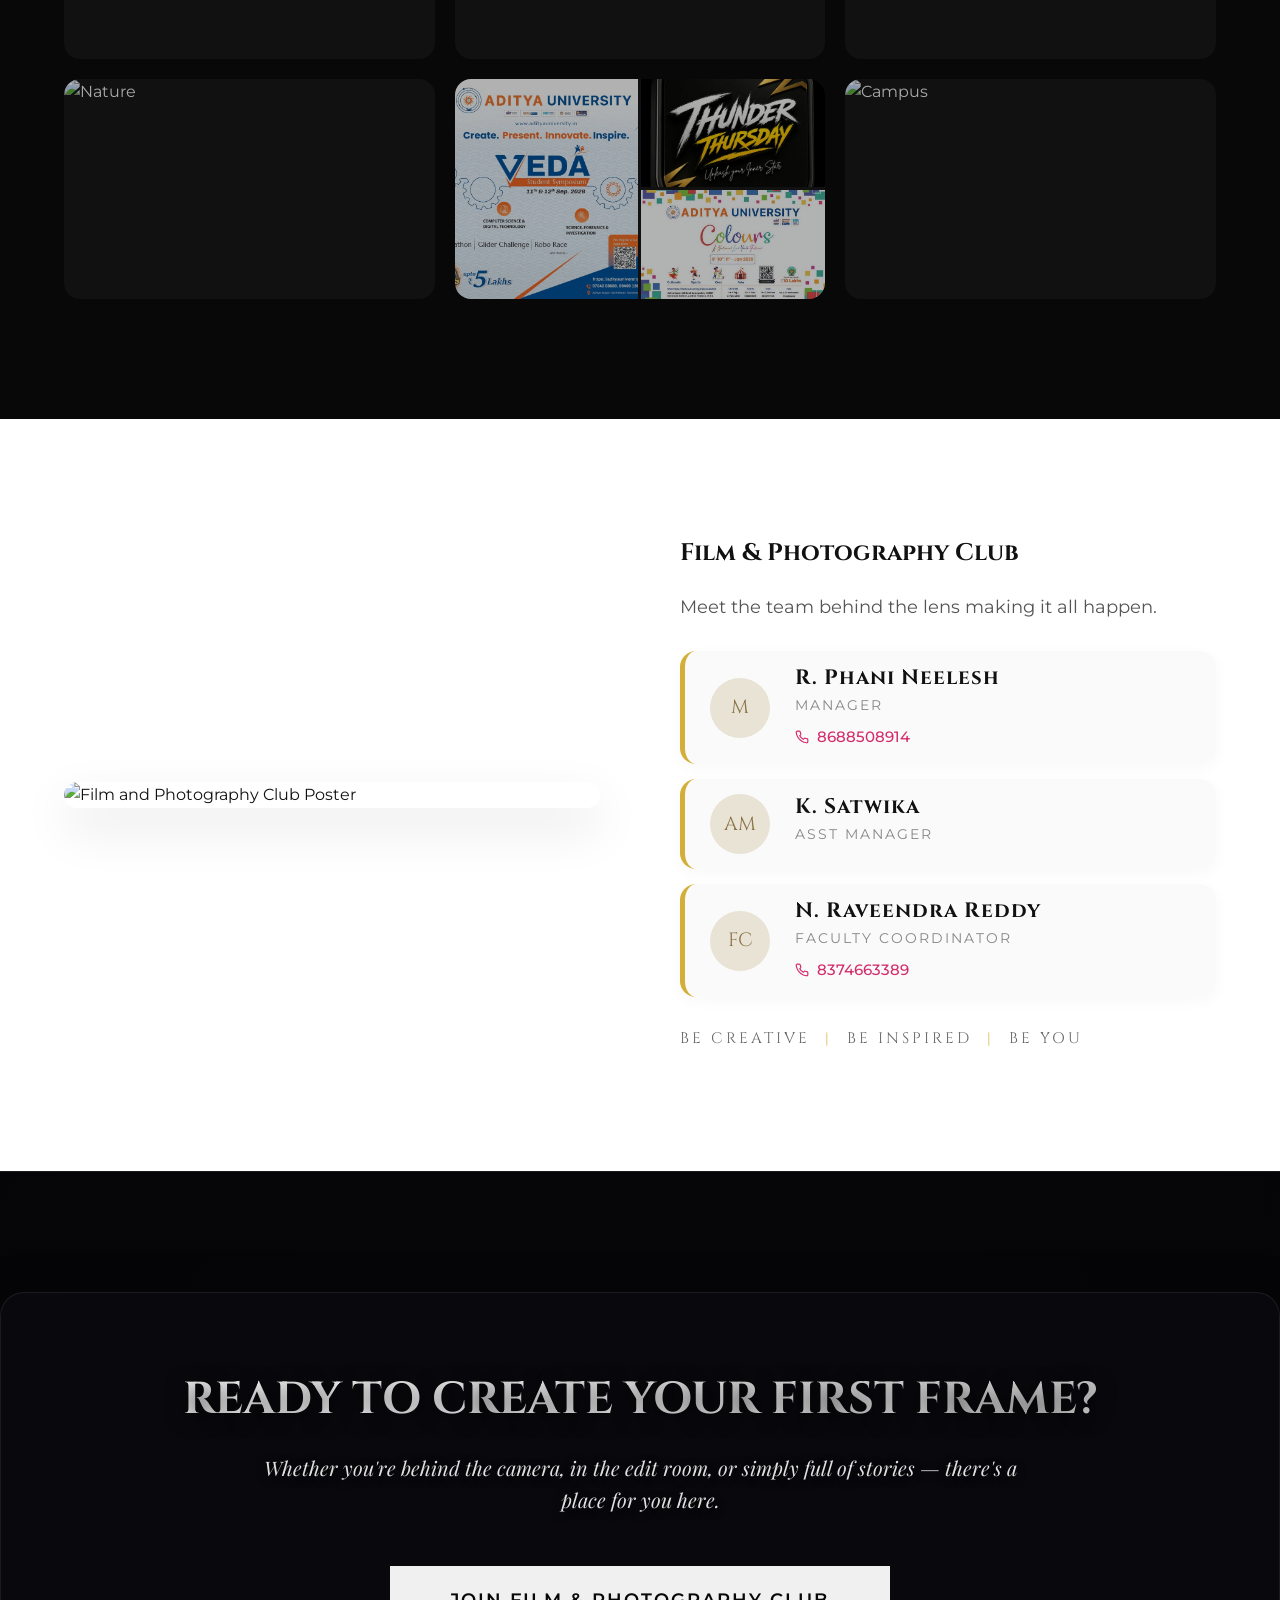
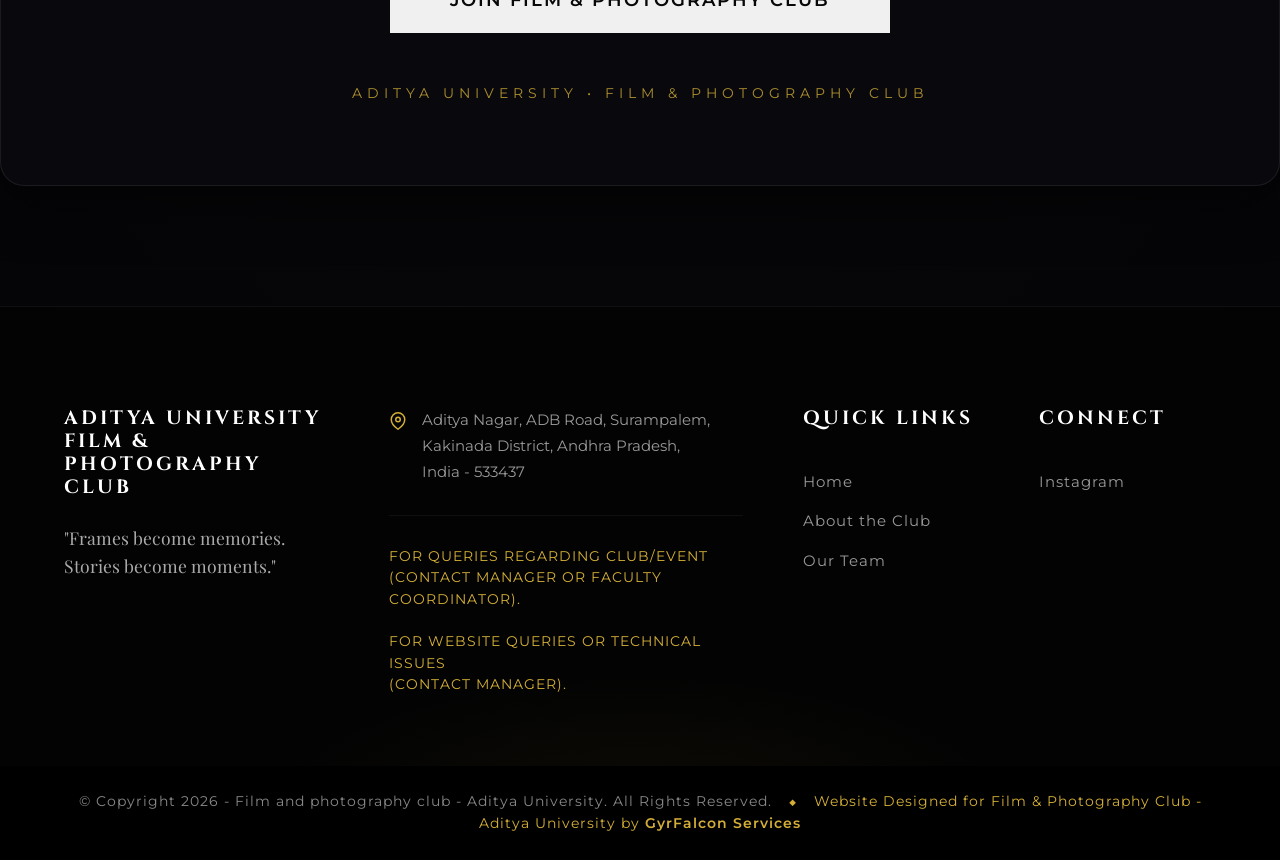
==== commit def8998b: "Fix CSS Grid intrinsic blowout issue for collage images" ====
--- a/index.html
+++ b/index.html
@@ -5,7 +5,7 @@
     <meta name="viewport" content="width=device-width, initial-scale=1.0">
     <title>Film & Photography Club | Aditya University</title>
     <!-- Custom CSS -->
-    <link rel="stylesheet" href="style.css?v=2.1">
+    <link rel="stylesheet" href="style.css?v=2.2">
     <link rel="preconnect" href="https://fonts.googleapis.com">
     <link rel="preconnect" href="https://fonts.gstatic.com" crossorigin>
     <link href="https://fonts.googleapis.com/css2?family=Cinzel:wght@400;700&family=Montserrat:wght@300;400;600&family=Playfair+Display:ital,wght@0,400;0,700;1,400&display=swap" rel="stylesheet">
--- a/style.css
+++ b/style.css
@@ -897,6 +897,8 @@
 .collage-grid img {
     width: 100%;
     height: 100%;
+    min-height: 0;
+    min-width: 0;
     object-fit: cover;
     filter: brightness(0.7);
     transition: transform 0.8s cubic-bezier(0.25, 1, 0.5, 1), filter 0.5s ease;
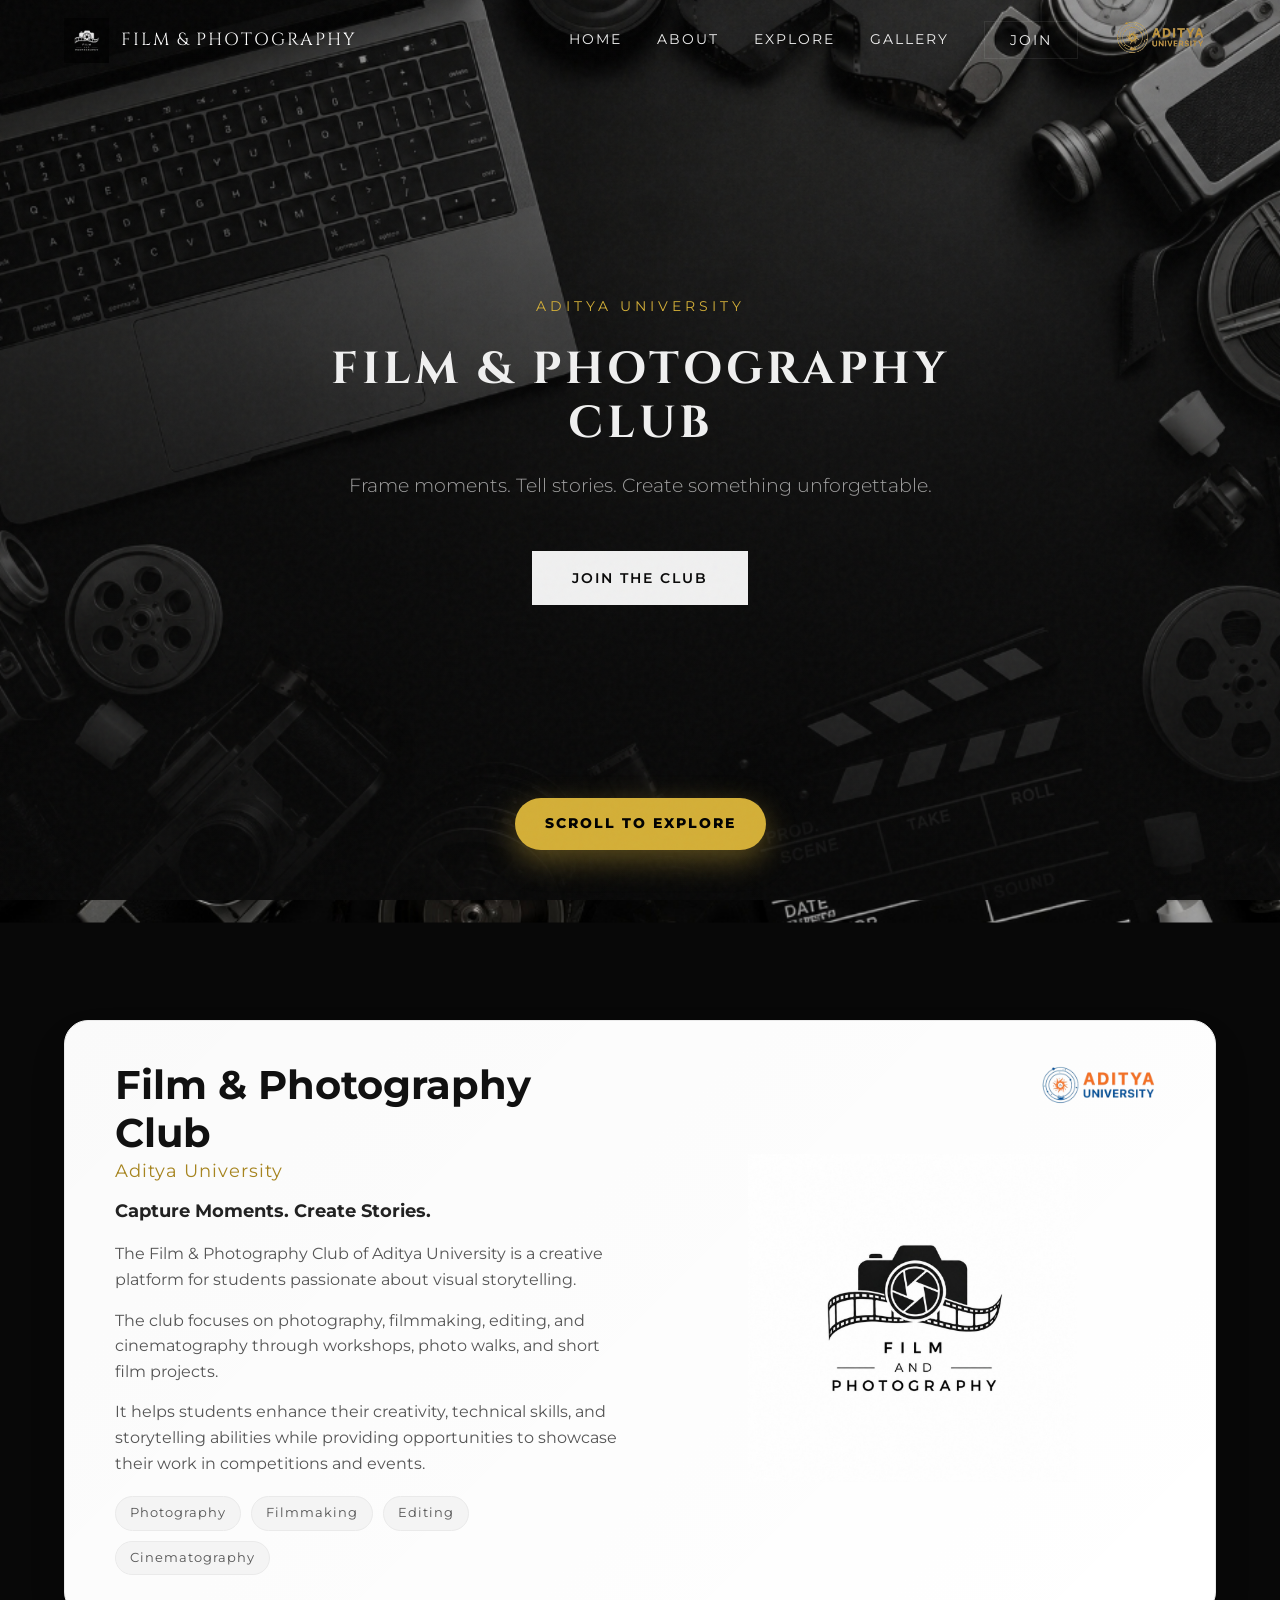
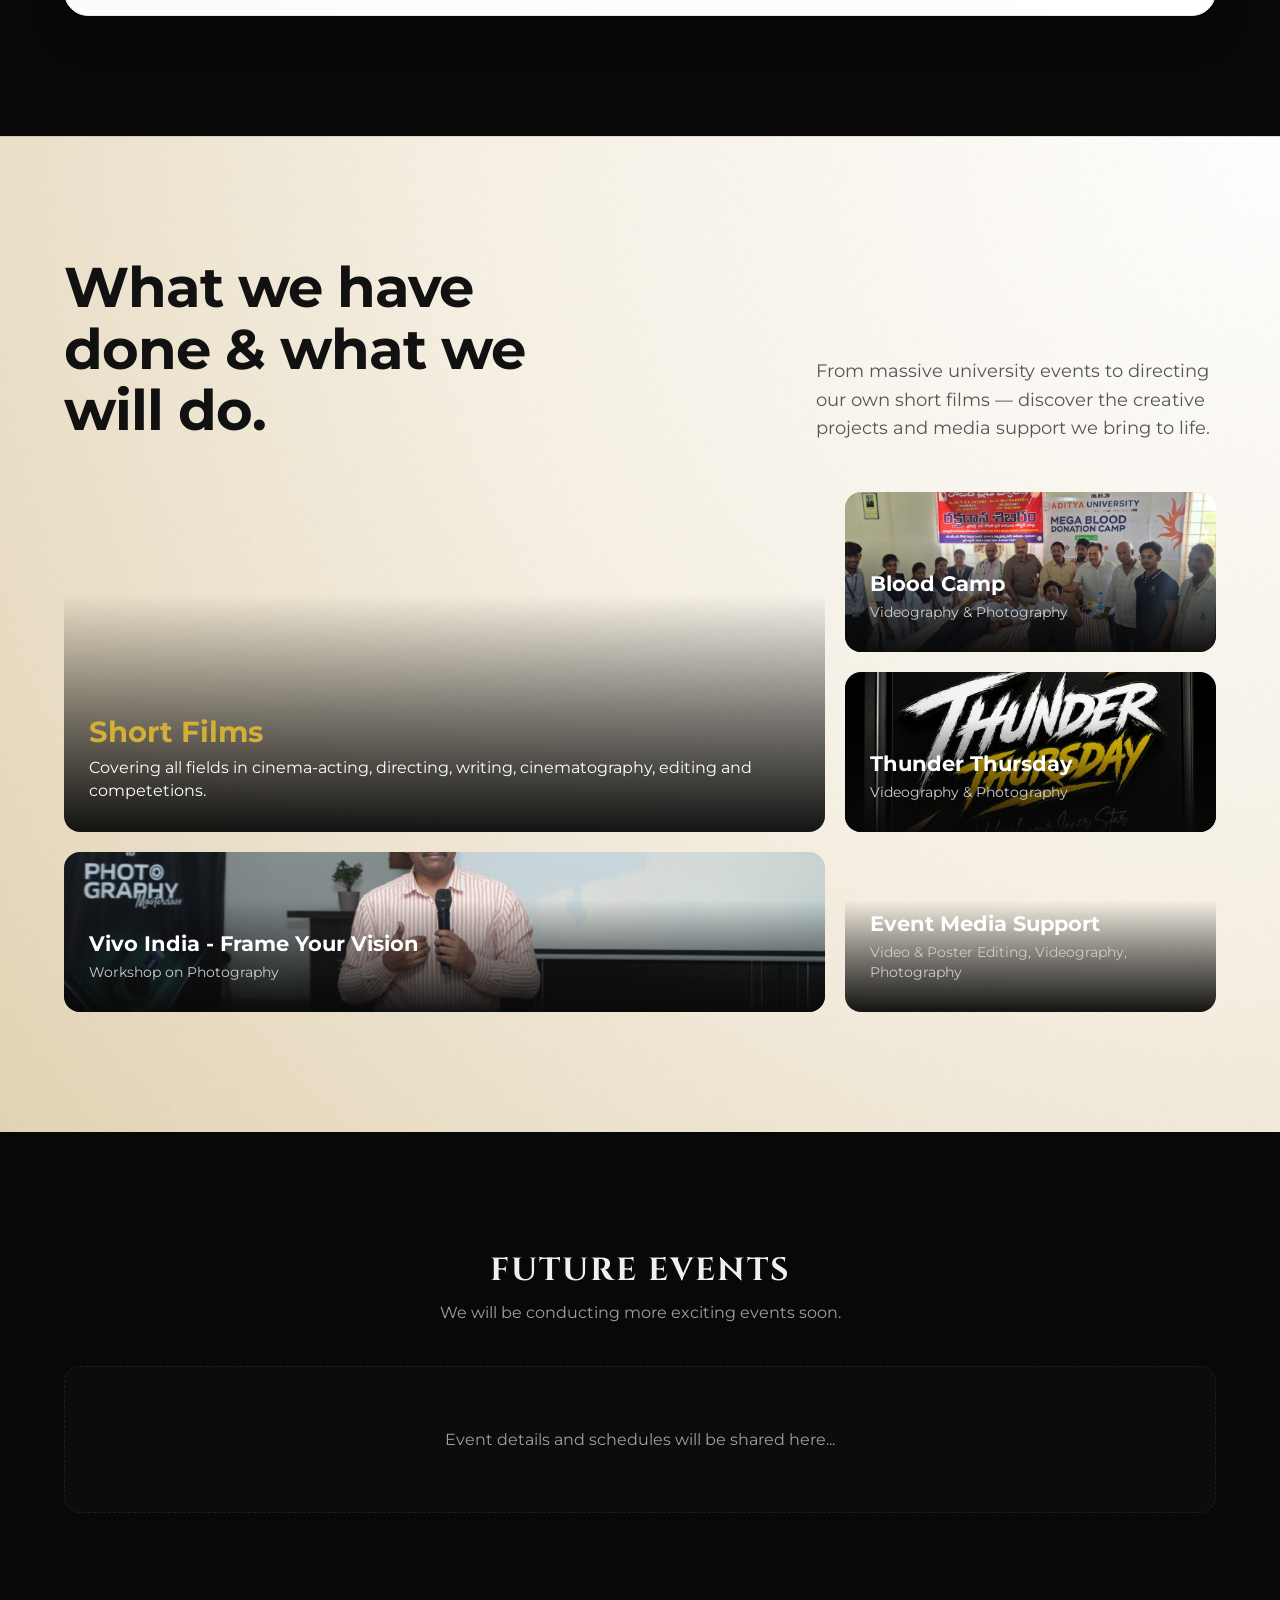
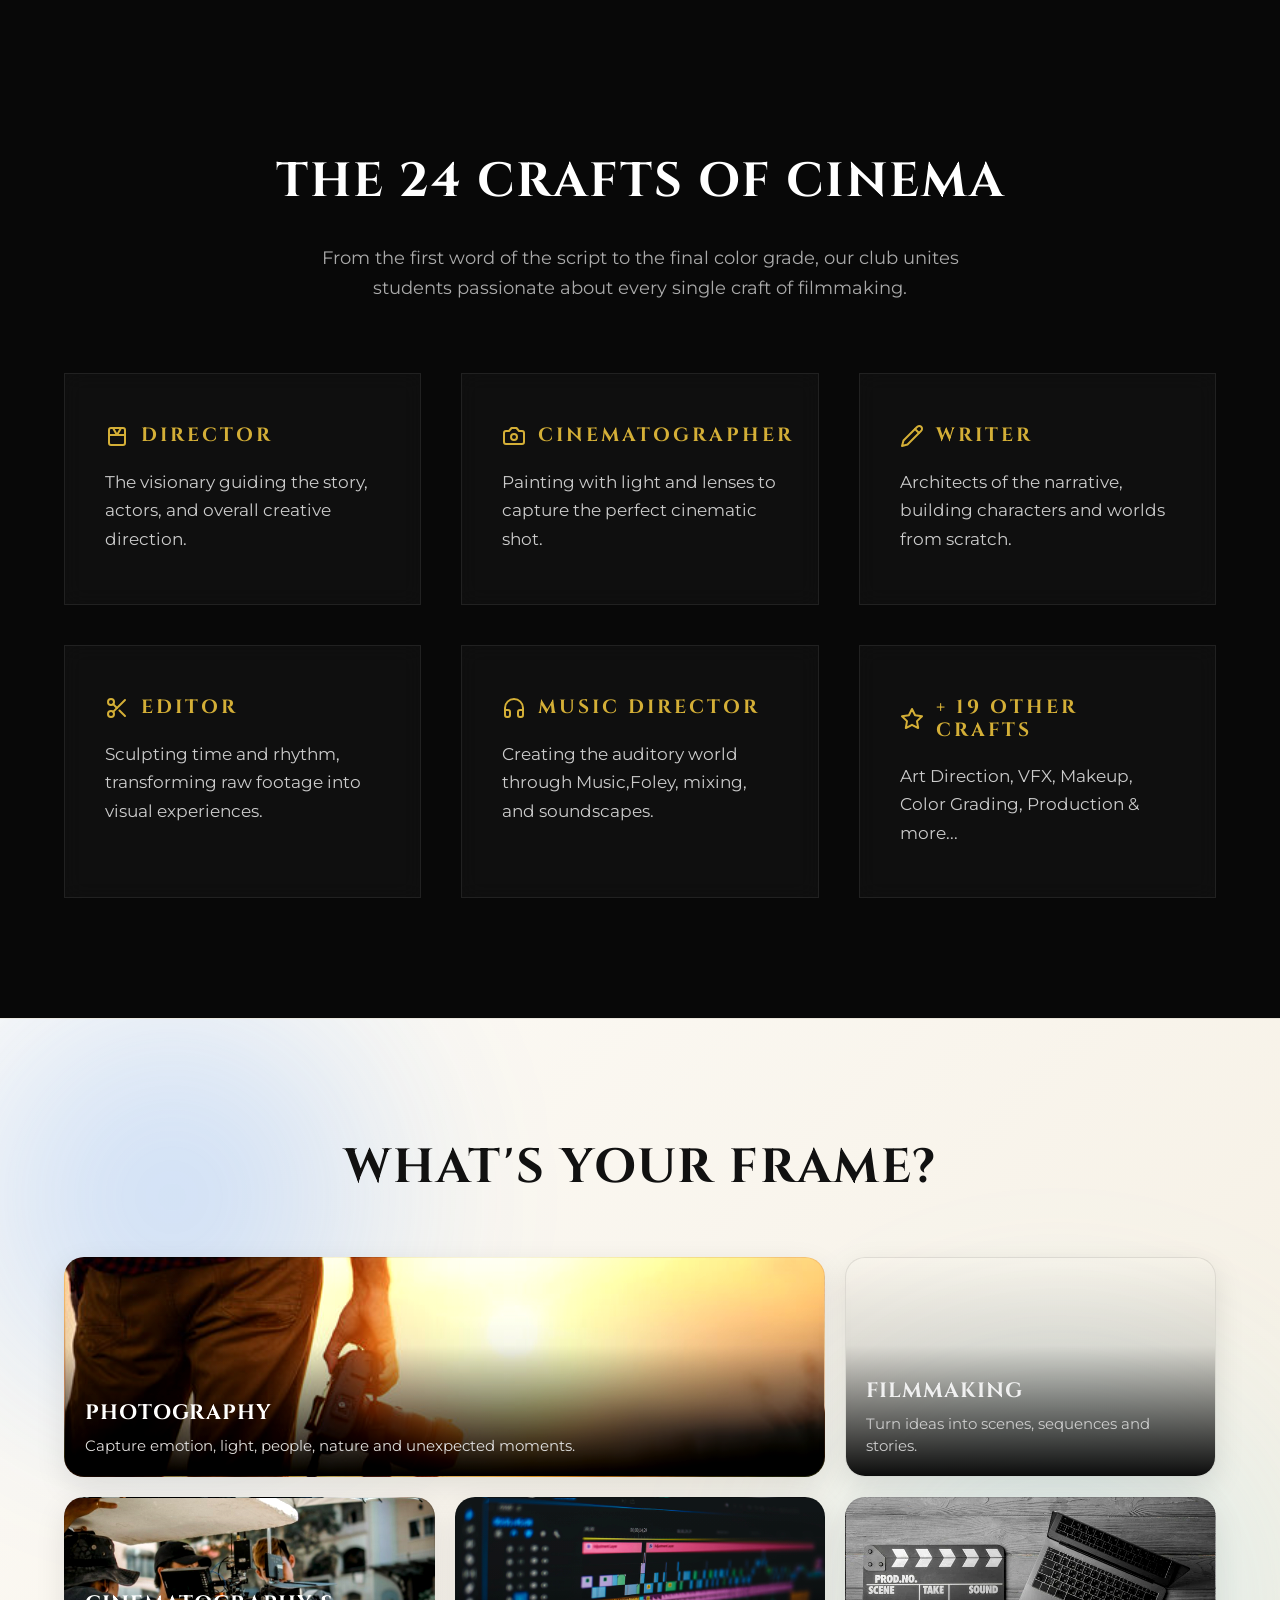
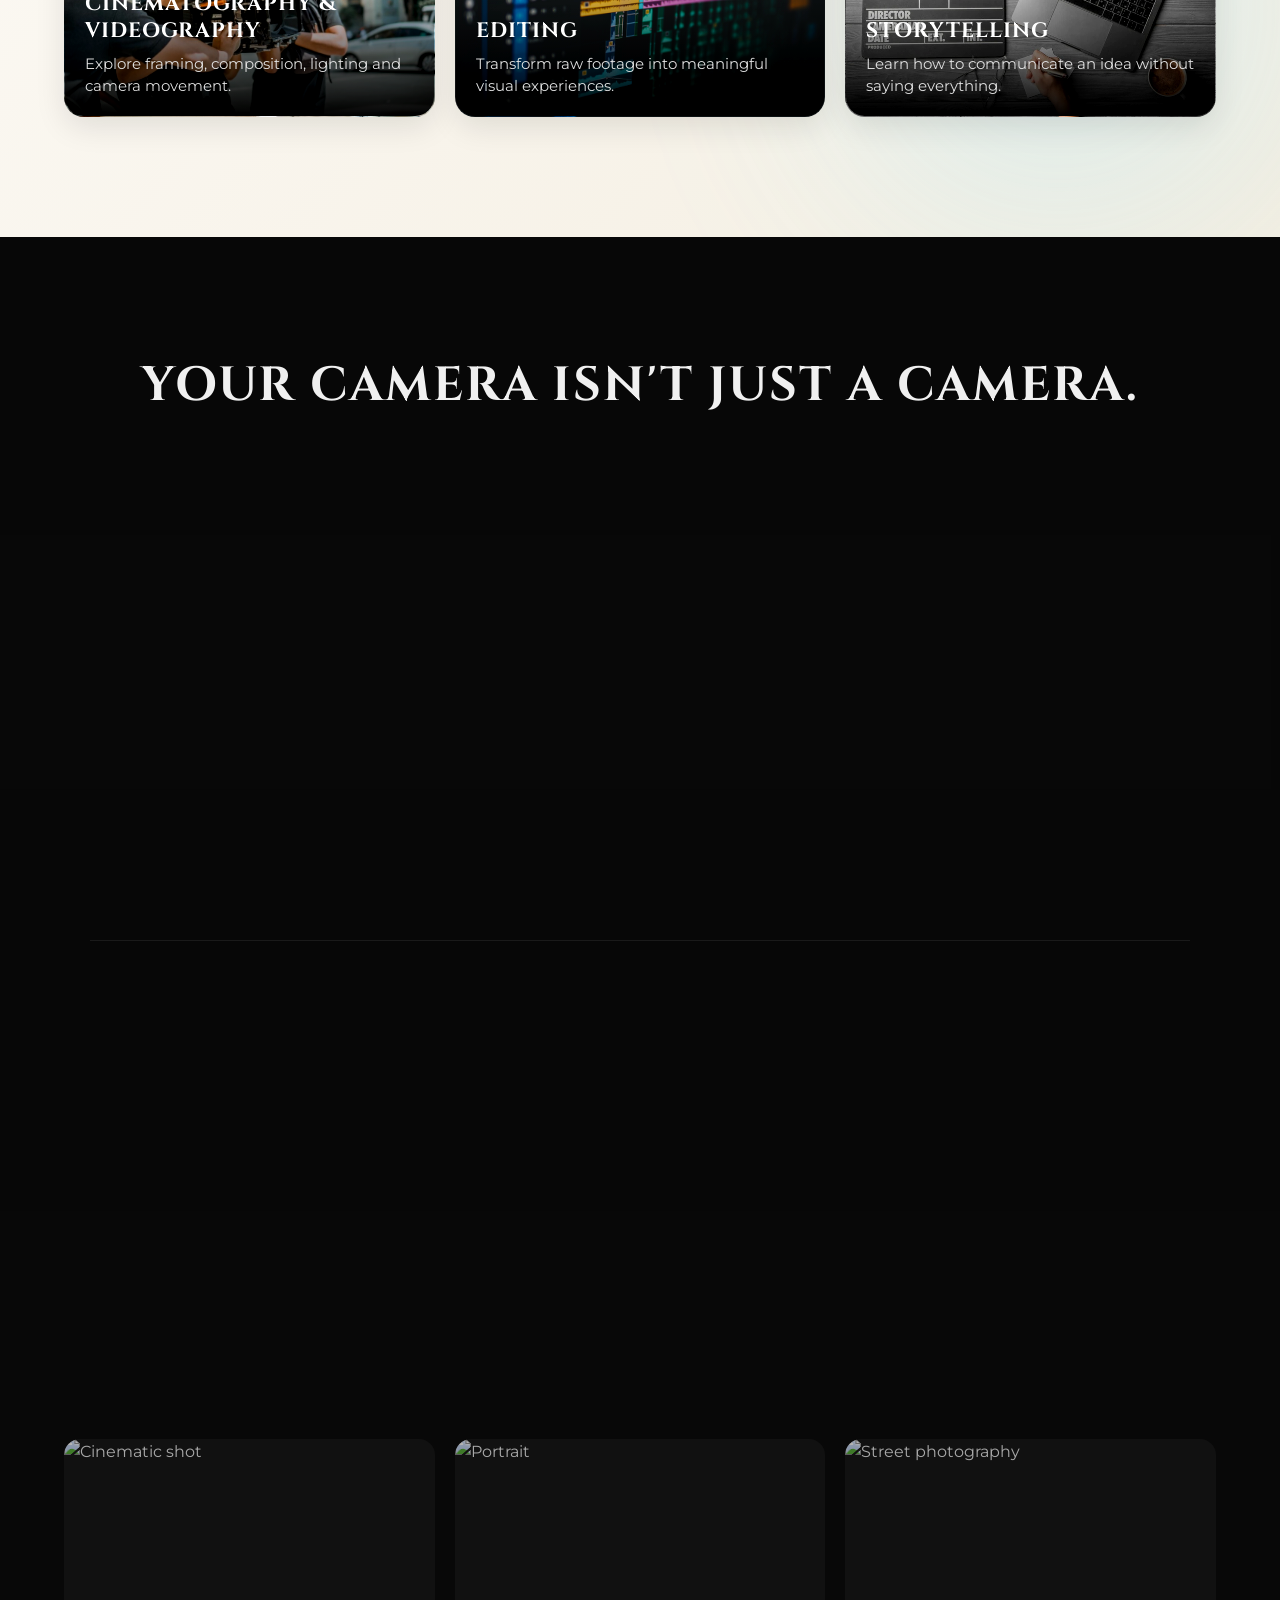
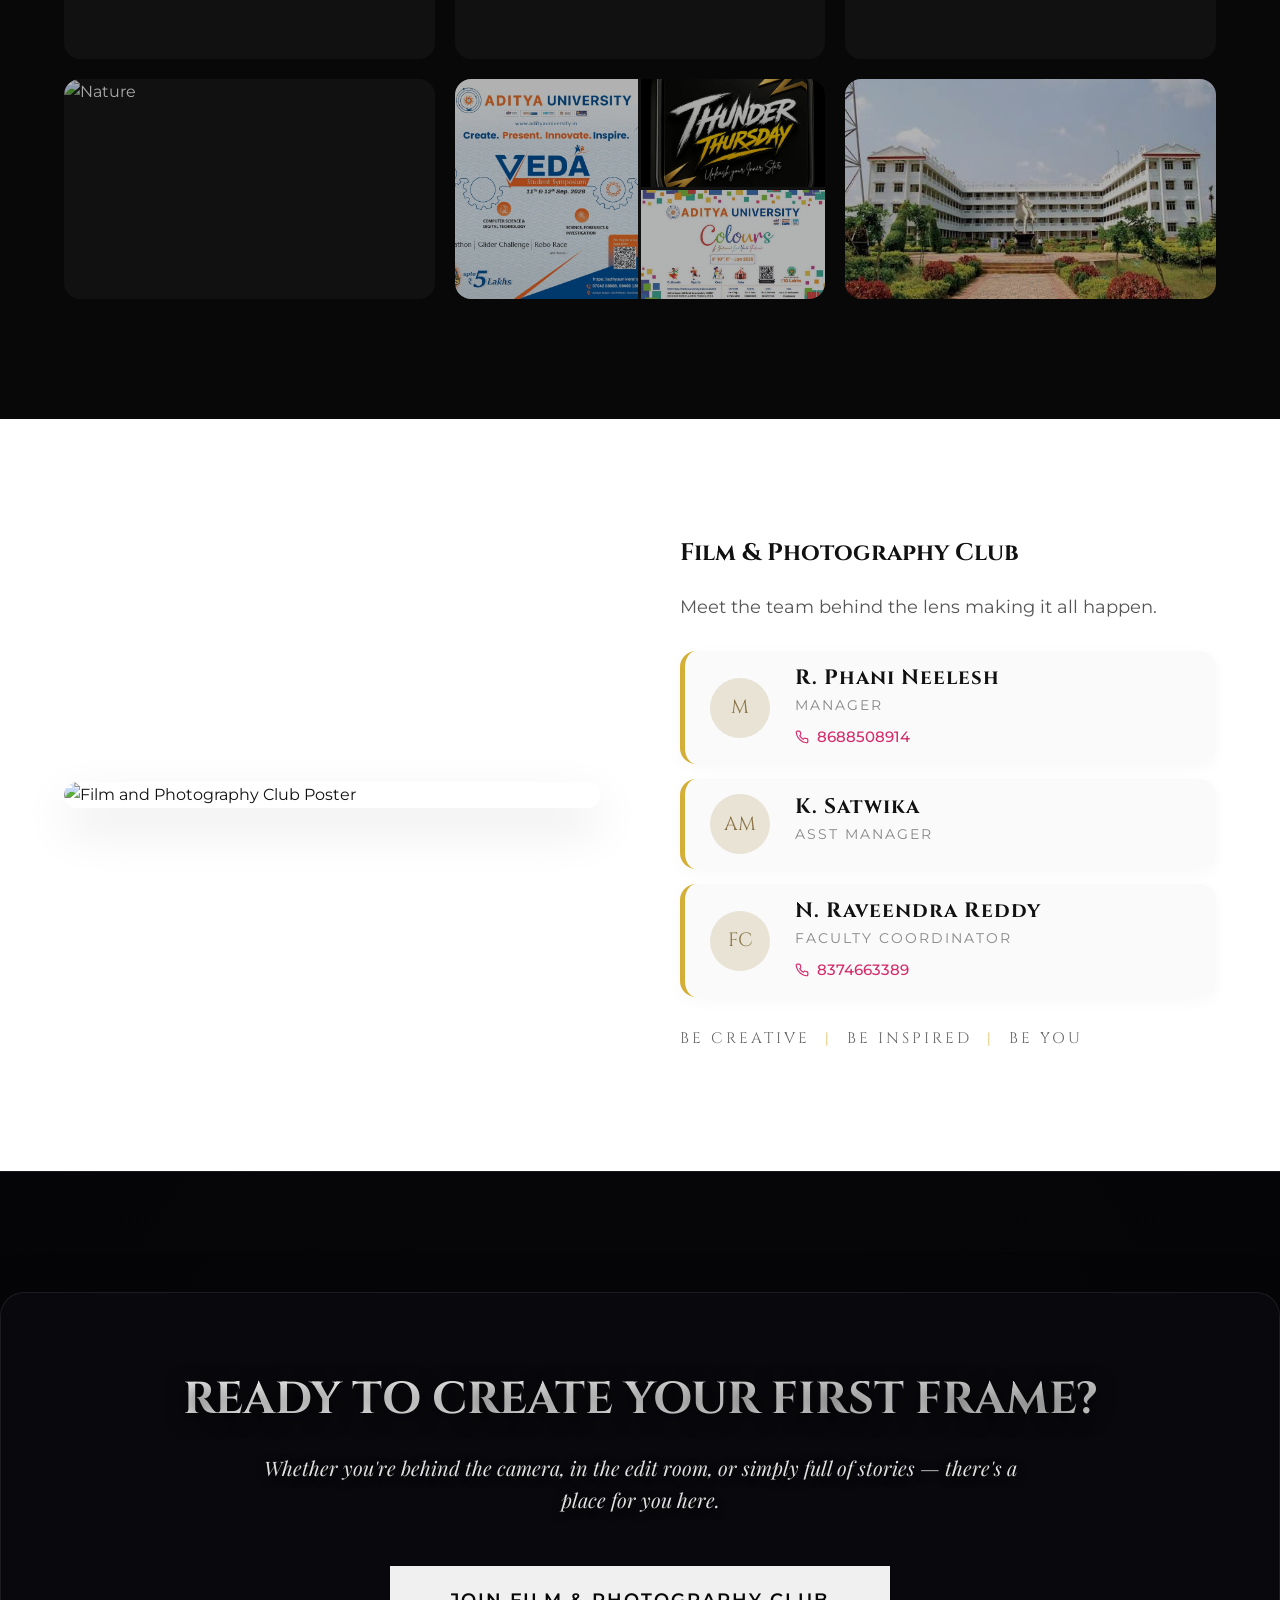
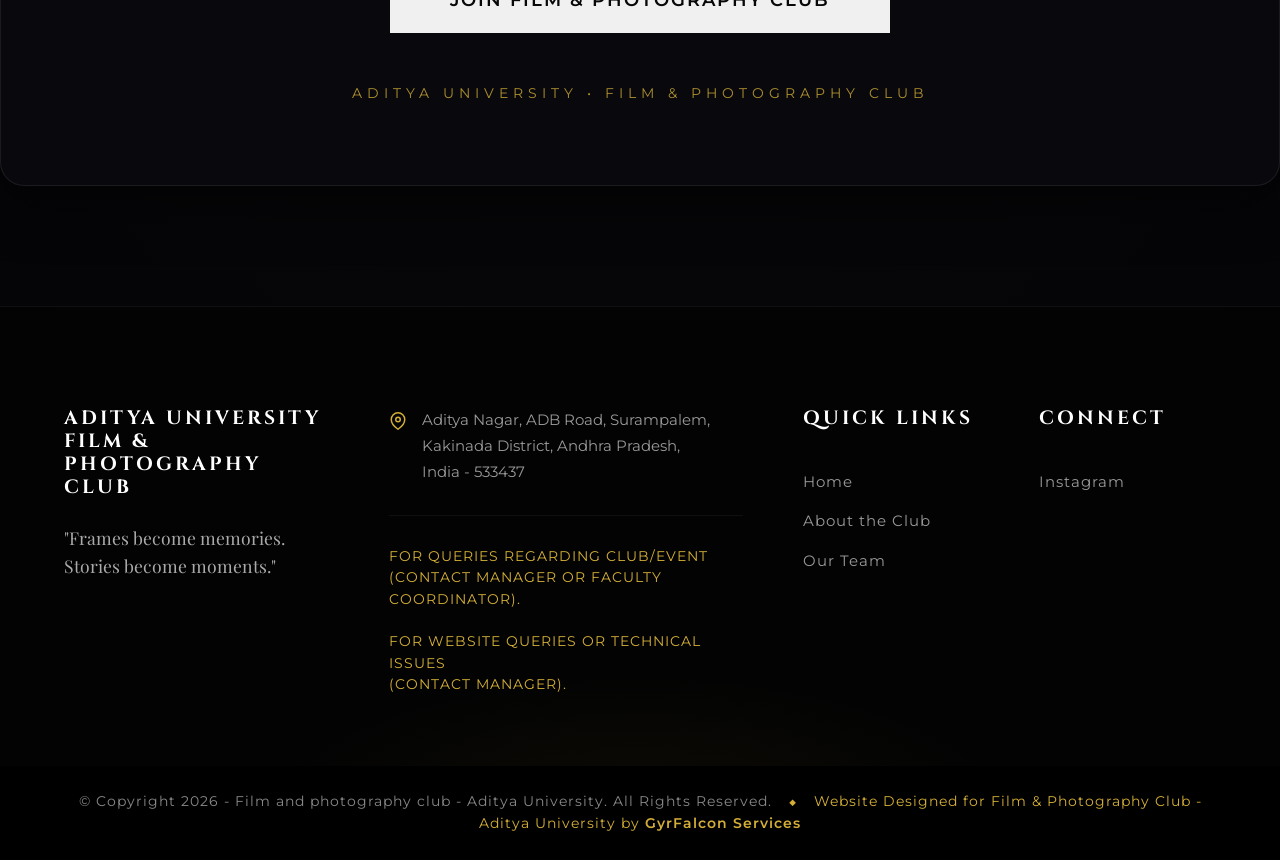
==== commit 89c77e1e: "Update Campus card image" ====
--- a/index.html
+++ b/index.html
@@ -378,7 +378,7 @@
                     <div class="item-overlay"><span>EVENTS</span></div>
                 </div>
                 <div class="gallery-item reveal" data-category="CAMPUS">
-                    <img src="https://images.unsplash.com/photo-1541339907198-e08756dedf3f?ixlib=rb-4.0.3&auto=format&fit=crop&w=800&q=80" alt="Campus" loading="lazy">
+                    <img src="assets/images/campus.png" alt="Campus" loading="lazy">
                     <div class="item-overlay"><span>CAMPUS</span></div>
                 </div>
             </div>
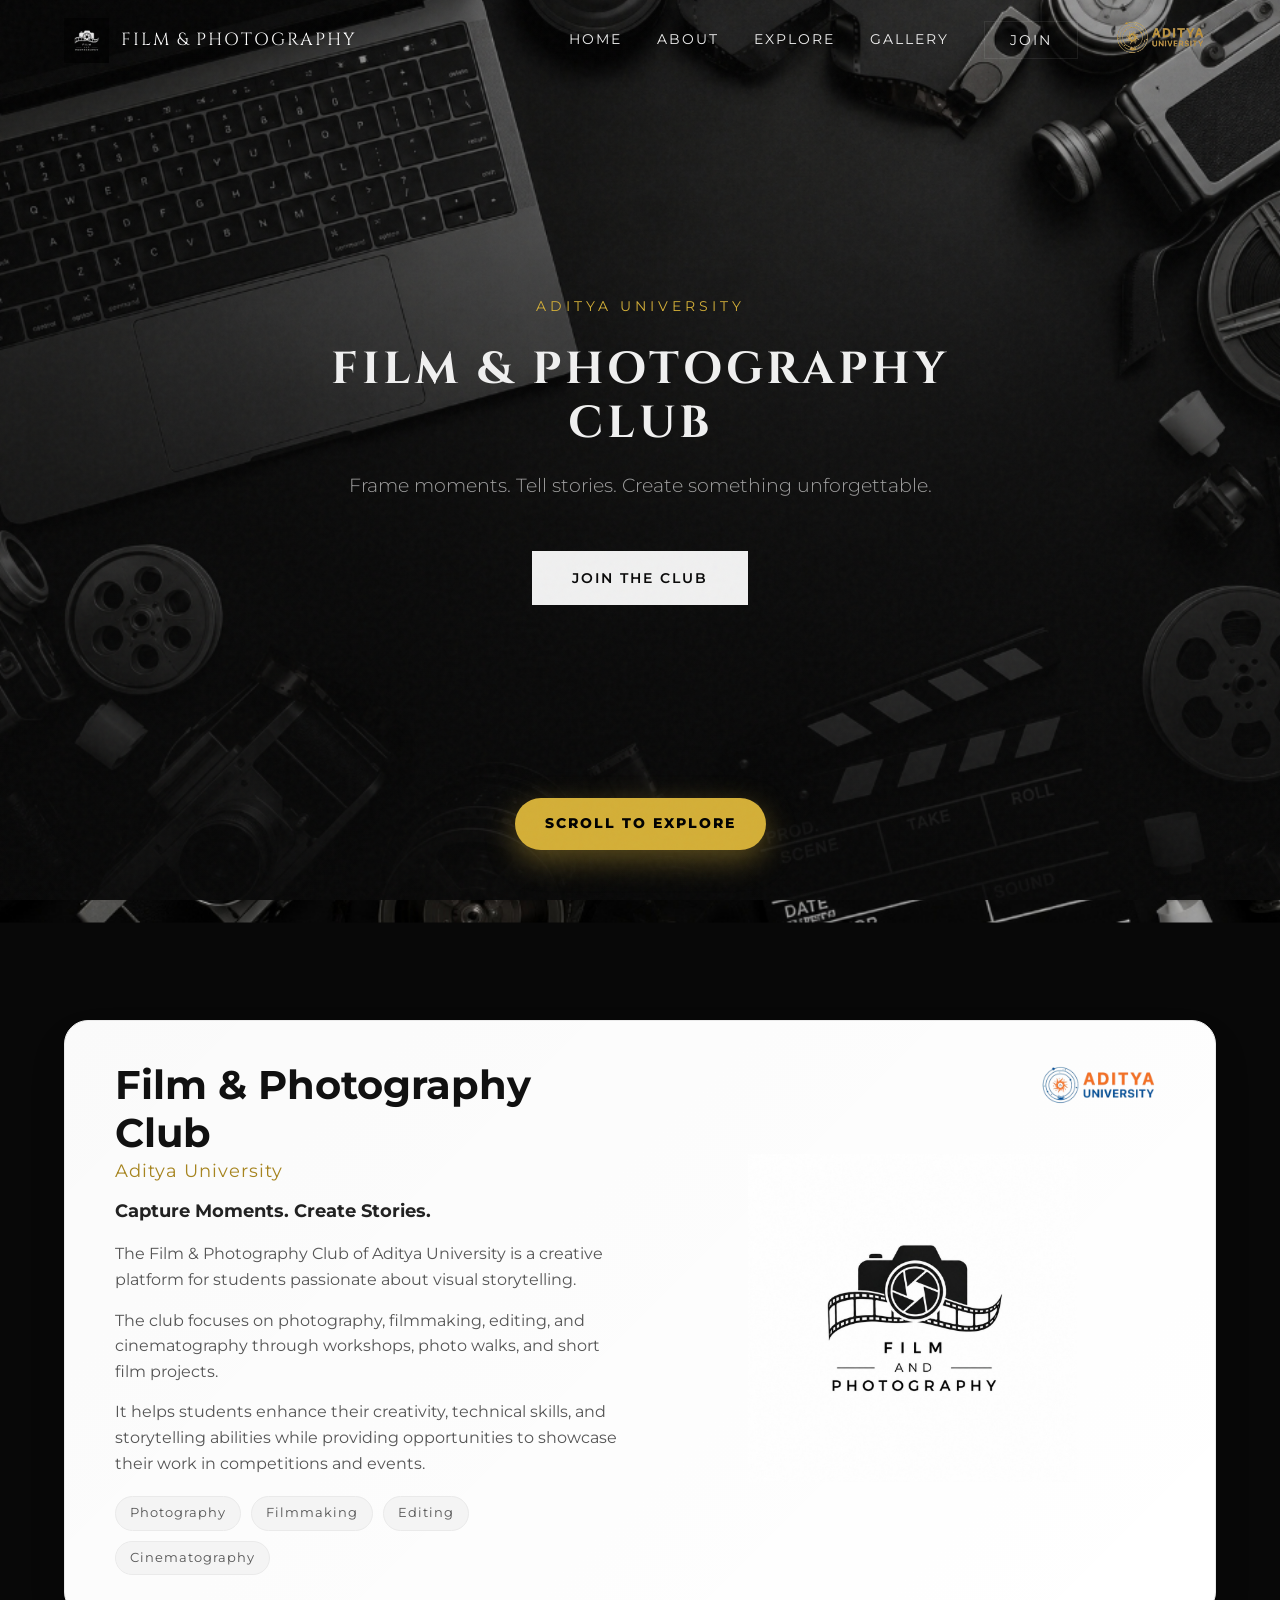
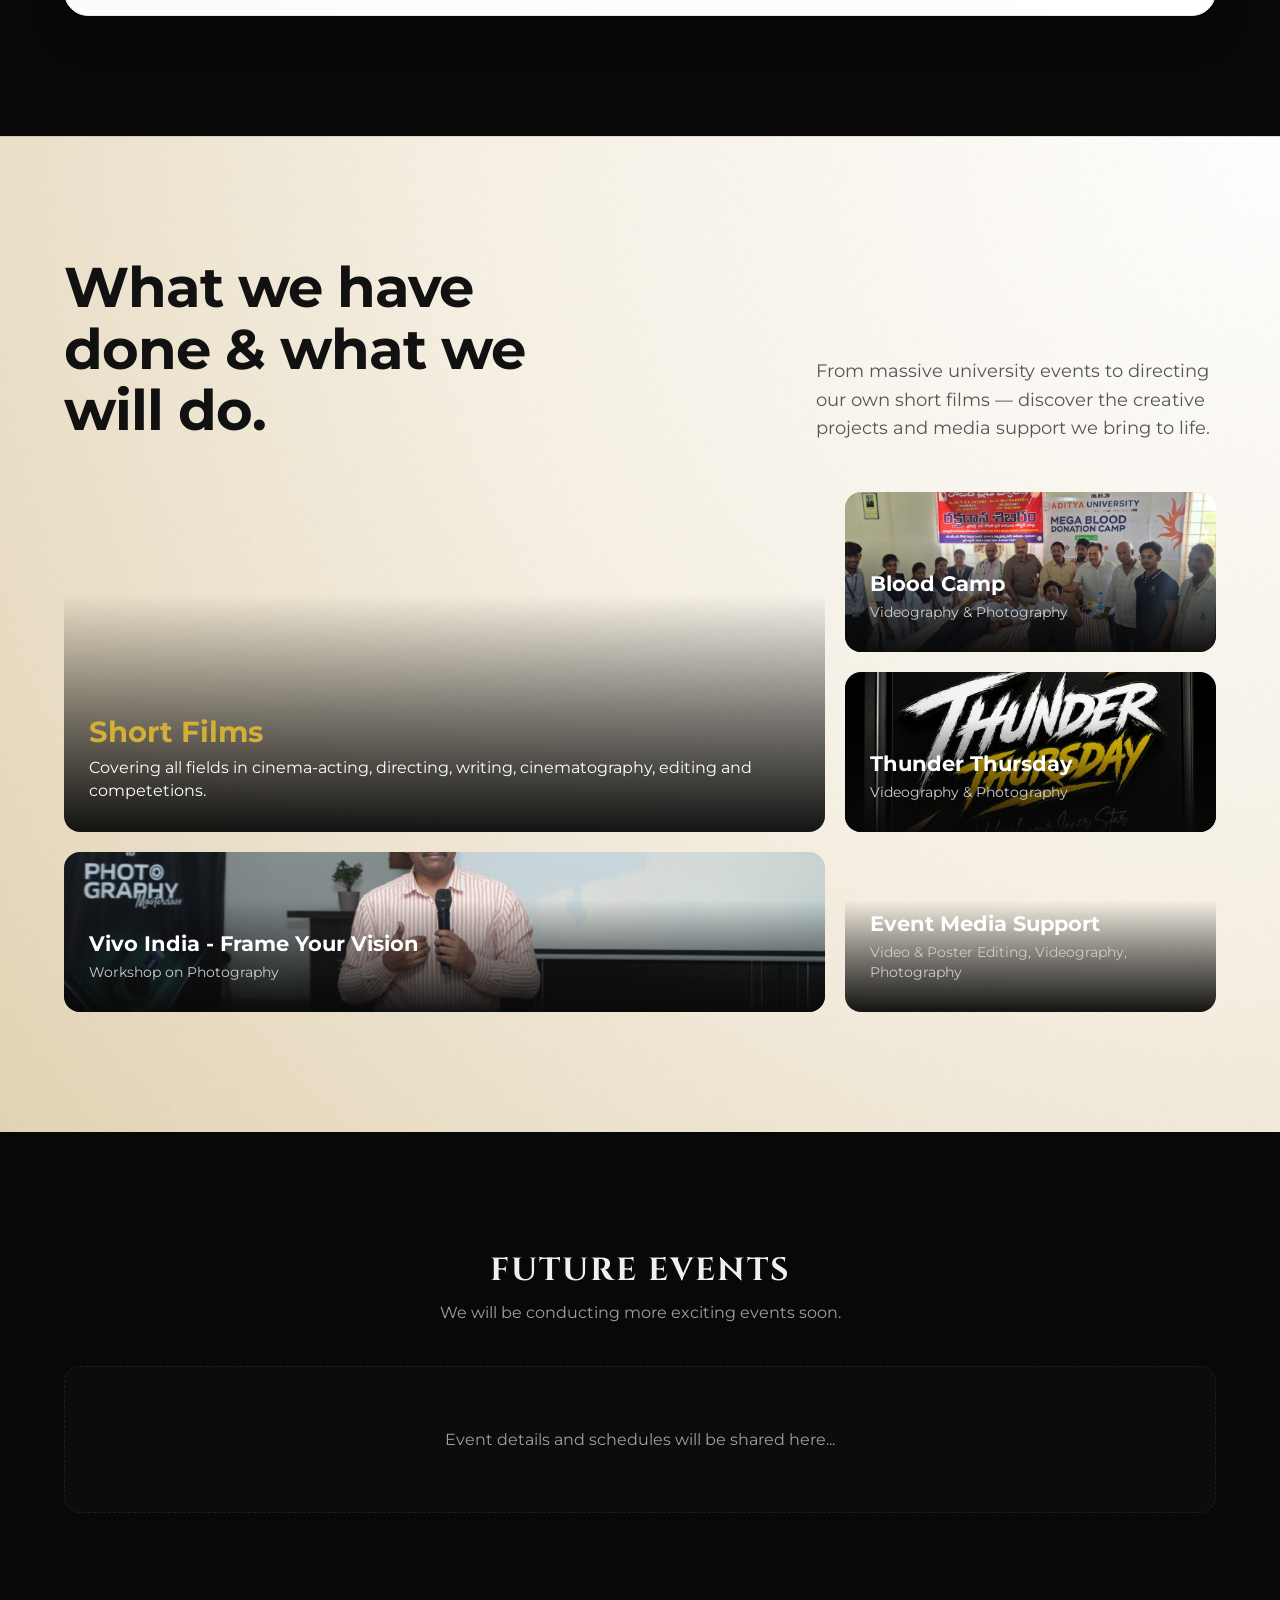
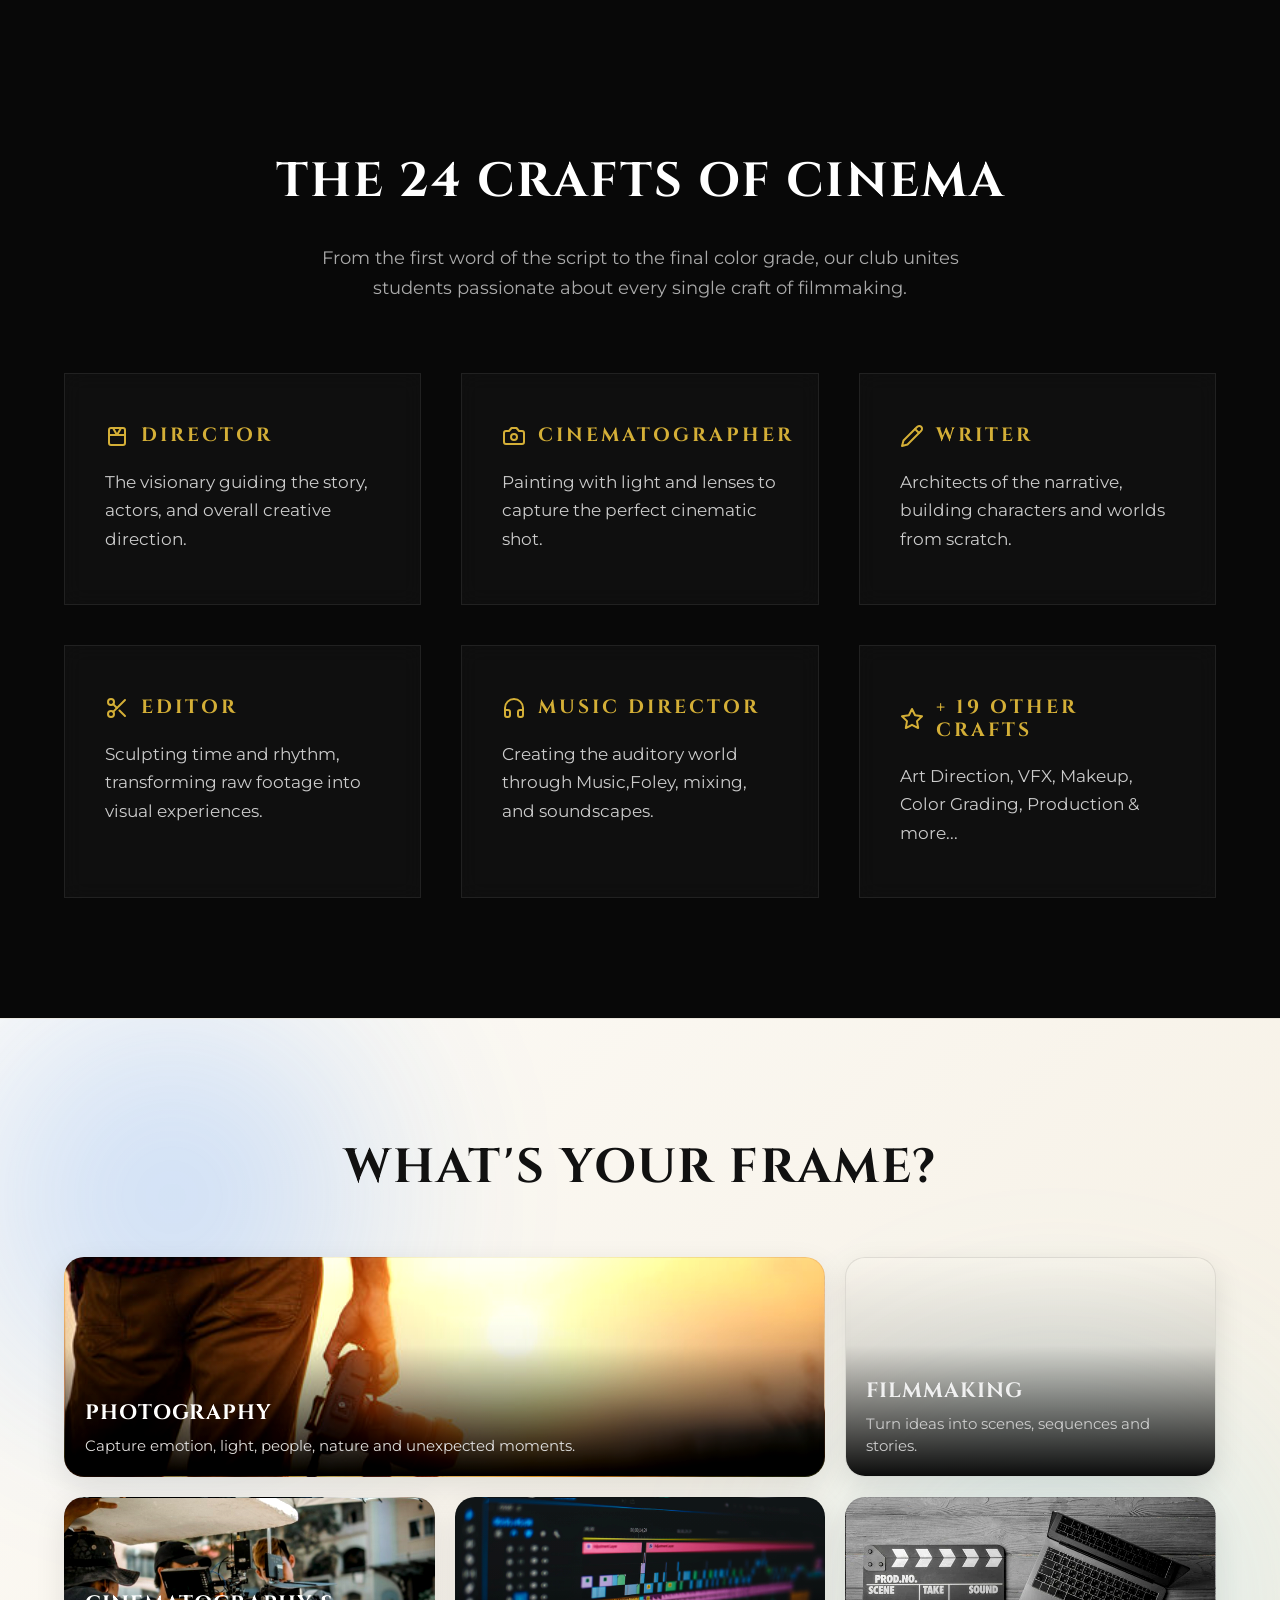
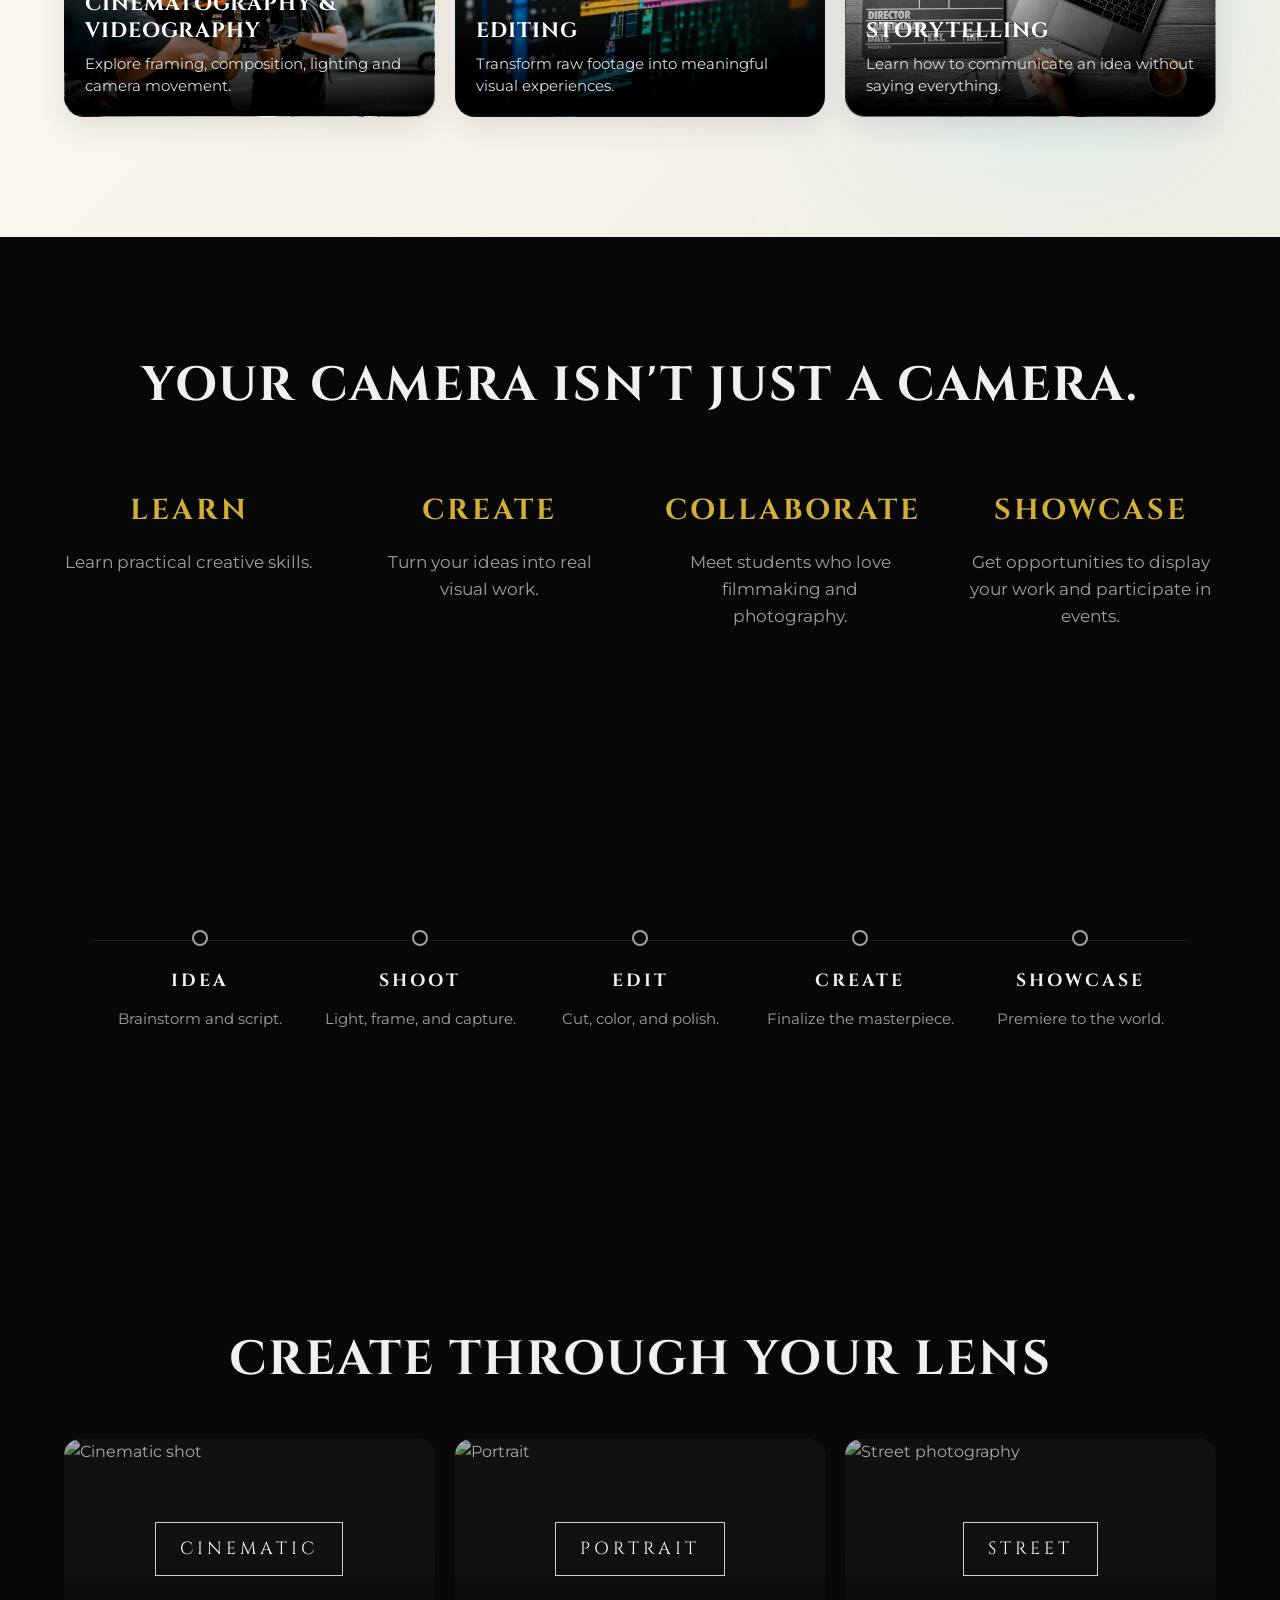
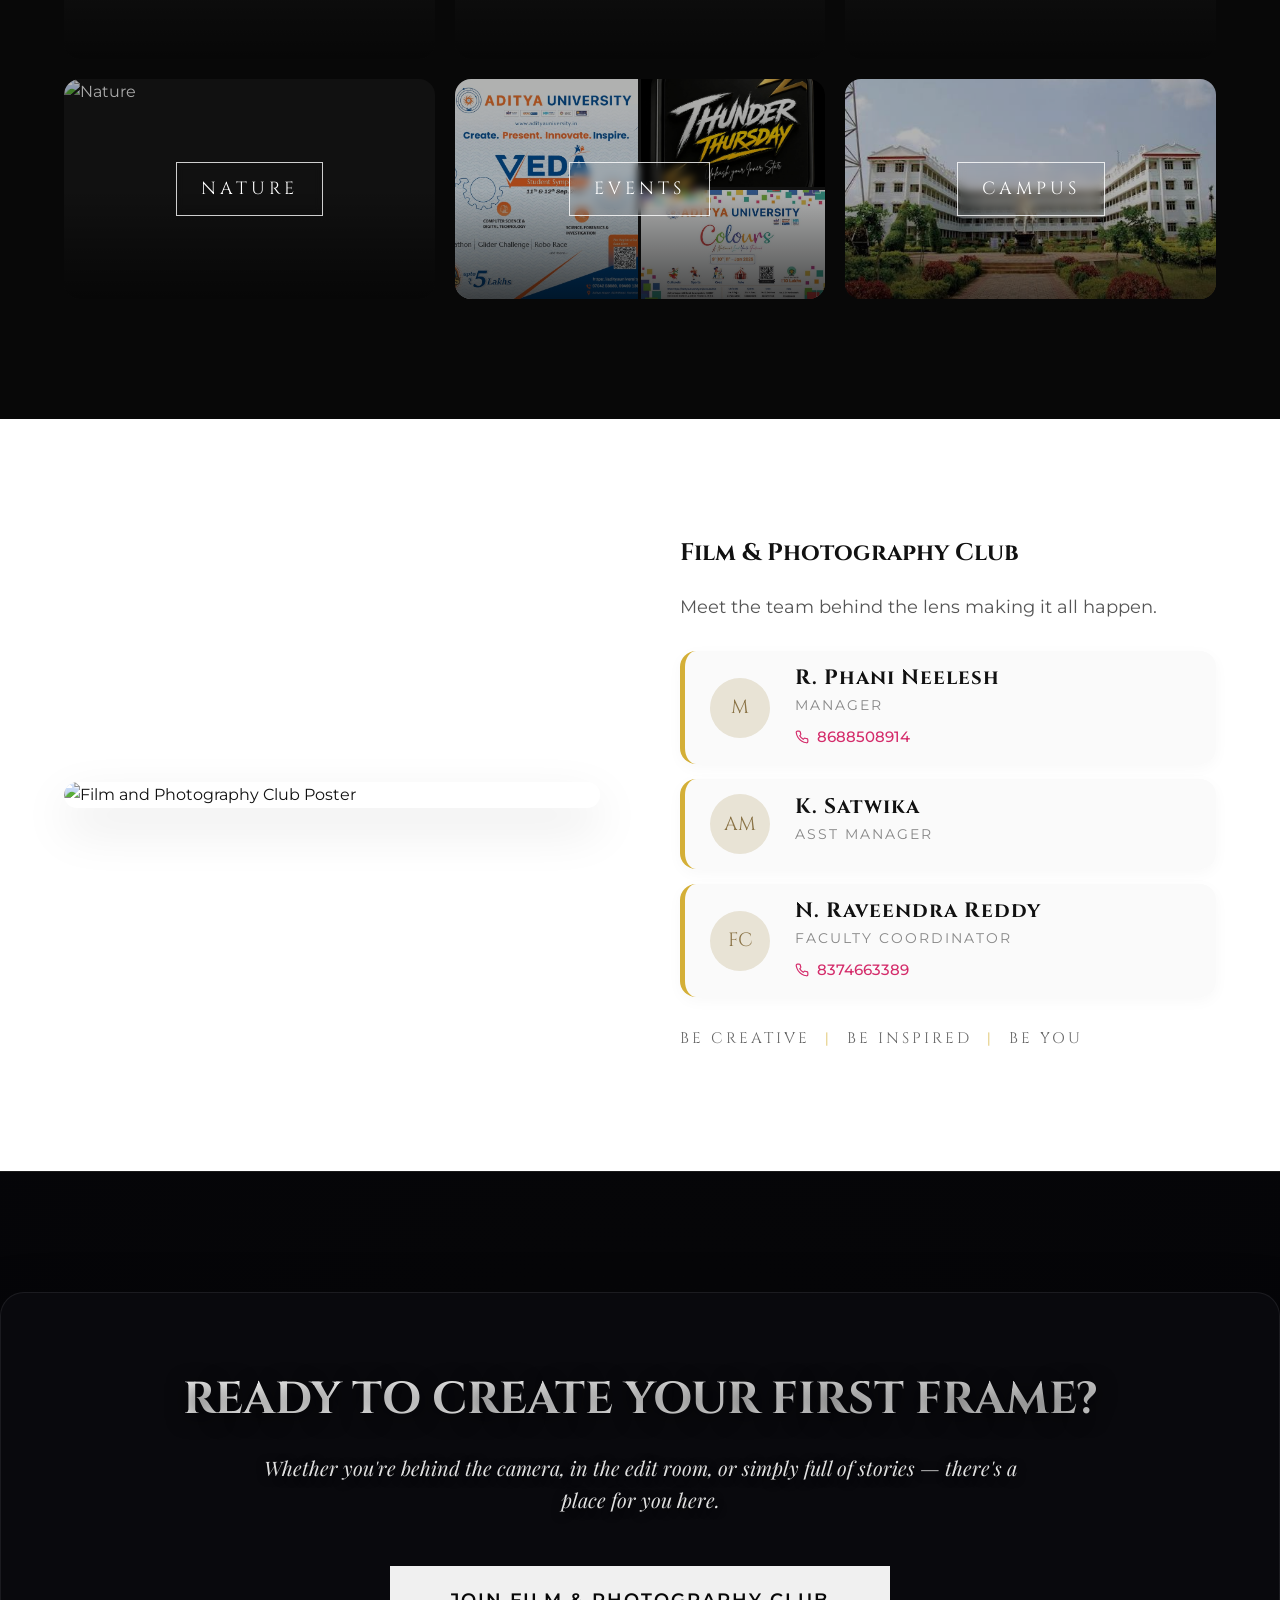
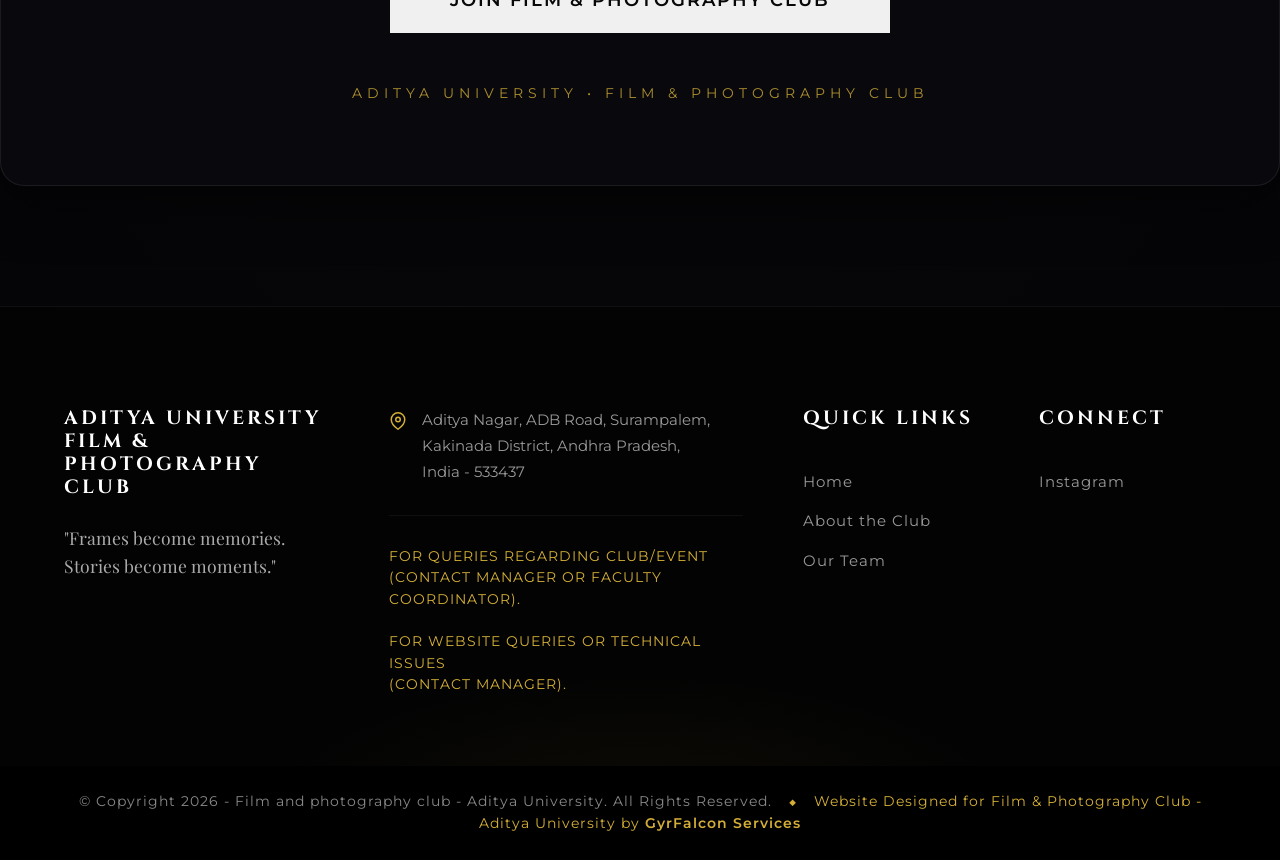
==== commit cf42cb7a: "Make gallery labels permanently visible without hovering" ====
--- a/index.html
+++ b/index.html
@@ -5,7 +5,7 @@
     <meta name="viewport" content="width=device-width, initial-scale=1.0">
     <title>Film & Photography Club | Aditya University</title>
     <!-- Custom CSS -->
-    <link rel="stylesheet" href="style.css?v=2.2">
+    <link rel="stylesheet" href="style.css?v=2.3">
     <link rel="preconnect" href="https://fonts.googleapis.com">
     <link rel="preconnect" href="https://fonts.gstatic.com" crossorigin>
     <link href="https://fonts.googleapis.com/css2?family=Cinzel:wght@400;700&family=Montserrat:wght@300;400;600&family=Playfair+Display:ital,wght@0,400;0,700;1,400&display=swap" rel="stylesheet">
--- a/style.css
+++ b/style.css
@@ -949,12 +949,8 @@
     display: flex;
     justify-content: center;
     align-items: center;
-    opacity: 0;
+    opacity: 1; /* ALWAYS VISIBLE */
     transition: opacity 0.4s ease;
-}
-
-.gallery-item:hover .item-overlay {
-    opacity: 1;
 }
 
 .item-overlay span {
@@ -964,14 +960,14 @@
     font-size: 1.1rem;
     border: 1px solid rgba(255,255,255,0.8);
     padding: 12px 24px;
-    transform: scale(0.9);
+    transform: scale(1); /* ALWAYS FULL SIZE */
     transition: transform 0.4s ease;
     backdrop-filter: blur(4px);
     -webkit-backdrop-filter: blur(4px);
 }
 
 .gallery-item:hover .item-overlay span {
-    transform: scale(1);
+    background: rgba(255,255,255,0.1); /* Slight highlight on hover */
 }
 
 /* GEAR BACKGROUND WRAPPER */
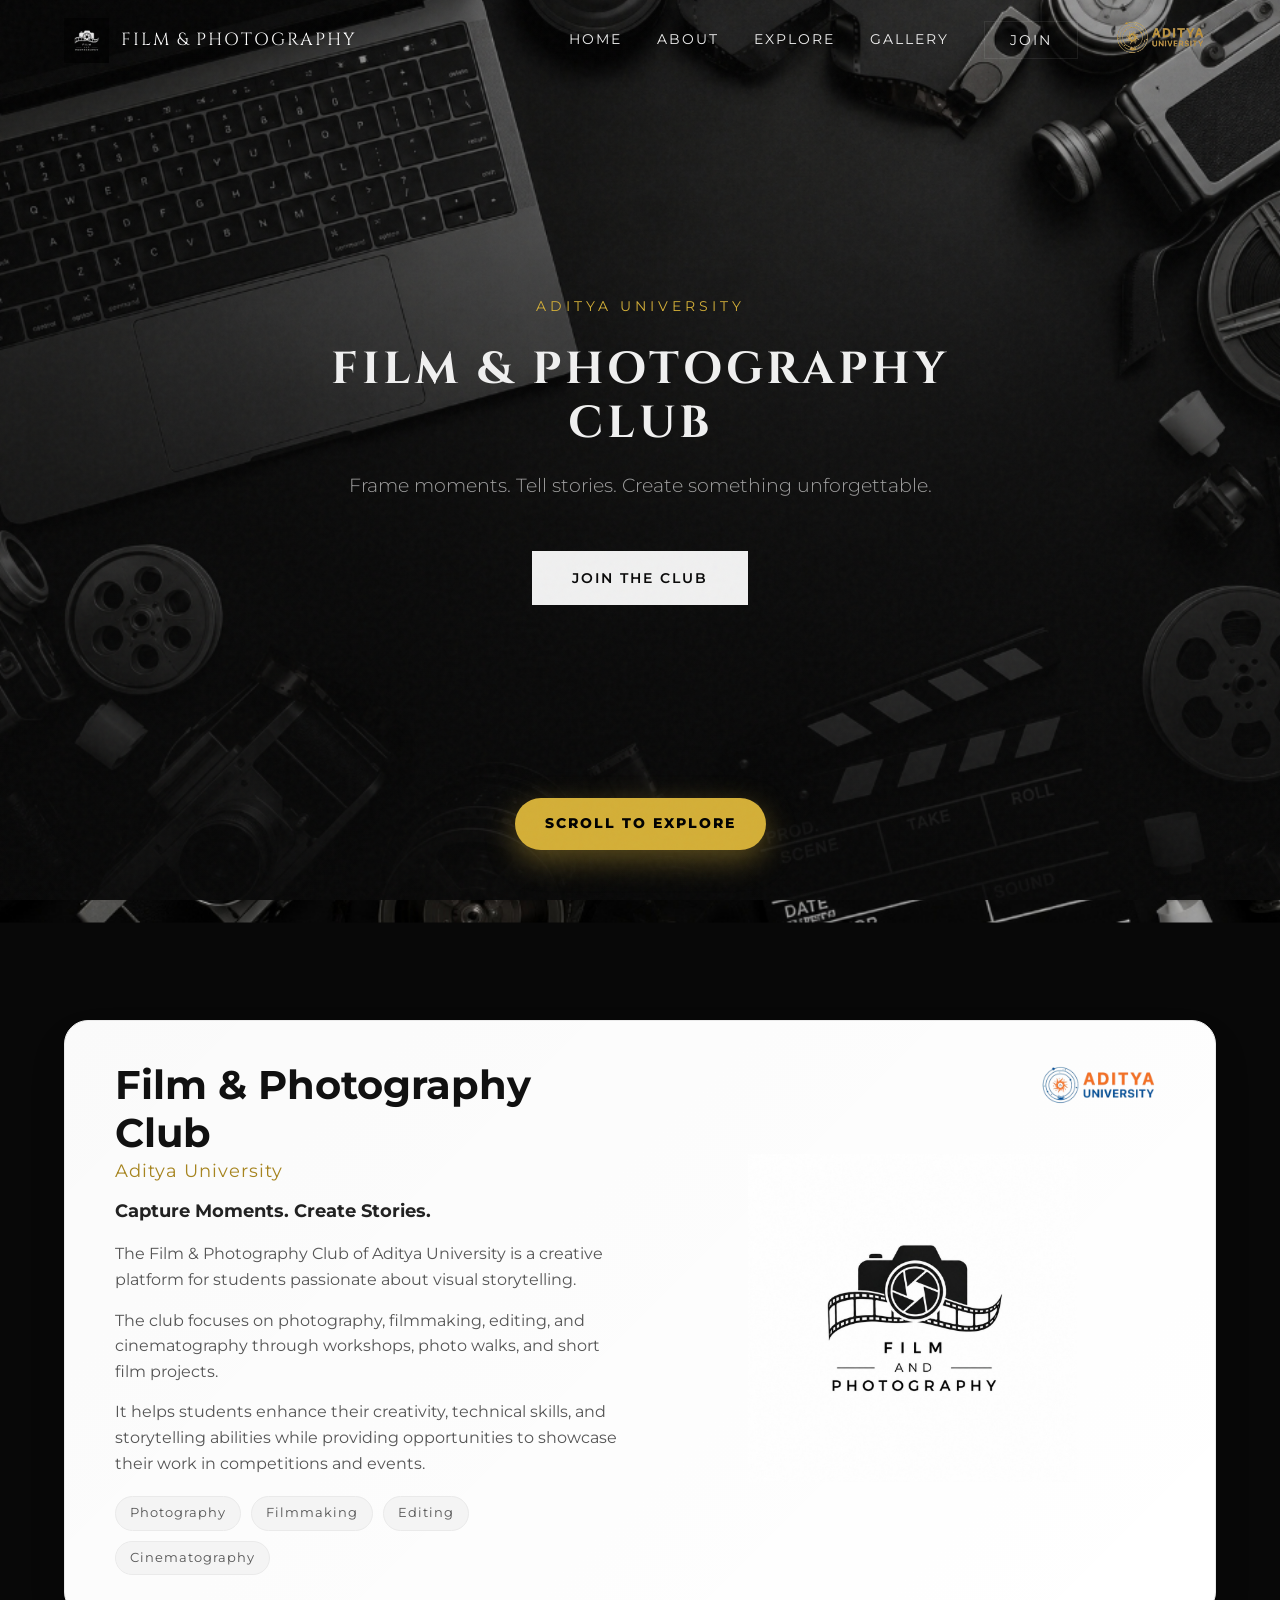
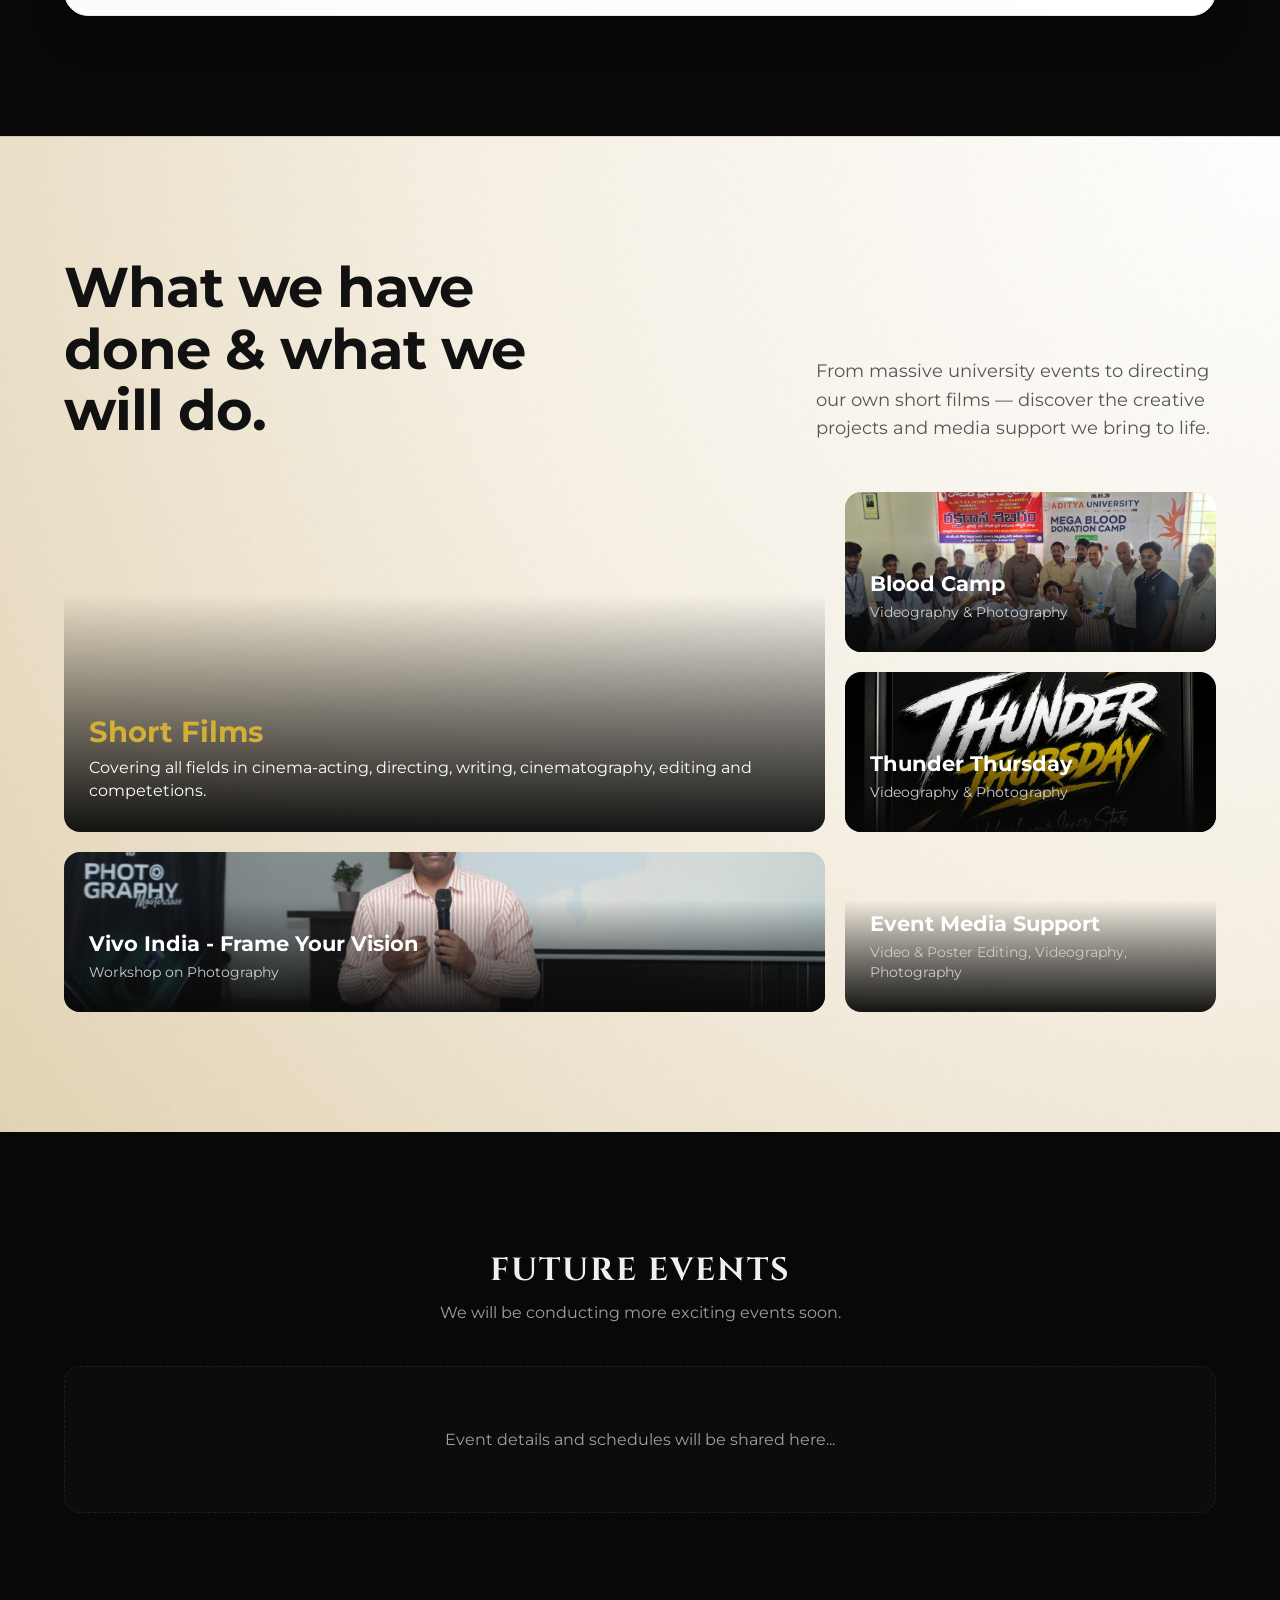
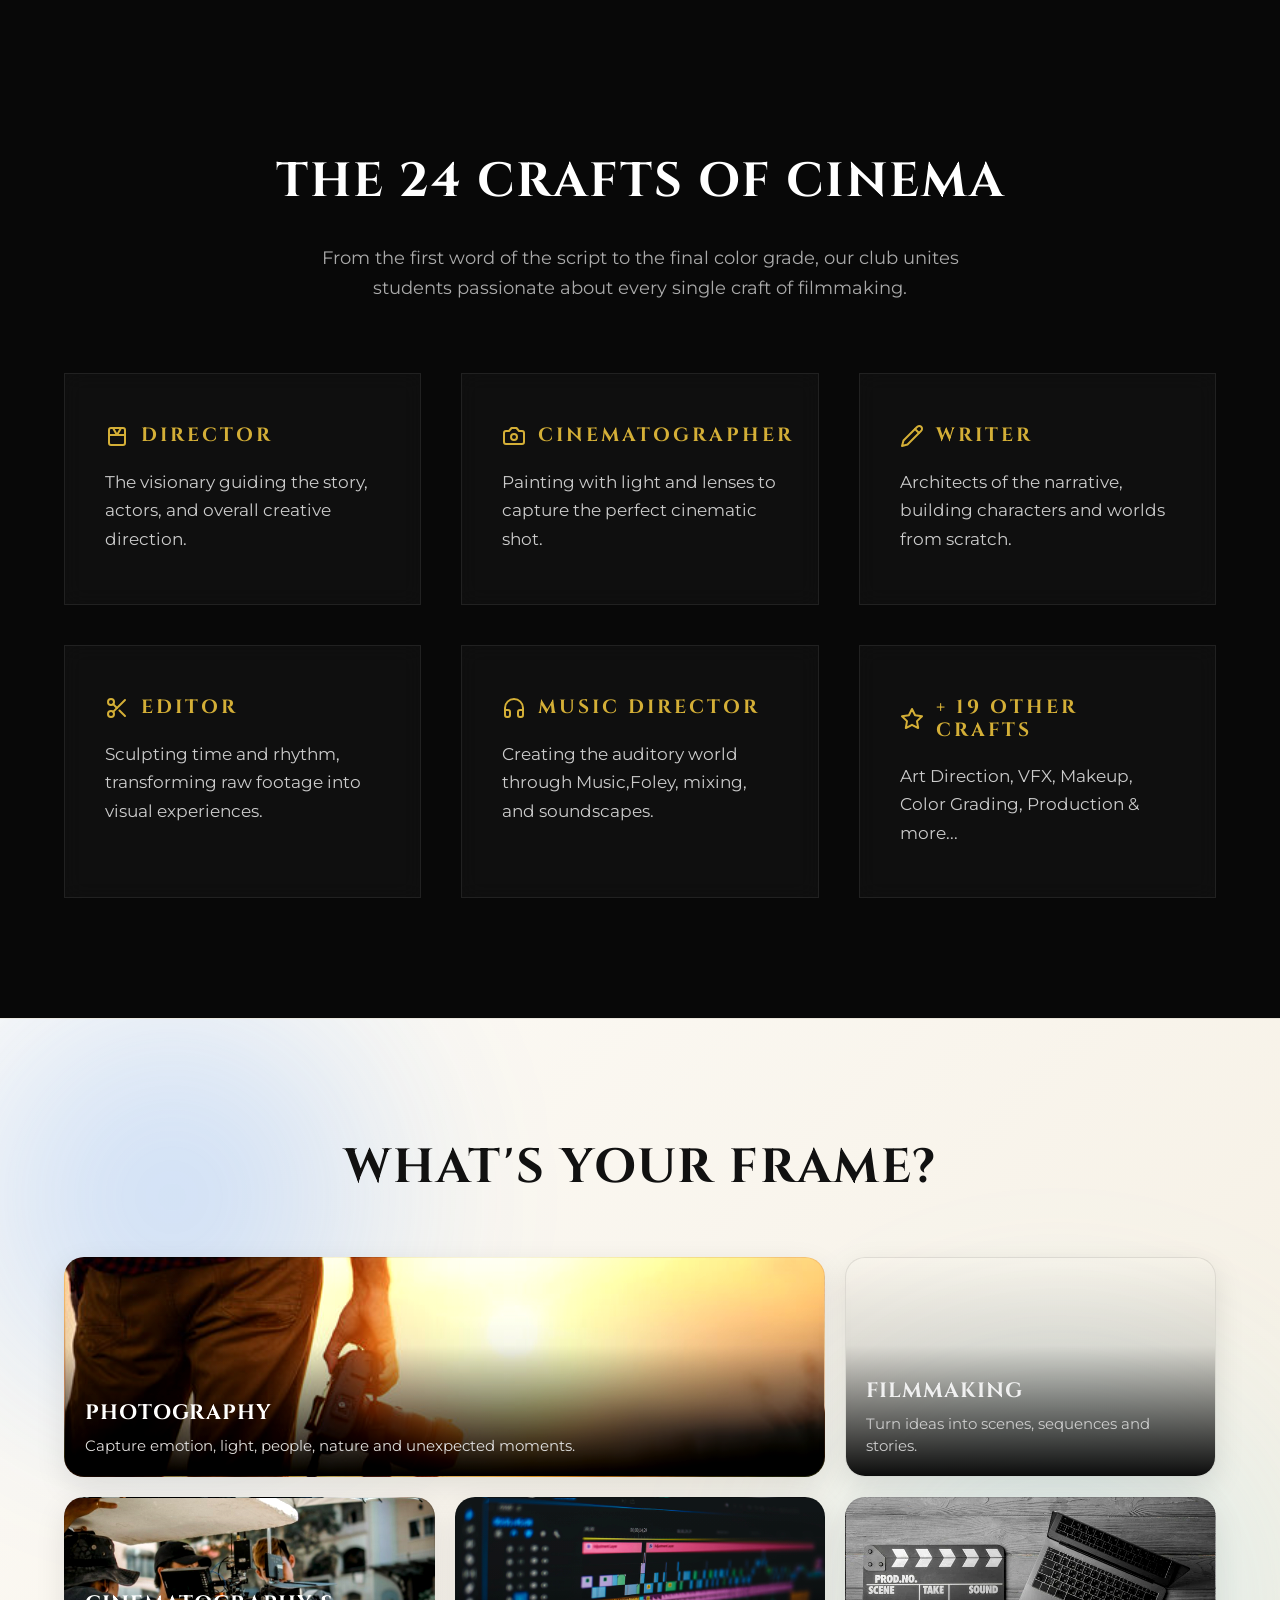
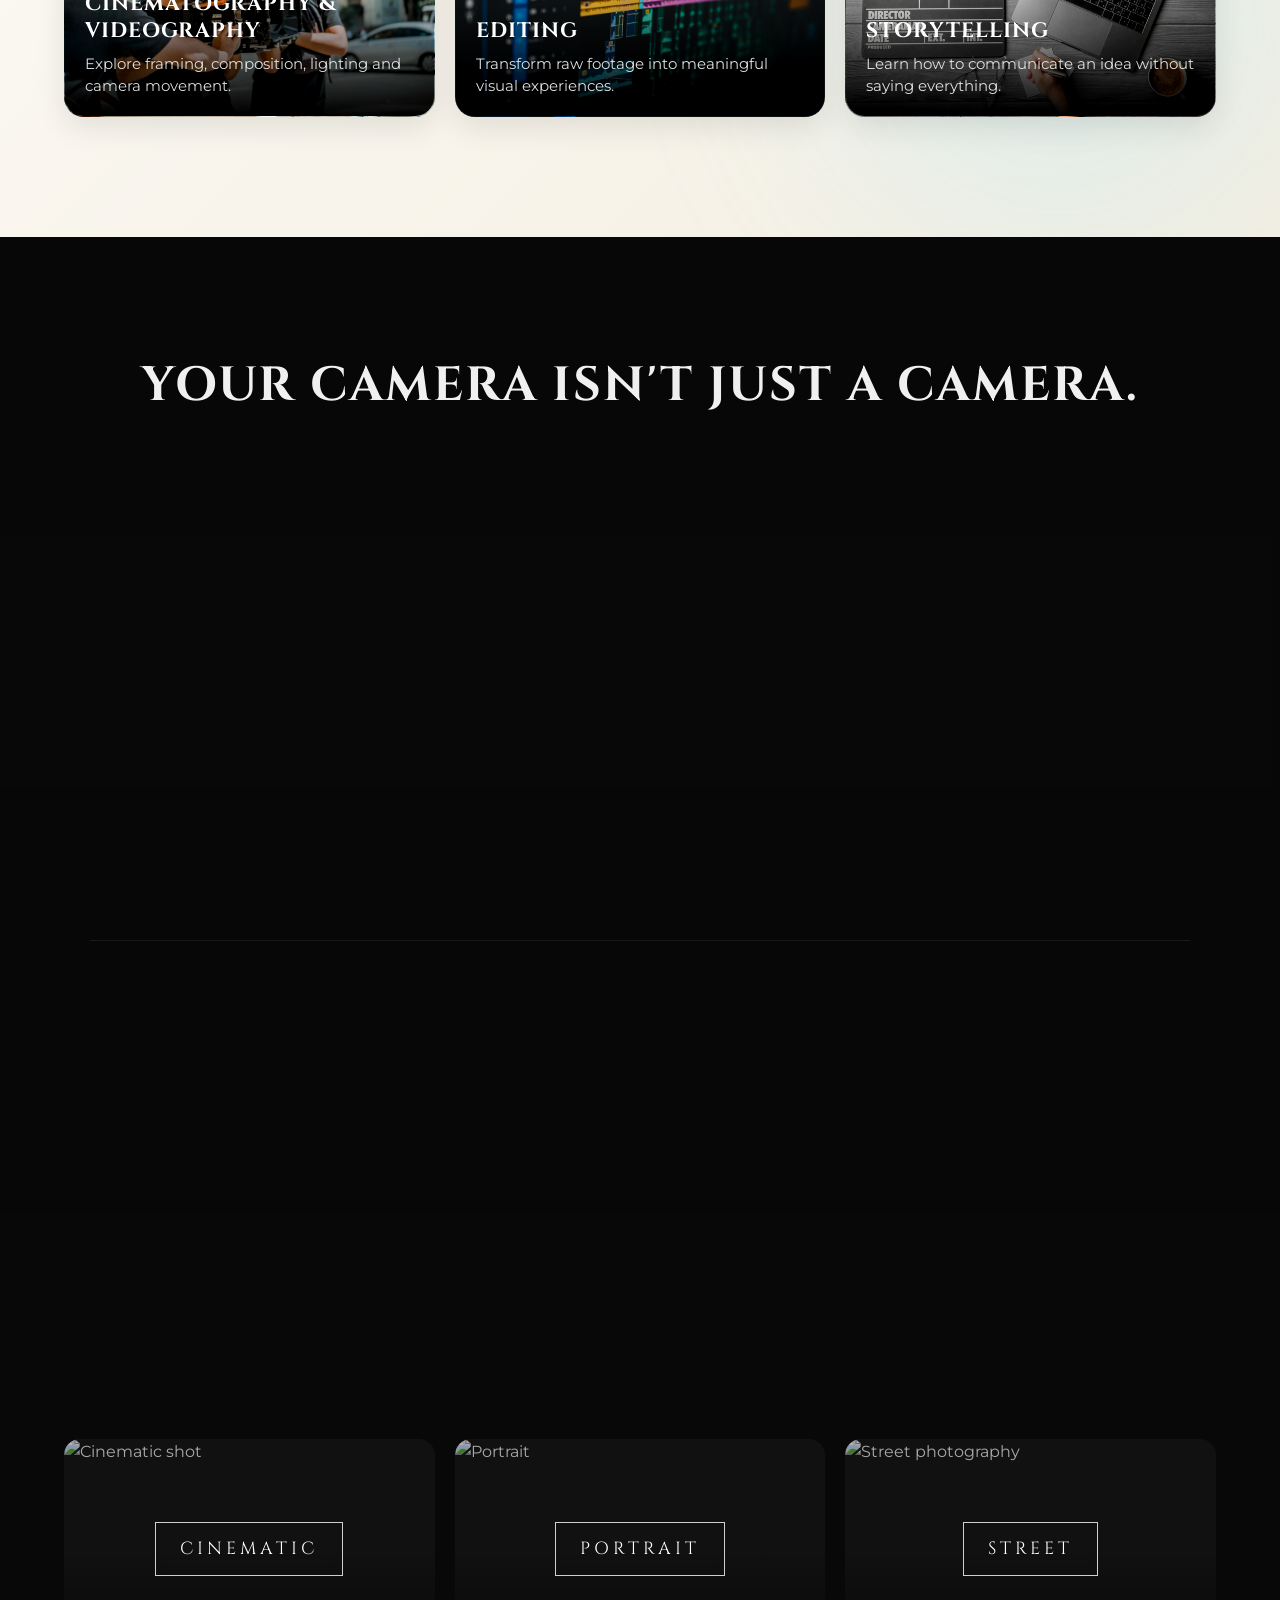
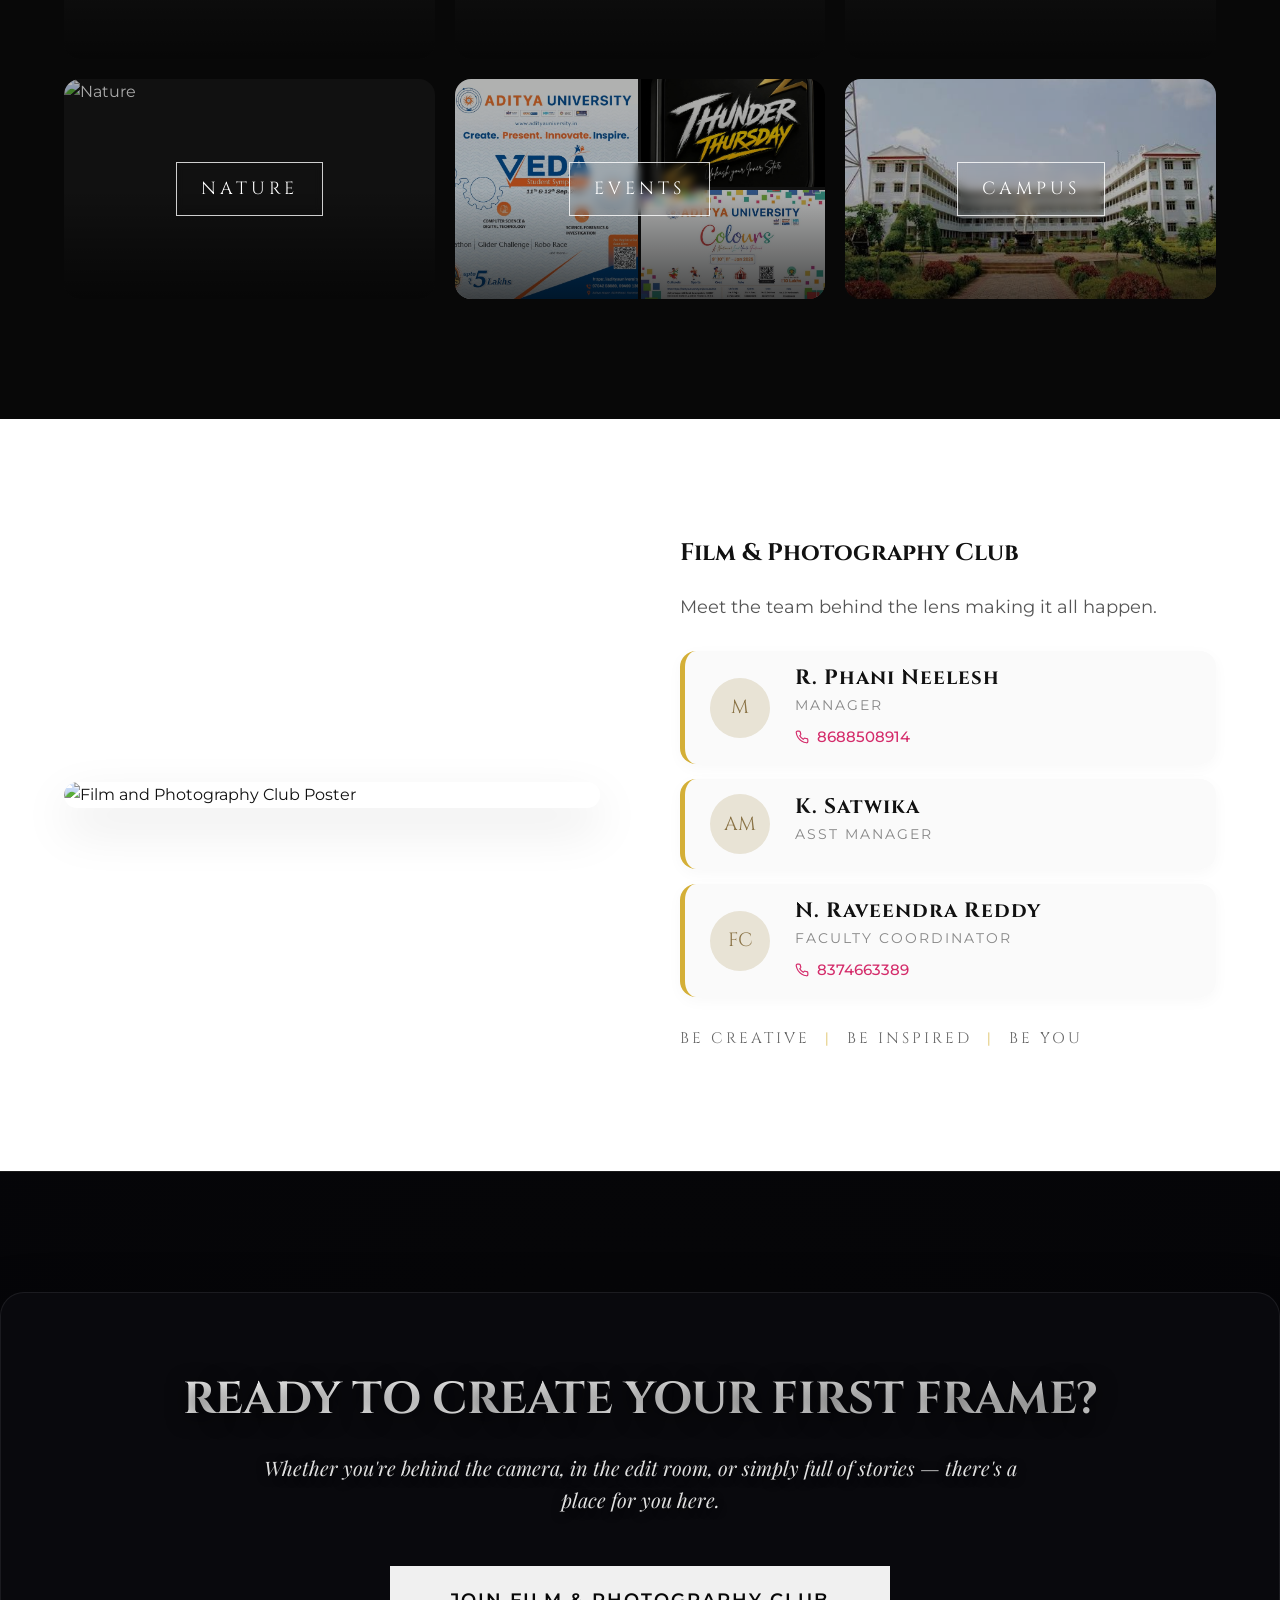
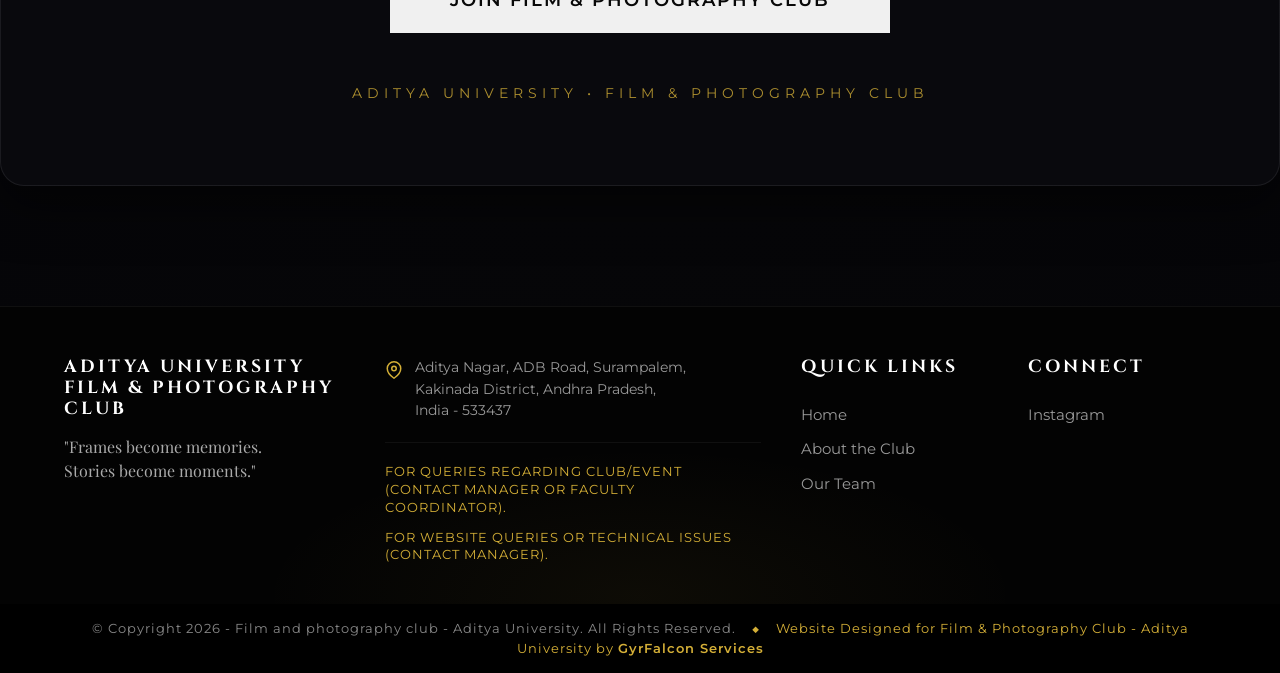
==== commit 6aa51370: "Compact footer layout to match clean aesthetic" ====
--- a/index.html
+++ b/index.html
@@ -5,7 +5,7 @@
     <meta name="viewport" content="width=device-width, initial-scale=1.0">
     <title>Film & Photography Club | Aditya University</title>
     <!-- Custom CSS -->
-    <link rel="stylesheet" href="style.css?v=2.3">
+    <link rel="stylesheet" href="style.css?v=2.4">
     <link rel="preconnect" href="https://fonts.googleapis.com">
     <link rel="preconnect" href="https://fonts.gstatic.com" crossorigin>
     <link href="https://fonts.googleapis.com/css2?family=Cinzel:wght@400;700&family=Montserrat:wght@300;400;600&family=Playfair+Display:ital,wght@0,400;0,700;1,400&display=swap" rel="stylesheet">
--- a/style.css
+++ b/style.css
@@ -1326,7 +1326,7 @@
 /* FOOTER */
 .footer {
     border-top: 1px solid rgba(255,255,255,0.05);
-    padding: 100px 0 0;
+    padding: 50px 0 0;
     background: #030303;
     position: relative;
     overflow: hidden;
@@ -1335,16 +1335,16 @@
 .footer-content {
     display: grid;
     grid-template-columns: 1.5fr 2fr 1fr 1fr;
-    gap: 60px;
-    margin-bottom: 70px;
+    gap: 40px;
+    margin-bottom: 40px;
     position: relative;
     z-index: 2;
 }
 
 .footer-col h3, .footer-col h4 {
-    font-size: 1.2rem;
+    font-size: 1.1rem;
     letter-spacing: 3px;
-    margin-bottom: 25px;
+    margin-bottom: 15px;
     color: #fff;
     text-transform: uppercase;
 }
@@ -1353,73 +1353,69 @@
     font-family: var(--font-serif);
     font-style: normal;
     color: #aaa;
-    font-size: 1.1rem;
-    line-height: 1.6;
+    font-size: 1rem;
+    line-height: 1.5;
 }
 
 .footer-contact .footer-address {
     display: flex;
     align-items: flex-start;
-    gap: 15px;
-    margin-bottom: 30px;
-    padding-bottom: 30px;
+    gap: 12px;
+    margin-bottom: 20px;
+    padding-bottom: 20px;
     border-bottom: 1px solid rgba(255,255,255,0.05);
 }
 
 .footer-contact .location-icon {
     flex-shrink: 0;
-    margin-top: 5px;
+    margin-top: 4px;
 }
 
 .footer-contact p {
     color: #999;
-    font-size: 0.95rem;
-    line-height: 1.7;
+    font-size: 0.9rem;
+    line-height: 1.5;
 }
 
 .footer-queries {
     display: flex;
     flex-direction: column;
-    gap: 20px;
+    gap: 12px;
 }
 
 .footer-queries p {
-    font-size: 0.85rem;
+    font-size: 0.8rem;
     color: var(--accent);
     letter-spacing: 1px;
     text-transform: uppercase;
-    line-height: 1.6;
+    line-height: 1.4;
 }
 
 .footer-links, .footer-socials {
     display: flex;
     flex-direction: column;
-    gap: 15px;
+    gap: 10px;
 }
 
 .footer-links a, .footer-socials a {
     color: #999;
     text-decoration: none;
     font-size: 0.95rem;
-    letter-spacing: 1px;
-    transition: all 0.3s ease;
-    position: relative;
-    width: fit-content;
+    transition: color 0.3s ease;
 }
 
 .footer-links a:hover, .footer-socials a:hover {
     color: #fff;
-    transform: translateX(8px);
 }
 
 .footer-bottom {
     background-color: #000000;
     text-align: center;
-    padding: 25px 0;
-    font-size: 0.85rem;
+    padding: 15px 0;
+    font-size: 0.8rem;
     color: #888;
     letter-spacing: 1px;
-    line-height: 1.6;
+    line-height: 1.5;
     position: relative;
     z-index: 2;
 }
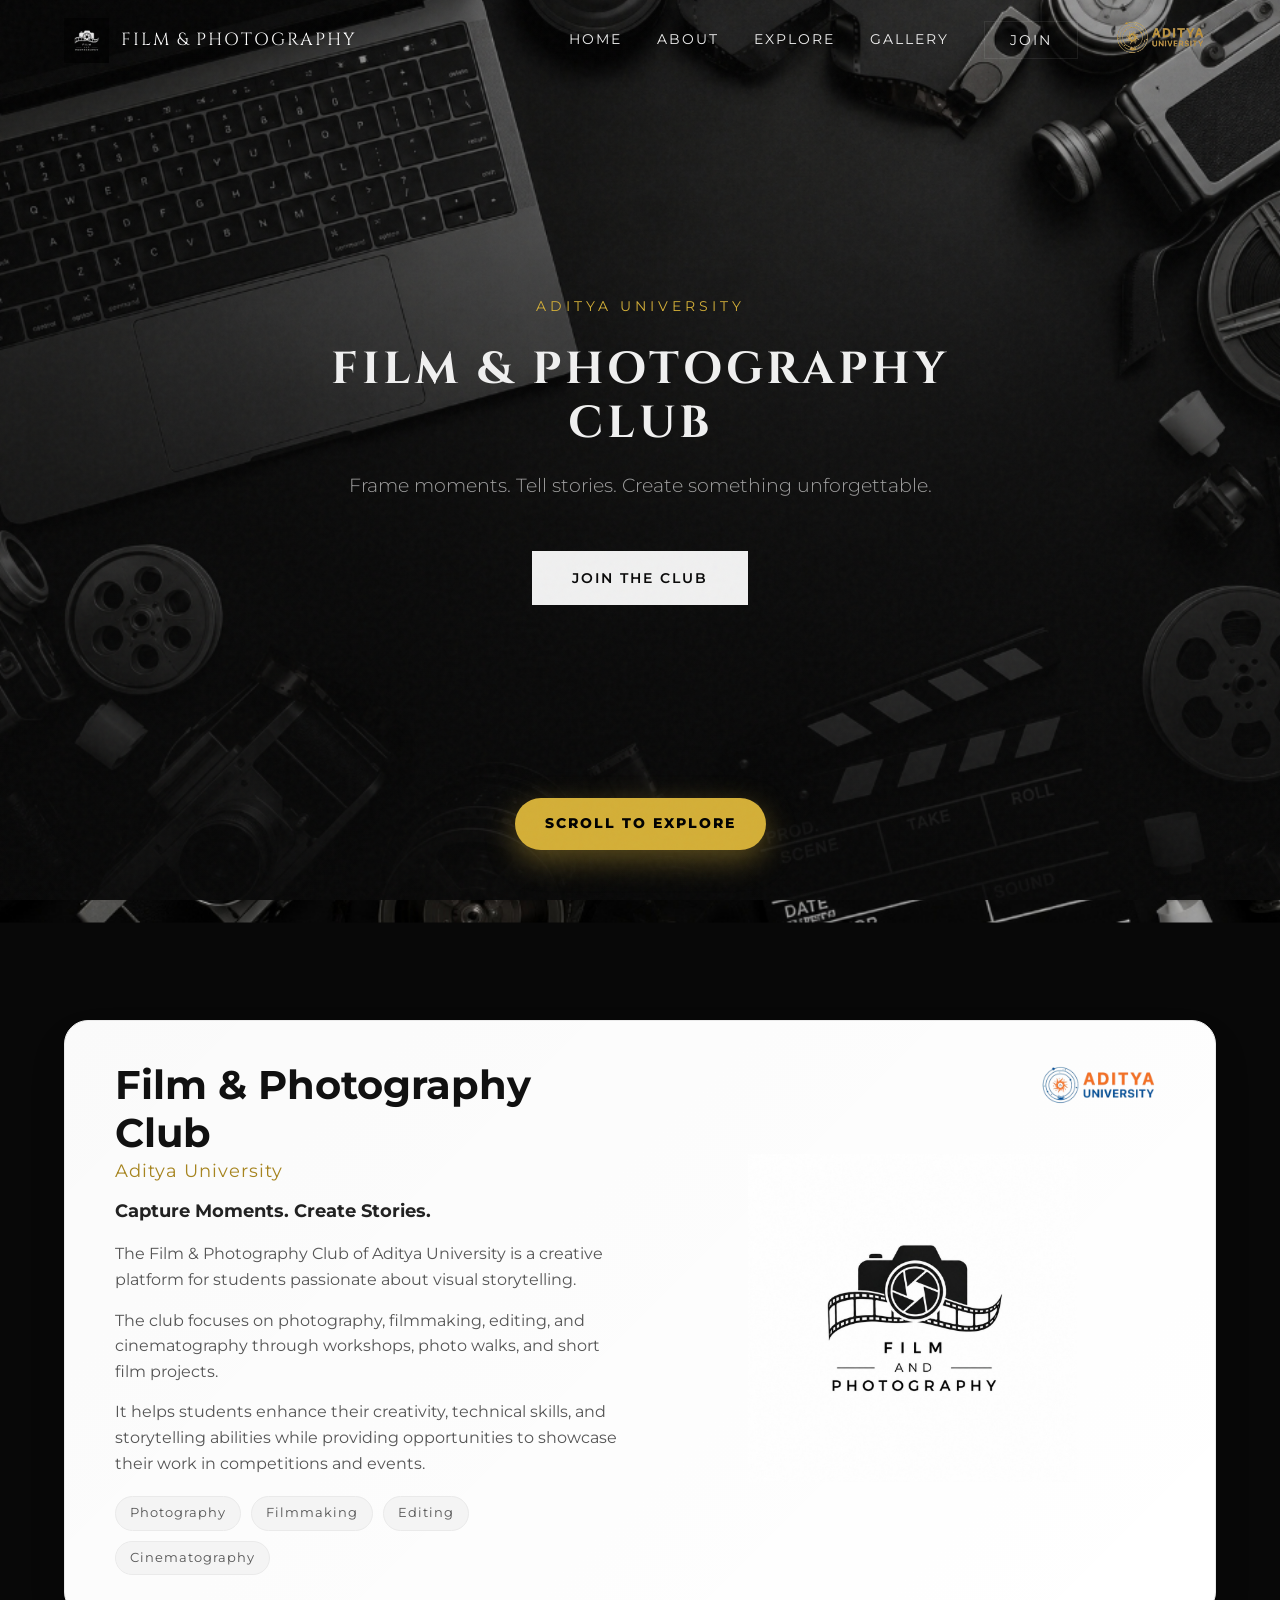
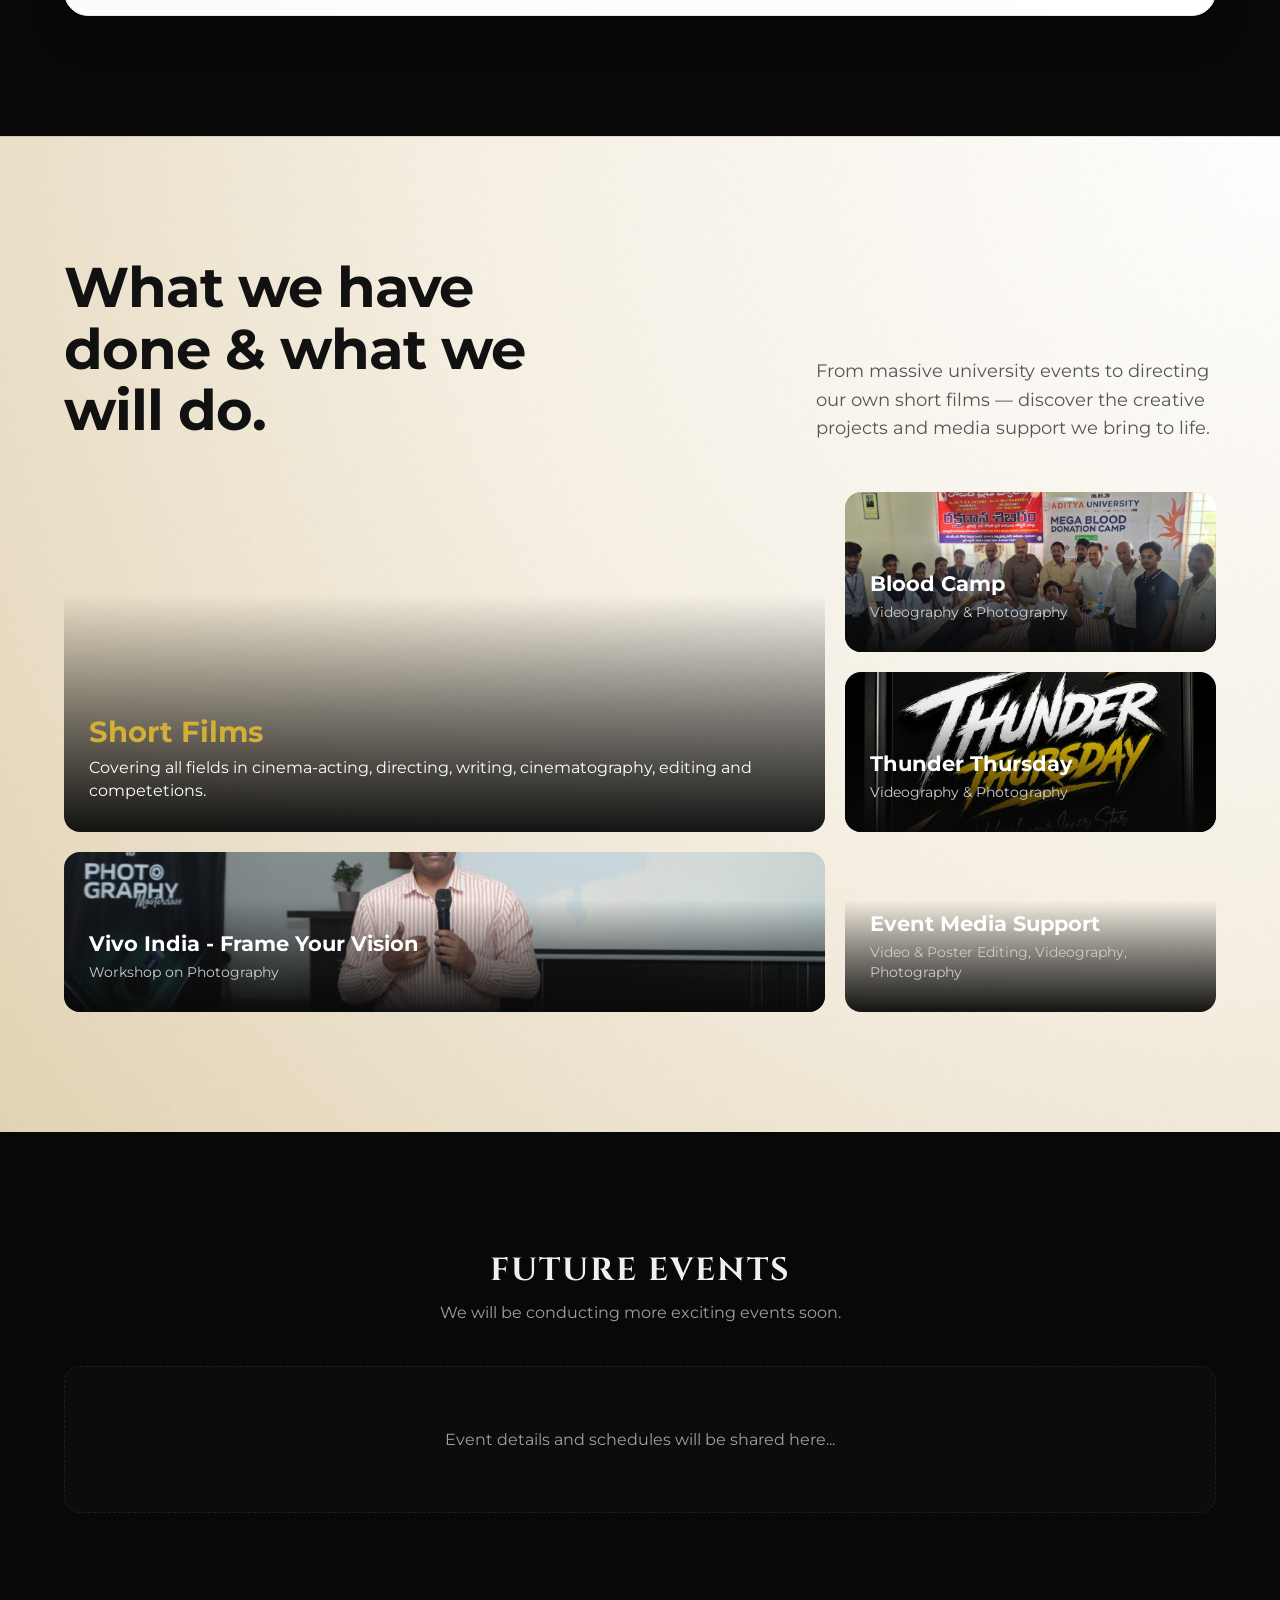
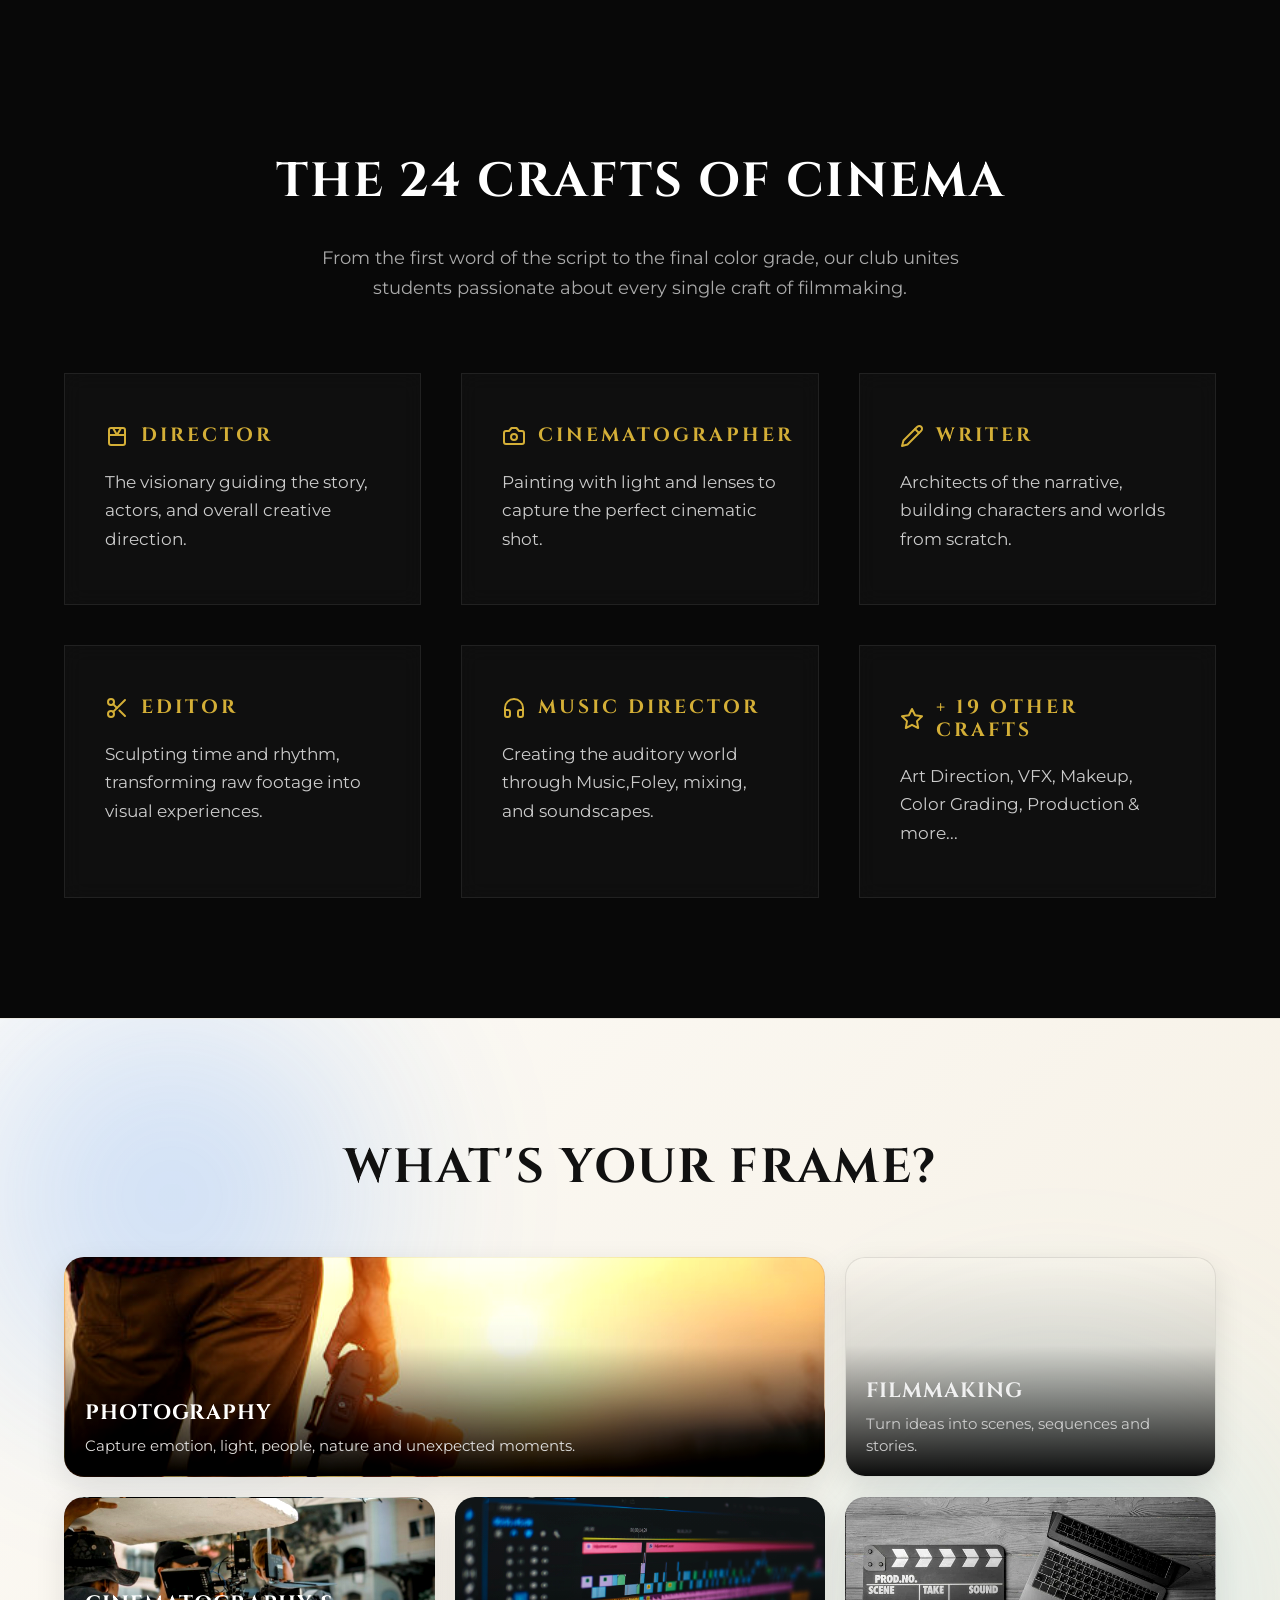
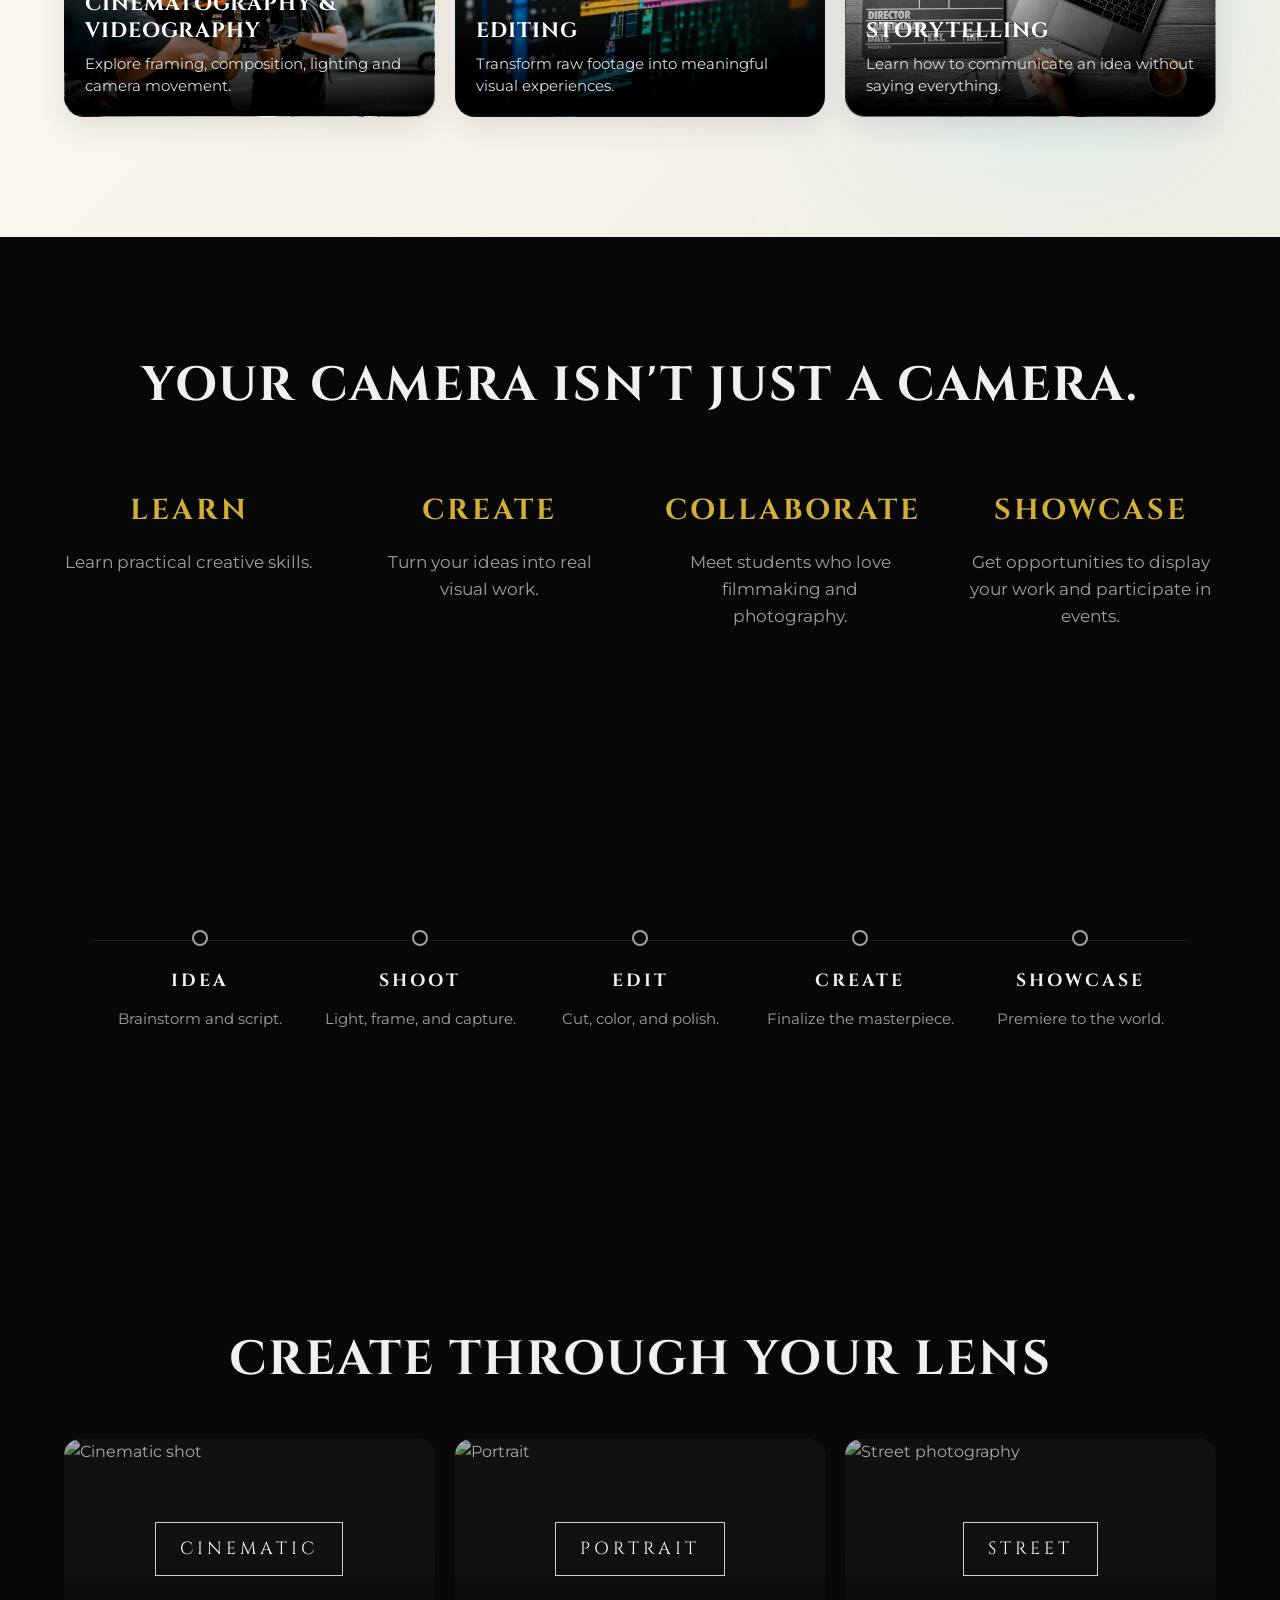
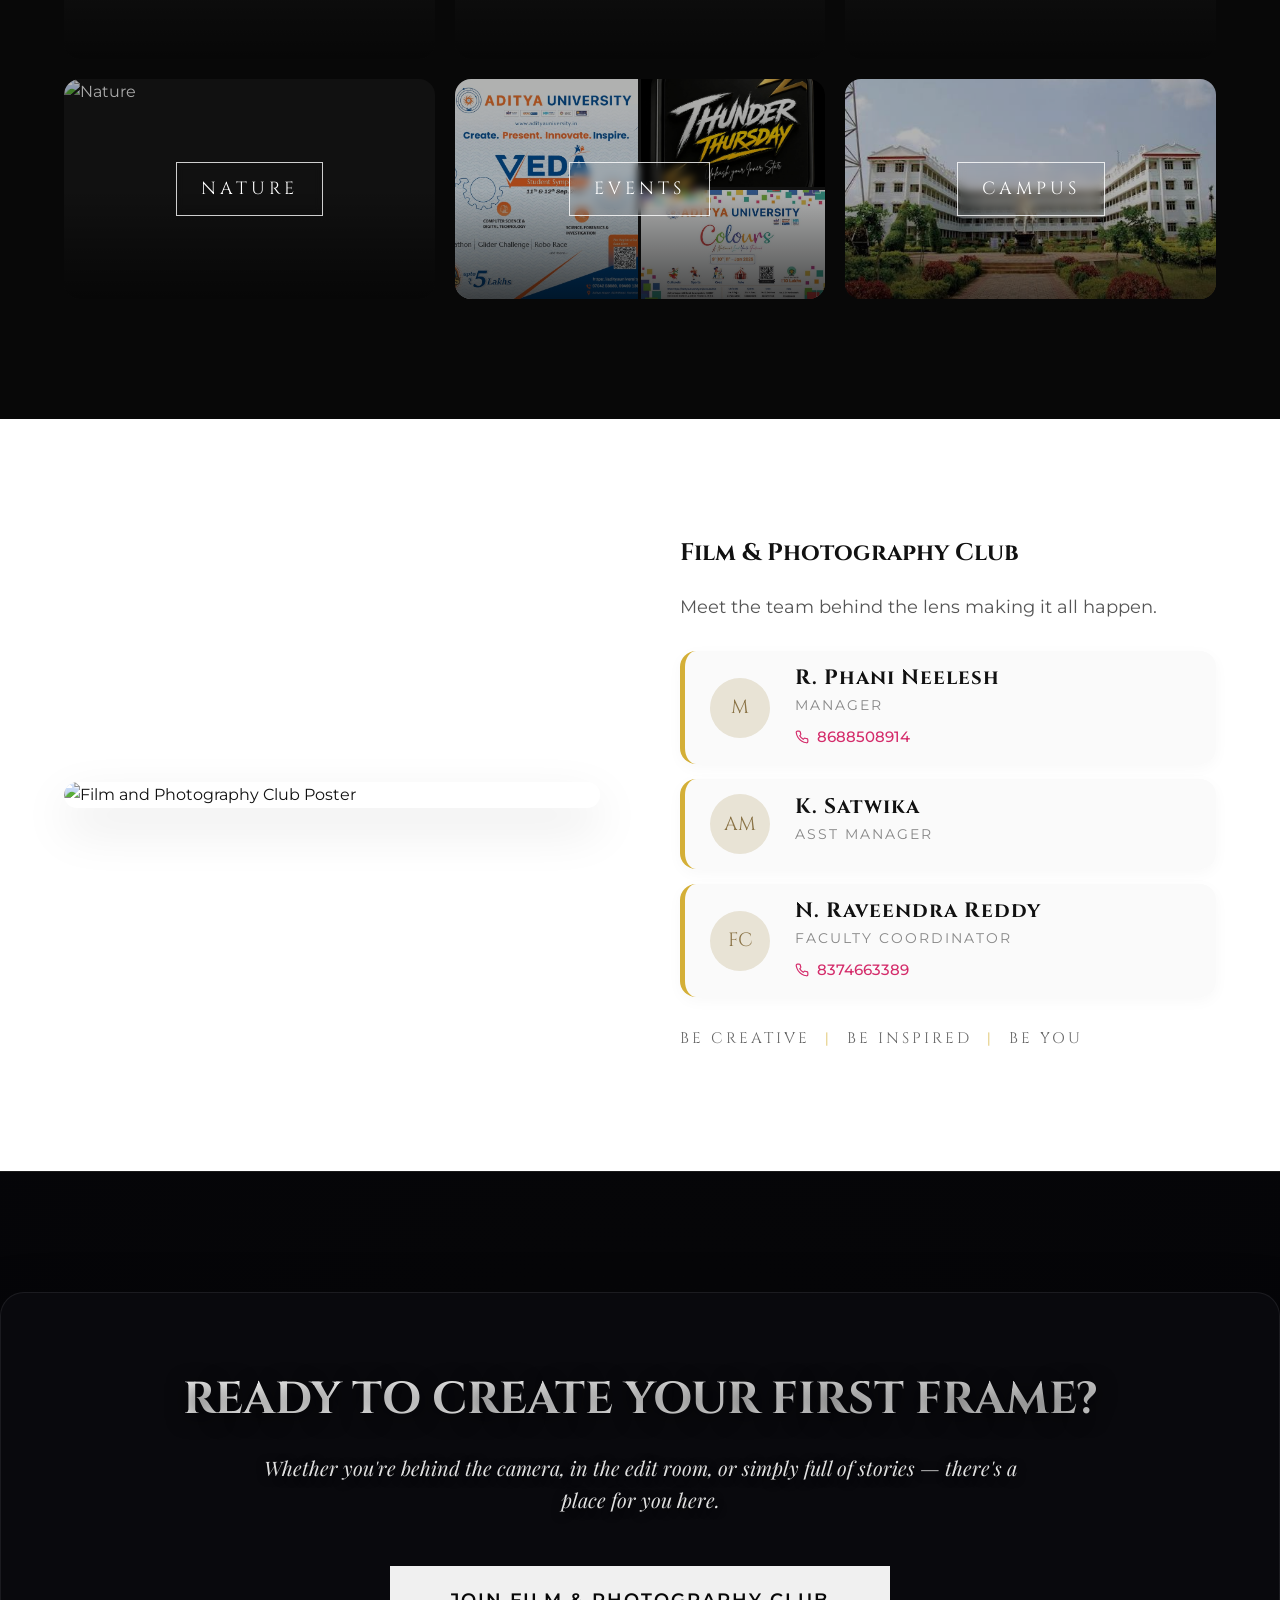
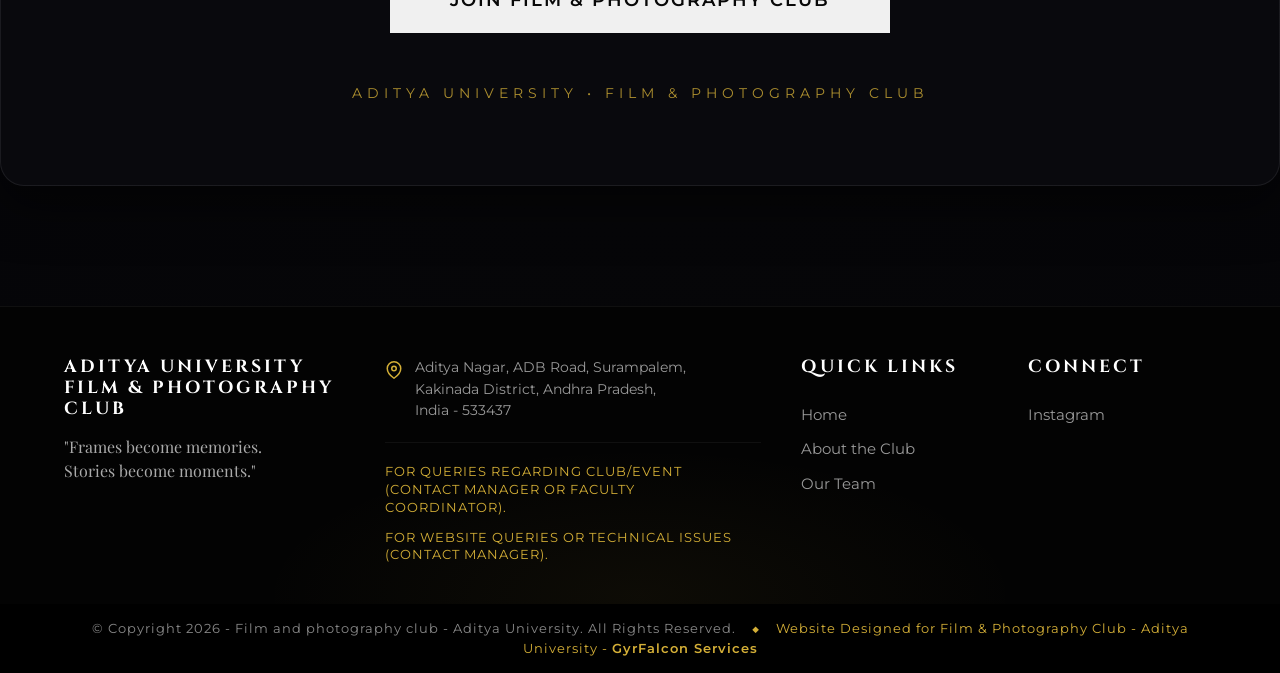
==== commit 15f8f532: "updated code" ====
--- a/index.html
+++ b/index.html
@@ -492,7 +492,7 @@
         </div>
         <div class="footer-bottom">
             <div class="container">
-                <p>&copy; Copyright 2026 - Film and photography club - Aditya University. All Rights Reserved. <span class="footer-diamond">◆</span> <span class="designed-text">Website Designed for Film & Photography Club - Aditya University by <a  class="gyrfalcon-link">GyrFalcon Services</a></span></p>
+                <p>&copy; Copyright 2026 - Film and photography club - Aditya University. All Rights Reserved. <span class="footer-diamond">◆</span> <span class="designed-text">Website Designed for Film & Photography Club - Aditya University - <a  class="gyrfalcon-link">GyrFalcon Services</a></span></p>
             </div>
         </div>
     </footer>
